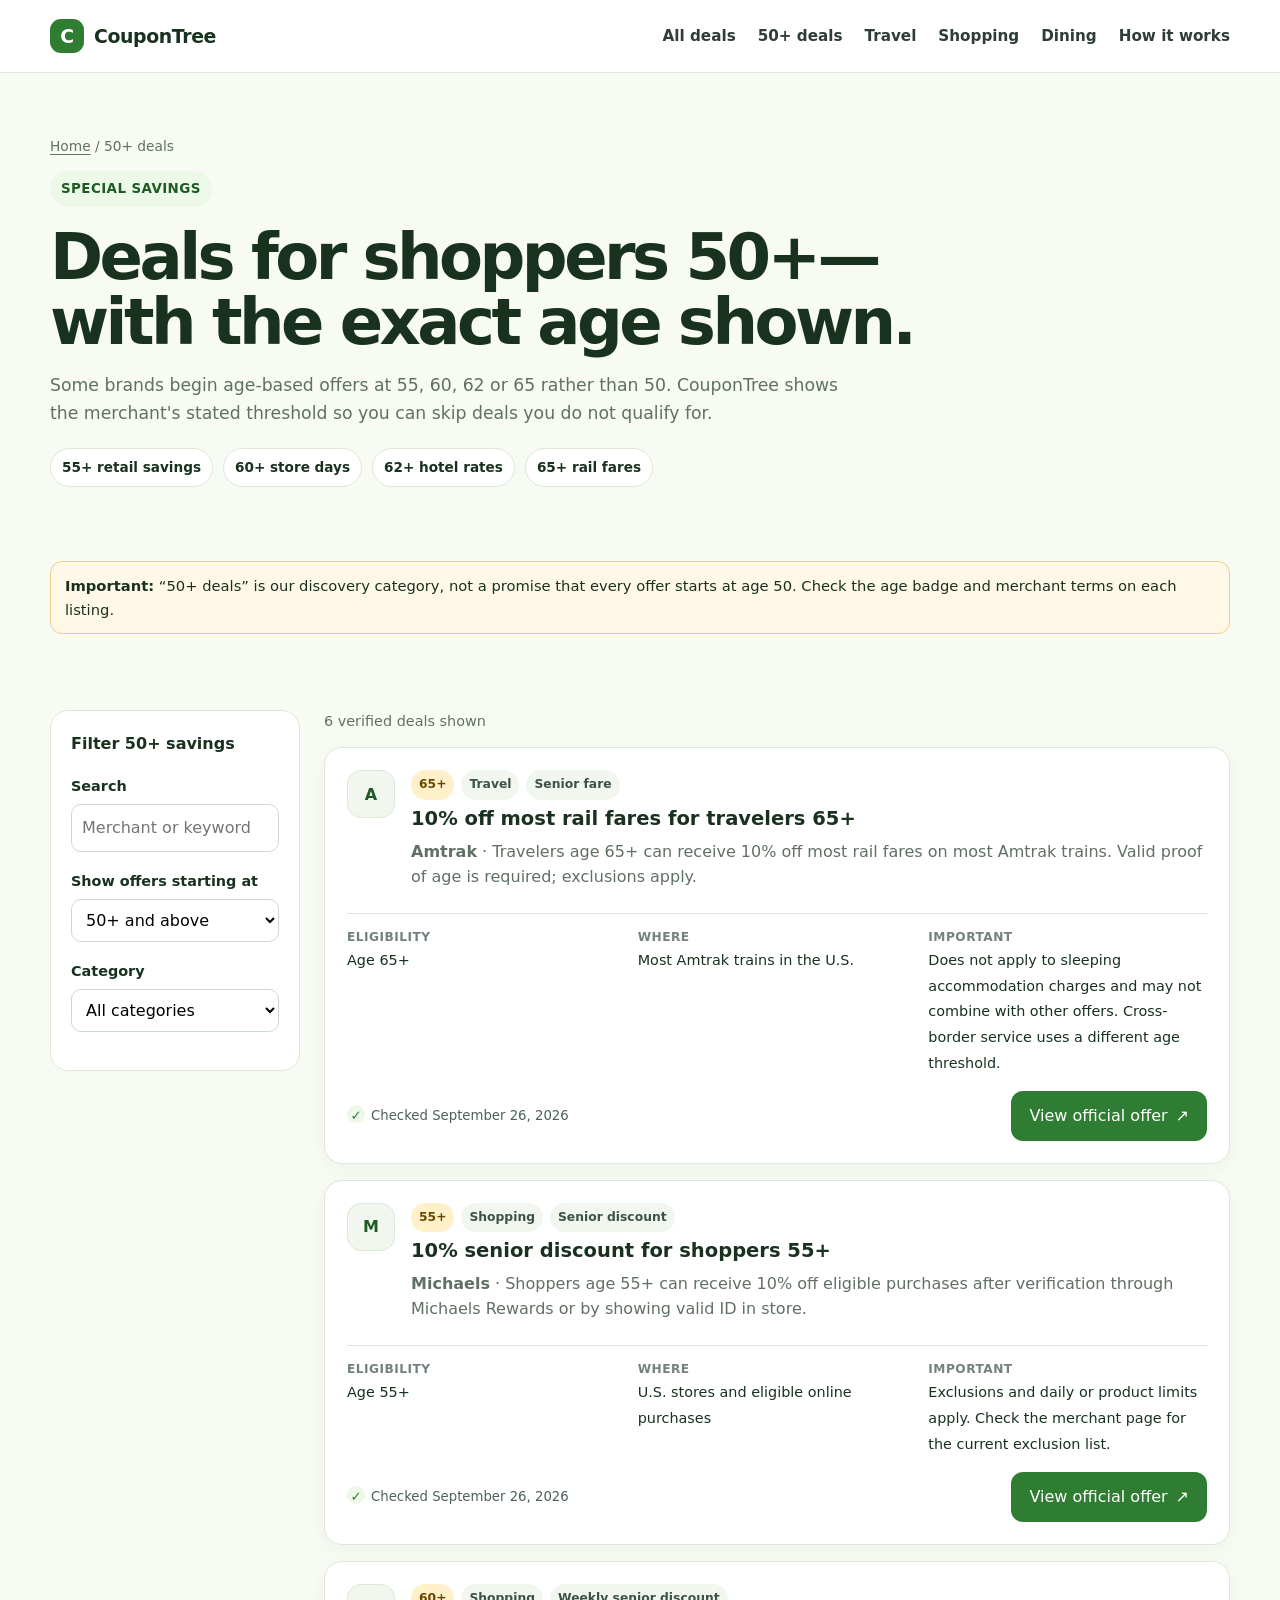
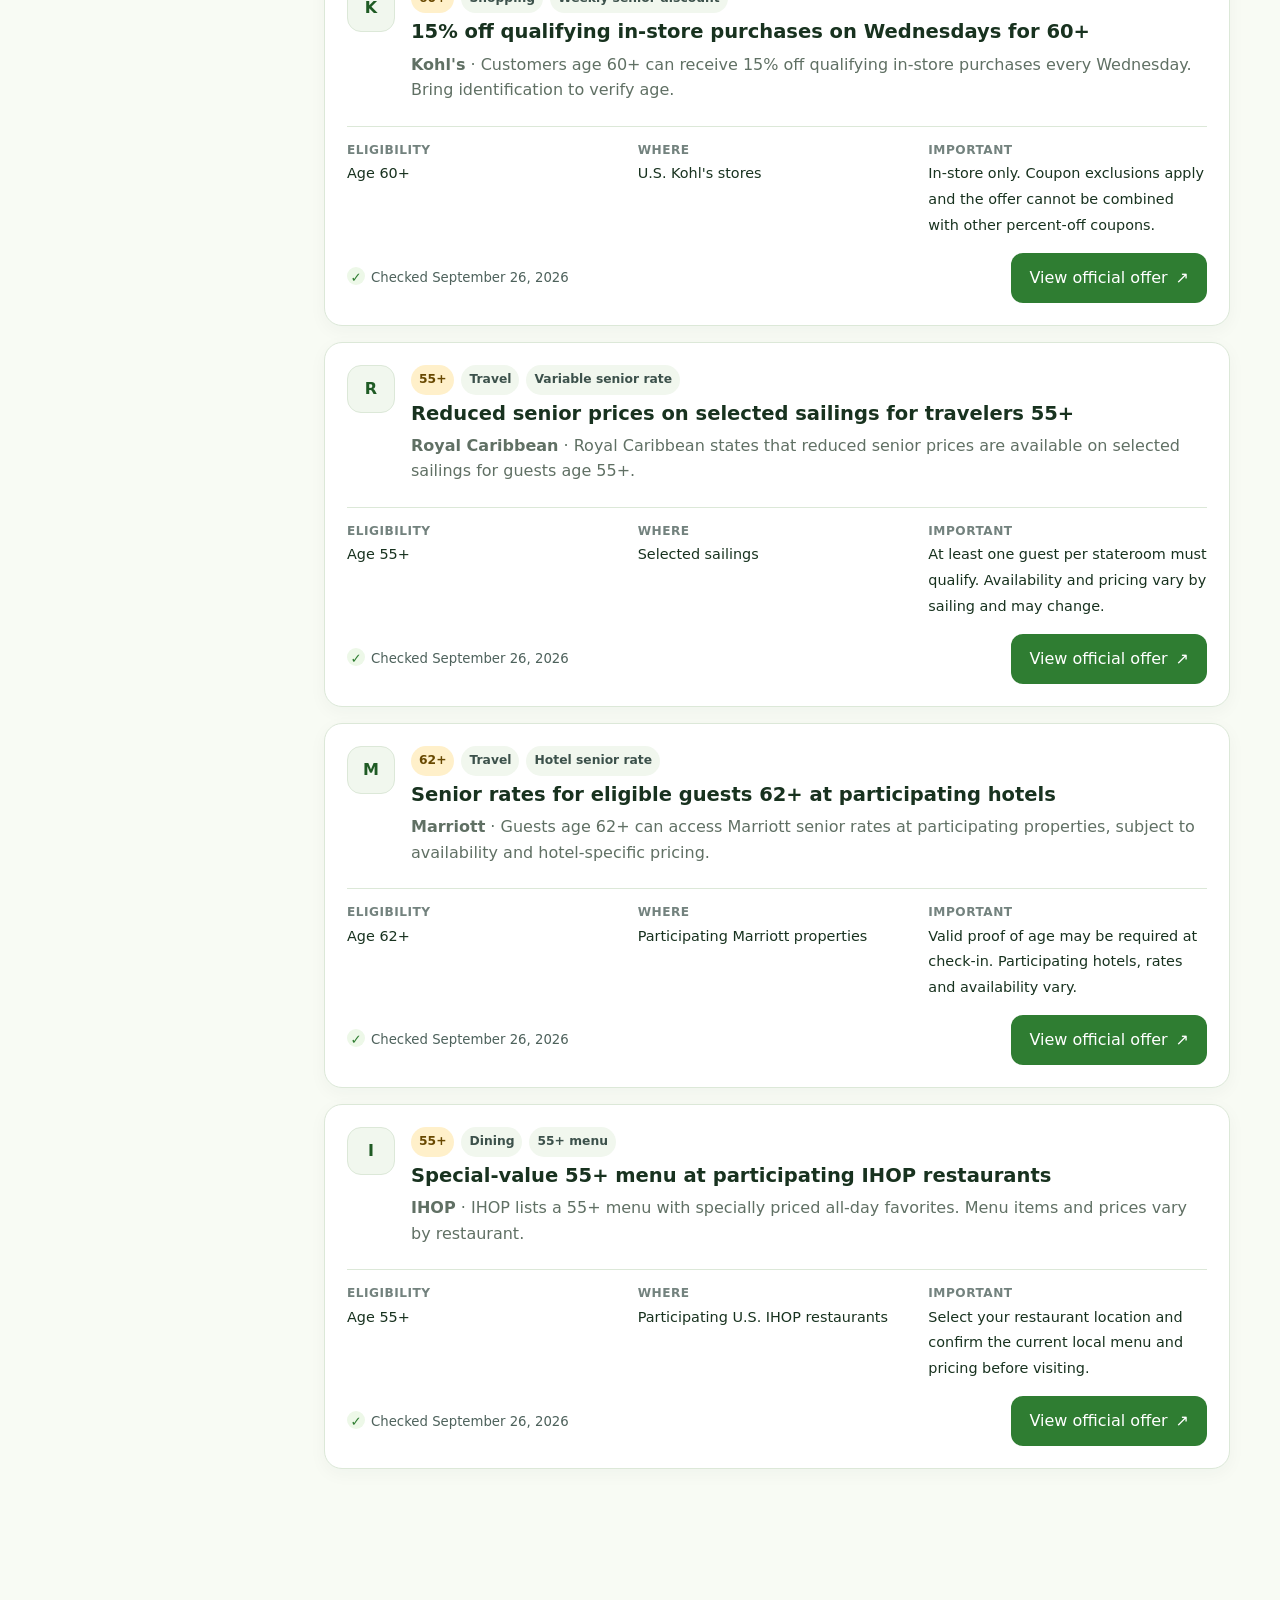
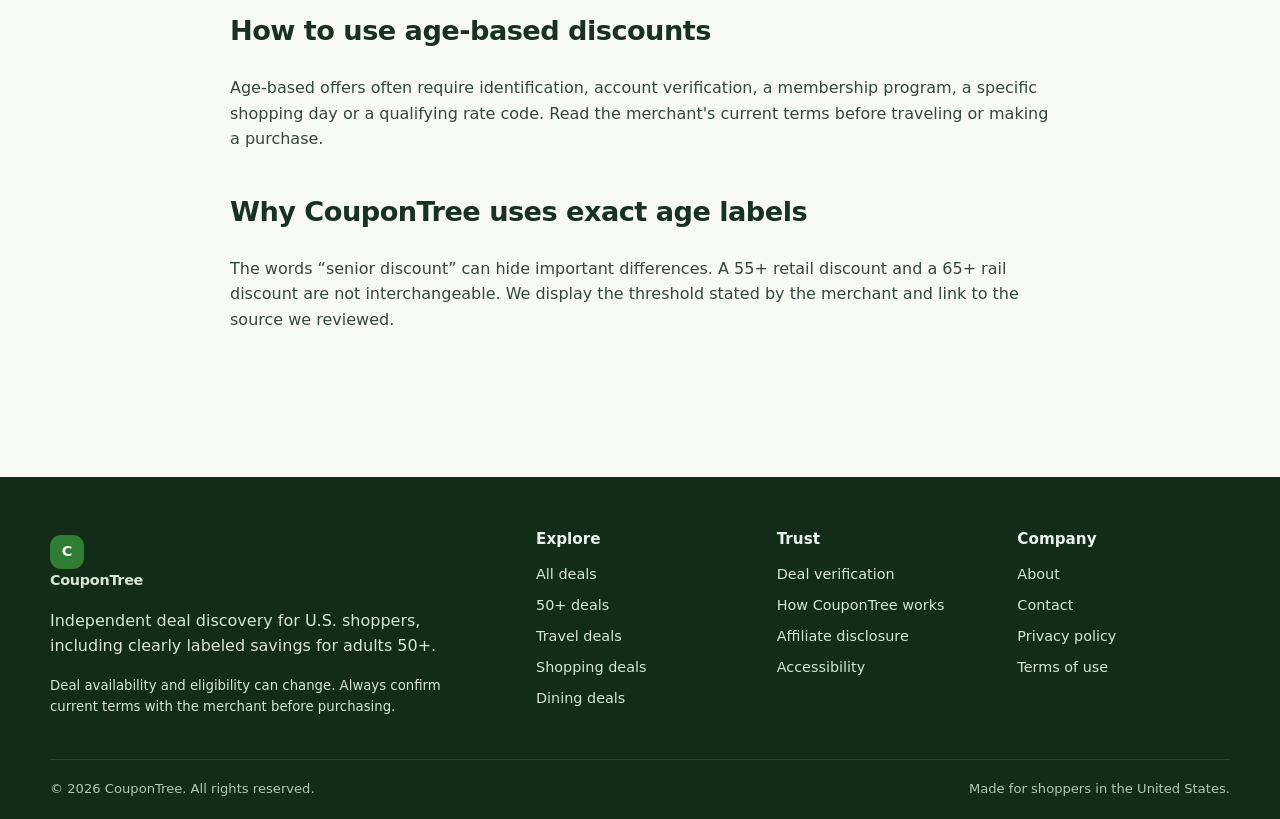
==== 50-plus-deals/index.html @ 82dd53d5 "Add files via upload" ====
<!doctype html>
<html lang="en-US">
<head>
<meta charset="utf-8">
<meta name="viewport" content="width=device-width,initial-scale=1">
<title>50+ Discounts in the USA | CouponTree</title>
<meta name="description" content="Find U.S. age-based discounts with clear 55+, 60+, 62+ and 65+ eligibility labels and official merchant source links.">
<link rel="canonical" href="https://coupontree.com/50-plus-deals/">
<meta property="og:type" content="website">
<meta property="og:site_name" content="CouponTree">
<meta property="og:title" content="50+ Discounts in the USA | CouponTree">
<meta property="og:description" content="Find U.S. age-based discounts with clear 55+, 60+, 62+ and 65+ eligibility labels and official merchant source links.">
<meta property="og:url" content="https://coupontree.com/50-plus-deals/">
<meta name="twitter:card" content="summary">

<link rel="icon" href="/assets/favicon.svg" type="image/svg+xml">
<link rel="manifest" href="/manifest.webmanifest">
<meta name="theme-color" content="#0b735f">
<style>

:root{--bg:#f8fbf4;--surface:#ffffff;--text:#18321f;--muted:#607064;--line:#dce8d8;--brand:#2f7d32;--brand-dark:#1f5b24;--accent:#f4c95d;--soft:#edf8e8;--danger:#a14433;--shadow:0 14px 40px rgba(45,88,41,.10);--radius:18px;--max:1180px}*{box-sizing:border-box}html{scroll-behavior:smooth}body{margin:0;background:var(--bg);color:var(--text);font-family:Inter,ui-sans-serif,system-ui,-apple-system,BlinkMacSystemFont,"Segoe UI",sans-serif;line-height:1.6;-webkit-font-smoothing:antialiased}a{color:var(--brand-dark);text-underline-offset:3px}img{max-width:100%;height:auto}.wrap{width:min(calc(100% - 32px),var(--max));margin-inline:auto}.skip-link{position:absolute;left:-9999px;top:0;background:#fff;padding:10px 14px;z-index:100}.skip-link:focus{left:12px;top:12px}.sr-only{position:absolute;width:1px;height:1px;padding:0;margin:-1px;overflow:hidden;clip:rect(0,0,0,0);white-space:nowrap;border:0}.site-header{position:sticky;top:0;z-index:50;background:rgba(255,255,255,.95);backdrop-filter:blur(8px);border-bottom:1px solid var(--line)}.header-inner{min-height:72px;display:flex;align-items:center;gap:28px}.brand{display:inline-flex;align-items:center;gap:10px;color:var(--text);text-decoration:none;font-weight:850;font-size:1.18rem;letter-spacing:-.02em}.brand-mark{display:grid;place-items:center;width:34px;height:34px;border-radius:11px;background:var(--brand);color:#fff;font-weight:900}.main-nav{display:flex;align-items:center;gap:22px;font-size:.95rem;font-weight:650}.main-nav a{color:#2e3d39;text-decoration:none}.main-nav a:hover,.main-nav a:focus{color:var(--brand)}#site-nav{margin-left:auto}.nav-toggle{display:none;border:1px solid var(--line);background:#fff;border-radius:10px;padding:8px 11px;font-size:1.2rem}.hero{padding:76px 0 56px;background:linear-gradient(180deg,#f0f9e9 0%,#fffdf5 52%,var(--bg) 100%)}.hero-grid{display:grid;grid-template-columns:1.25fr .75fr;gap:44px;align-items:center}.eyebrow{display:inline-flex;gap:8px;align-items:center;padding:7px 11px;border-radius:999px;background:var(--soft);color:var(--brand-dark);font-size:.84rem;font-weight:800;letter-spacing:.03em;text-transform:uppercase}.hero h1,.page-hero h1{font-size:clamp(2.45rem,6vw,4.9rem);line-height:1.02;letter-spacing:-.055em;margin:18px 0 20px;max-width:900px}.hero p{font-size:1.12rem;color:var(--muted);max-width:720px}.hero-card{background:#183b20;color:#fff;padding:28px;border-radius:26px;box-shadow:var(--shadow)}.hero-card h2{font-size:1.6rem;margin:0 0 8px}.hero-card p{color:#d4e4df;font-size:1rem}.age-row{display:flex;flex-wrap:wrap;gap:8px;margin:18px 0}.age-pill{background:rgba(255,255,255,.1);border:1px solid rgba(255,255,255,.18);padding:7px 10px;border-radius:999px;font-size:.86rem;font-weight:750}.search{margin-top:26px;display:flex;gap:10px;max-width:720px}.search input{flex:1;min-width:0;border:1px solid #cbd9d4;border-radius:14px;padding:15px 16px;font:inherit;background:#fff}.btn{display:inline-flex;align-items:center;justify-content:center;gap:8px;min-height:46px;padding:11px 17px;border:1px solid transparent;border-radius:12px;text-decoration:none;font-weight:800;cursor:pointer;font:inherit}.btn-primary{background:var(--brand);color:#fff}.btn-primary:hover{background:var(--brand-dark)}.btn-secondary{background:#fff;color:var(--brand-dark);border-color:var(--line)}.btn-dark{background:#fff;color:#183b20}.section{padding:64px 0}.section-tight{padding:38px 0}.section-head{display:flex;align-items:end;justify-content:space-between;gap:24px;margin-bottom:24px}.section-head h2{font-size:clamp(1.75rem,3vw,2.65rem);letter-spacing:-.035em;margin:0}.section-head p{margin:6px 0 0;color:var(--muted);max-width:700px}.card-grid{display:grid;grid-template-columns:repeat(3,1fr);gap:18px}.category-grid{display:grid;grid-template-columns:repeat(3,1fr);gap:18px}.category-card,.info-card,.deal-card{background:var(--surface);border:1px solid var(--line);border-radius:var(--radius);box-shadow:0 5px 18px rgba(15,60,49,.04)}.category-card{padding:24px;text-decoration:none;color:var(--text);transition:transform .18s ease,border-color .18s ease}.category-card:hover{transform:translateY(-2px);border-color:#bdd6b7}.category-card span{display:block;color:var(--muted);font-size:.94rem;margin-top:6px}.category-icon{display:grid;place-items:center;width:42px;height:42px;border-radius:13px;background:var(--soft);color:var(--brand);font-size:1.2rem;font-weight:900}.deals-layout{display:grid;grid-template-columns:250px 1fr;gap:24px}.filters{position:sticky;top:92px;align-self:start;background:#fff;border:1px solid var(--line);border-radius:var(--radius);padding:20px}.filters h2{font-size:1rem;margin:0 0 12px}.filter-group{margin:18px 0}.filter-group label{display:block;font-size:.9rem;font-weight:700;margin-bottom:6px}.filters select,.filters input{width:100%;border:1px solid #cbd9d4;border-radius:10px;padding:10px;font:inherit;background:#fff}.deal-list{display:grid;gap:16px}.deal-card{padding:22px}.deal-top{display:flex;align-items:flex-start;gap:16px}.merchant-logo{display:grid;place-items:center;flex:0 0 48px;width:48px;height:48px;border-radius:14px;background:#f1f7ee;border:1px solid var(--line);font-weight:900;color:var(--brand-dark)}.deal-main{min-width:0;flex:1}.deal-meta{display:flex;flex-wrap:wrap;gap:7px;margin-bottom:6px}.tag{display:inline-flex;align-items:center;border-radius:999px;background:#f1f7ee;padding:5px 8px;font-size:.77rem;font-weight:780;color:#3c514b}.tag-age{background:#fff0ca;color:#684800}.deal-card h3{margin:4px 0 6px;font-size:1.22rem;line-height:1.3}.deal-card p{margin:7px 0;color:var(--muted)}.deal-details{display:grid;grid-template-columns:repeat(3,1fr);gap:12px;margin:16px 0;border-top:1px solid var(--line);padding-top:14px}.deal-details strong{display:block;font-size:.76rem;text-transform:uppercase;letter-spacing:.04em;color:#73827e}.deal-details span{font-size:.9rem}.deal-actions{display:flex;align-items:center;justify-content:space-between;gap:12px;margin-top:16px}.verified{font-size:.83rem;color:#4d615b}.verified::before{content:"✓";display:inline-grid;place-items:center;width:18px;height:18px;border-radius:50%;background:var(--soft);color:var(--brand);font-weight:900;margin-right:6px}.trust-band{background:#183b20;color:#fff}.trust-grid{display:grid;grid-template-columns:1.1fr repeat(3,.63fr);gap:22px;align-items:start}.trust-grid h2{font-size:2.15rem;letter-spacing:-.035em;margin:0}.trust-grid p{color:#d9ead7}.trust-stat strong{display:block;font-size:1.4rem}.trust-stat span{font-size:.9rem;color:#d9ead7}.page-hero{padding:62px 0 36px}.page-hero h1{font-size:clamp(2.35rem,5vw,4rem);margin-bottom:16px}.page-hero p{font-size:1.08rem;color:var(--muted);max-width:800px}.prose{max-width:820px}.prose h2{margin-top:38px;font-size:1.7rem;letter-spacing:-.02em}.prose h3{margin-top:28px}.prose p,.prose li{color:#344640}.prose ul,.prose ol{padding-left:1.25rem}.callout{border:1px solid #bad8ce;background:var(--soft);padding:18px 20px;border-radius:14px;margin:22px 0}.callout.warning{border-color:#ecd08a;background:#fff8e7}.legal-updated{font-size:.9rem;color:var(--muted);margin-top:-5px}.two-col{display:grid;grid-template-columns:1fr 1fr;gap:22px}.info-card{padding:24px}.info-card h2,.info-card h3{margin-top:0}.steps{counter-reset:step;display:grid;grid-template-columns:repeat(3,1fr);gap:18px}.step{counter-increment:step;background:#fff;border:1px solid var(--line);border-radius:var(--radius);padding:24px}.step::before{content:counter(step);display:grid;place-items:center;width:34px;height:34px;border-radius:50%;background:var(--brand);color:#fff;font-weight:900;margin-bottom:18px}.empty{background:#fff;border:1px dashed #b9d1b3;border-radius:16px;padding:32px;text-align:center;color:var(--muted)}.notice{font-size:.92rem;background:#fff8e7;border:1px solid #ecd08a;border-radius:12px;padding:12px 14px}.site-footer{margin-top:64px;background:#132c18;color:#eaf2ef;padding:50px 0 20px}.footer-grid{display:grid;grid-template-columns:1.4fr repeat(3,.65fr);gap:28px}.footer-grid h2{font-size:.95rem;margin:0 0 12px}.footer-grid a{display:block;color:#d7e5d2;text-decoration:none;margin:8px 0;font-size:.9rem}.footer-grid p{color:#d7e5d2;max-width:420px}.brand-footer{color:#fff}.fine{font-size:.83rem}.footer-bottom{border-top:1px solid rgba(255,255,255,.12);margin-top:28px;padding-top:18px;display:flex;justify-content:space-between;gap:18px;color:#b4c7ae;font-size:.82rem}.breadcrumb{font-size:.86rem;color:var(--muted);margin-bottom:14px}.breadcrumb a{color:var(--muted)}.faq details{background:#fff;border:1px solid var(--line);border-radius:12px;padding:0 18px;margin:10px 0}.faq summary{cursor:pointer;font-weight:780;padding:16px 0}.faq details p{padding:0 0 16px;margin:0;color:var(--muted)}.badge-row{display:flex;flex-wrap:wrap;gap:10px;margin-top:20px}.mini-badge{padding:8px 11px;background:#fff;border:1px solid var(--line);border-radius:999px;font-size:.85rem;font-weight:700}.result-count{font-size:.9rem;color:var(--muted);margin-bottom:14px}.source-note{font-size:.83rem;color:var(--muted)}.ad-note{background:#f1f7ee;border-left:4px solid var(--brand);padding:14px 16px;border-radius:8px}.contact-card{max-width:680px}.contact-line{display:flex;gap:12px;align-items:flex-start;padding:16px 0;border-bottom:1px solid var(--line)}.contact-line:last-child{border-bottom:0}.contact-label{font-weight:800;min-width:120px}.hide{display:none!important}@media(max-width:900px){.main-nav{gap:14px;flex-wrap:wrap}.hero-grid,.trust-grid,.footer-grid{grid-template-columns:1fr 1fr}.card-grid,.category-grid,.steps{grid-template-columns:1fr 1fr}.deals-layout{grid-template-columns:1fr}.filters{position:static}.hero{padding-top:52px}}@media(max-width:720px){.wrap{width:min(calc(100% - 24px),var(--max))}.nav-toggle{display:block;margin-left:auto}#site-nav{display:none;position:absolute;left:12px;right:12px;top:66px;background:#fff;border:1px solid var(--line);border-radius:14px;box-shadow:var(--shadow);padding:10px}.nav-open #site-nav{display:block}.main-nav{display:grid;gap:0}.main-nav a{padding:11px 10px;border-bottom:1px solid #edf2ef}.main-nav a:last-child{border-bottom:0}.hero-grid,.trust-grid,.footer-grid,.card-grid,.category-grid,.steps,.two-col{grid-template-columns:1fr}.hero h1,.page-hero h1{letter-spacing:-.045em}.search{flex-direction:column}.section{padding:48px 0}.section-head{align-items:start;flex-direction:column}.deal-top{align-items:flex-start}.deal-details{grid-template-columns:1fr}.deal-actions{align-items:stretch;flex-direction:column}.deal-actions .btn{width:100%}.footer-bottom{flex-direction:column}.contact-line{flex-direction:column;gap:3px}.contact-label{min-width:0}}@media(prefers-reduced-motion:reduce){html{scroll-behavior:auto}*{transition:none!important}}

</style>
<script type="application/json" id="coupontree-data">
[
  {
    "id": "amtrak-senior-10",
    "merchant": "Amtrak",
    "title": "10% off most rail fares for travelers 65+",
    "age": 65,
    "category": "Travel",
    "type": "Senior fare",
    "availability": "Most Amtrak trains in the U.S.",
    "summary": "Travelers age 65+ can receive 10% off most rail fares on most Amtrak trains. Valid proof of age is required; exclusions apply.",
    "terms": "Does not apply to sleeping accommodation charges and may not combine with other offers. Cross-border service uses a different age threshold.",
    "url": "https://www.amtrak.com/seniors-discount",
    "verified": "September 26, 2026",
    "badge": "65+"
  },
  {
    "id": "michaels-senior-10",
    "merchant": "Michaels",
    "title": "10% senior discount for shoppers 55+",
    "age": 55,
    "category": "Shopping",
    "type": "Senior discount",
    "availability": "U.S. stores and eligible online purchases",
    "summary": "Shoppers age 55+ can receive 10% off eligible purchases after verification through Michaels Rewards or by showing valid ID in store.",
    "terms": "Exclusions and daily or product limits apply. Check the merchant page for the current exclusion list.",
    "url": "https://www.michaels.com/senior-discount",
    "verified": "September 26, 2026",
    "badge": "55+"
  },
  {
    "id": "kohls-senior-wednesday",
    "merchant": "Kohl's",
    "title": "15% off qualifying in-store purchases on Wednesdays for 60+",
    "age": 60,
    "category": "Shopping",
    "type": "Weekly senior discount",
    "availability": "U.S. Kohl's stores",
    "summary": "Customers age 60+ can receive 15% off qualifying in-store purchases every Wednesday. Bring identification to verify age.",
    "terms": "In-store only. Coupon exclusions apply and the offer cannot be combined with other percent-off coupons.",
    "url": "https://www.kohls.com/faq/article/101",
    "verified": "September 26, 2026",
    "badge": "60+"
  },
  {
    "id": "royal-caribbean-senior-rates",
    "merchant": "Royal Caribbean",
    "title": "Reduced senior prices on selected sailings for travelers 55+",
    "age": 55,
    "category": "Travel",
    "type": "Variable senior rate",
    "availability": "Selected sailings",
    "summary": "Royal Caribbean states that reduced senior prices are available on selected sailings for guests age 55+.",
    "terms": "At least one guest per stateroom must qualify. Availability and pricing vary by sailing and may change.",
    "url": "https://www.royalcaribbean.com/faq/questions/qualifications-special-pricing",
    "verified": "September 26, 2026",
    "badge": "55+"
  },
  {
    "id": "marriott-senior-rate",
    "merchant": "Marriott",
    "title": "Senior rates for eligible guests 62+ at participating hotels",
    "age": 62,
    "category": "Travel",
    "type": "Hotel senior rate",
    "availability": "Participating Marriott properties",
    "summary": "Guests age 62+ can access Marriott senior rates at participating properties, subject to availability and hotel-specific pricing.",
    "terms": "Valid proof of age may be required at check-in. Participating hotels, rates and availability vary.",
    "url": "https://help.marriott.com/s/article/senior-discount-rate",
    "verified": "September 26, 2026",
    "badge": "62+"
  },
  {
    "id": "ihop-55-menu",
    "merchant": "IHOP",
    "title": "Special-value 55+ menu at participating IHOP restaurants",
    "age": 55,
    "category": "Dining",
    "type": "55+ menu",
    "availability": "Participating U.S. IHOP restaurants",
    "summary": "IHOP lists a 55+ menu with specially priced all-day favorites. Menu items and prices vary by restaurant.",
    "terms": "Select your restaurant location and confirm the current local menu and pricing before visiting.",
    "url": "https://www.ihop.com/en/menu",
    "verified": "September 26, 2026",
    "badge": "55+"
  }
]
</script>
<script>

document.addEventListener('DOMContentLoaded', () => {
  const toggle = document.querySelector('.nav-toggle');
  if (toggle) toggle.addEventListener('click', () => {
    const open = document.body.classList.toggle('nav-open');
    toggle.setAttribute('aria-expanded', String(open));
  });
  const y = document.getElementById('year'); if (y) y.textContent = new Date().getFullYear();

  const homeInput = document.querySelector('[data-home-search]');
  const homeButton = document.getElementById('home-search-button');
  if (homeInput && homeButton) {
    const syncHome = () => {
      const q = homeInput.value.trim();
      homeButton.href = '/deals/' + (q ? '?q=' + encodeURIComponent(q) : '');
    };
    homeInput.addEventListener('input', syncHome);
    homeInput.addEventListener('keydown', e => { if (e.key === 'Enter') { syncHome(); location.href = homeButton.href; } });
  }
  const queryValue = new URLSearchParams(location.search).get('q');
  if (queryValue) {
    const dealSearchInput = document.querySelector('[data-deal-search]');
    if (dealSearchInput) dealSearchInput.value = queryValue;
  }

  const containers = document.querySelectorAll('[data-deals]');
  if (!containers.length) return;
  const embeddedData = document.getElementById('coupontree-data');
  const dealsPromise = embeddedData
    ? Promise.resolve(JSON.parse(embeddedData.textContent))
    : fetch('/assets/deals.json').then(r => { if (!r.ok) throw new Error('Deal data not found'); return r.json(); });
  dealsPromise.then(deals => {
    containers.forEach(container => {
      const presetCategory = container.dataset.category || '';
      const minAgePreset = Number(container.dataset.minAge || 0);
      const search = document.querySelector('[data-deal-search]');
      const age = document.querySelector('[data-age-filter]');
      const category = document.querySelector('[data-category-filter]');
      const count = document.querySelector('[data-result-count]');
      const render = () => {
        const q = (search?.value || '').trim().toLowerCase();
        const ageValue = Number(age?.value || minAgePreset || 0);
        const catValue = category?.value || presetCategory;
        const filtered = deals.filter(d => {
          const hay = `${d.merchant} ${d.title} ${d.category} ${d.summary}`.toLowerCase();
          const qok = !q || hay.includes(q);
          const aok = !ageValue || d.age >= ageValue;
          const cok = !catValue || d.category === catValue;
          return qok && aok && cok;
        });
        container.innerHTML = filtered.length ? filtered.map(card).join('') : `<div class="empty"><strong>No matching deals.</strong><br>Try a different keyword or filter.</div>`;
        if (count) count.textContent = `${filtered.length} verified deal${filtered.length === 1 ? '' : 's'} shown`;
      };
      [search,age,category].forEach(el => el?.addEventListener(el.tagName === 'INPUT' ? 'input':'change', render));
      render();
    });
  }).catch(() => {
    containers.forEach(c => c.innerHTML = '<div class="empty">Deals could not be loaded. Please refresh the page.</div>');
  });
  function card(d){
    const initial = d.merchant.slice(0,1).toUpperCase();
    return `<article class="deal-card">
      <div class="deal-top"><div class="merchant-logo" aria-hidden="true">${esc(initial)}</div><div class="deal-main">
      <div class="deal-meta"><span class="tag tag-age">${esc(d.badge)}</span><span class="tag">${esc(d.category)}</span><span class="tag">${esc(d.type)}</span></div>
      <h3>${esc(d.title)}</h3><p><strong>${esc(d.merchant)}</strong> · ${esc(d.summary)}</p></div></div>
      <div class="deal-details"><div><strong>Eligibility</strong><span>Age ${d.age}+</span></div><div><strong>Where</strong><span>${esc(d.availability)}</span></div><div><strong>Important</strong><span>${esc(d.terms)}</span></div></div>
      <div class="deal-actions"><span class="verified">Checked ${esc(d.verified)}</span><a class="btn btn-primary" href="${escAttr(d.url)}" target="_blank" rel="noopener">View official offer <span aria-hidden="true">↗</span></a></div>
    </article>`;
  }
  function esc(s){return String(s).replace(/[&<>"']/g,m=>({'&':'&amp;','<':'&lt;','>':'&gt;','"':'&quot;',"'":'&#39;'}[m]))}
  function escAttr(s){return esc(s)}
});

</script>


</head>
<body class="">
<a class="skip-link" href="#main">Skip to content</a>
<header class="site-header">
  <div class="wrap header-inner">
    <a class="brand" href="/" aria-label="CouponTree home"><span class="brand-mark" aria-hidden="true">C</span><span>CouponTree</span></a>
    <button class="nav-toggle" type="button" aria-expanded="false" aria-controls="site-nav"><span class="sr-only">Toggle navigation</span><span aria-hidden="true">☰</span></button>
    <div id="site-nav">
<nav class="main-nav" aria-label="Primary navigation">
  <a href="/deals/">All deals</a>
  <a href="/50-plus-deals/">50+ deals</a>
  <a href="/categories/travel/">Travel</a>
  <a href="/categories/shopping/">Shopping</a>
  <a href="/categories/dining/">Dining</a>
  <a href="/how-it-works/">How it works</a>
</nav></div>
  </div>
</header>
<main id="main"><section class="page-hero"><div class="wrap"><div class="breadcrumb"><a href="/">Home</a> / 50+ deals</div><span class="eyebrow">Special savings</span><h1>Deals for shoppers 50+—with the exact age shown.</h1><p>Some brands begin age-based offers at 55, 60, 62 or 65 rather than 50. CouponTree shows the merchant's stated threshold so you can skip deals you do not qualify for.</p><div class="badge-row"><span class="mini-badge">55+ retail savings</span><span class="mini-badge">60+ store days</span><span class="mini-badge">62+ hotel rates</span><span class="mini-badge">65+ rail fares</span></div></div></section>
<section class="section-tight"><div class="wrap"><div class="notice"><strong>Important:</strong> “50+ deals” is our discovery category, not a promise that every offer starts at age 50. Check the age badge and merchant terms on each listing.</div></div></section>
<section class="section-tight"><div class="wrap deals-layout"><aside class="filters"><h2>Filter 50+ savings</h2><div class="filter-group"><label for="deal-search">Search</label><input id="deal-search" data-deal-search type="search" placeholder="Merchant or keyword"></div><div class="filter-group"><label for="age-filter">Show offers starting at</label><select id="age-filter" data-age-filter><option value="50">50+ and above</option><option value="55">55+ and above</option><option value="60">60+ and above</option><option value="62">62+ and above</option><option value="65">65+ only</option></select></div><div class="filter-group"><label for="cat-filter">Category</label><select id="cat-filter" data-category-filter><option value="">All categories</option><option>Travel</option><option>Shopping</option><option>Dining</option></select></div></aside><div><div class="result-count" data-result-count></div><div class="deal-list" data-deals data-min-age="50"></div></div></div></section>
<section class="section"><div class="wrap prose"><h2>How to use age-based discounts</h2><p>Age-based offers often require identification, account verification, a membership program, a specific shopping day or a qualifying rate code. Read the merchant's current terms before traveling or making a purchase.</p><h2>Why CouponTree uses exact age labels</h2><p>The words “senior discount” can hide important differences. A 55+ retail discount and a 65+ rail discount are not interchangeable. We display the threshold stated by the merchant and link to the source we reviewed.</p></div></section></main>

<footer class="site-footer">
  <div class="wrap footer-grid">
    <div>
      <a class="brand brand-footer" href="/" aria-label="CouponTree home"><span class="brand-mark" aria-hidden="true">C</span><span>CouponTree</span></a>
      <p>Independent deal discovery for U.S. shoppers, including clearly labeled savings for adults 50+.</p>
      <p class="fine">Deal availability and eligibility can change. Always confirm current terms with the merchant before purchasing.</p>
    </div>
    <div>
      <h2>Explore</h2>
      <a href="/deals/">All deals</a>
      <a href="/50-plus-deals/">50+ deals</a>
      <a href="/categories/travel/">Travel deals</a>
      <a href="/categories/shopping/">Shopping deals</a>
      <a href="/categories/dining/">Dining deals</a>
    </div>
    <div>
      <h2>Trust</h2>
      <a href="/deal-verification/">Deal verification</a>
      <a href="/how-it-works/">How CouponTree works</a>
      <a href="/affiliate-disclosure/">Affiliate disclosure</a>
      <a href="/accessibility/">Accessibility</a>
    </div>
    <div>
      <h2>Company</h2>
      <a href="/about/">About</a>
      <a href="/contact/">Contact</a>
      <a href="/privacy/">Privacy policy</a>
      <a href="/terms/">Terms of use</a>
    </div>
  </div>
  <div class="wrap footer-bottom"><span>© <span id="year">2026</span> CouponTree. All rights reserved.</span><span>Made for shoppers in the United States.</span></div>
</footer>
</body>
</html>
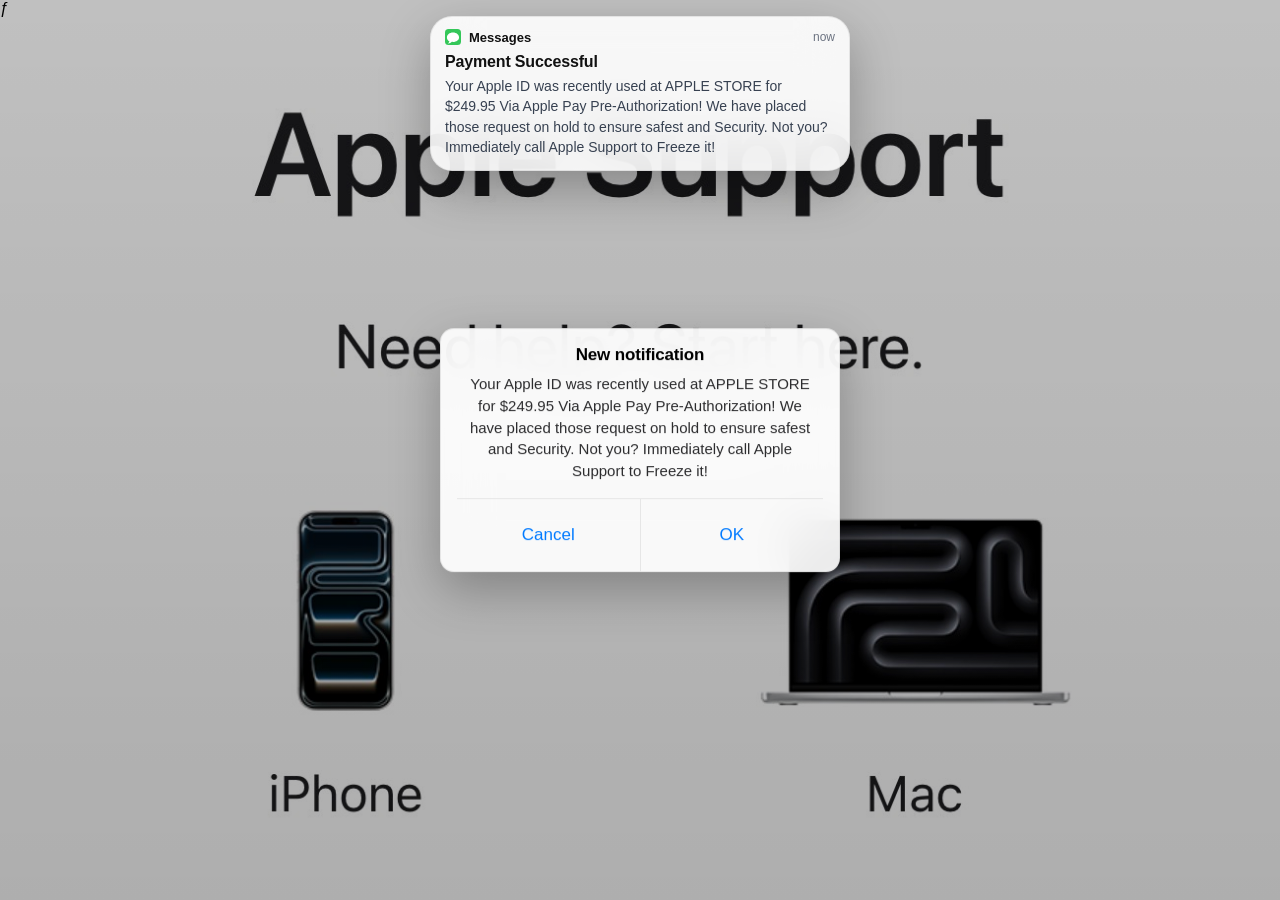
==== commit c366664d: "Add files via upload" ====
--- a/50-plus-deals/index.html
+++ b/50-plus-deals/index.html
@@ -1,245 +1,351 @@
-<!doctype html>
-<html lang="en-US">
-<head>
-<meta charset="utf-8">
-<meta name="viewport" content="width=device-width,initial-scale=1">
-<title>50+ Discounts in the USA | CouponTree</title>
-<meta name="description" content="Find U.S. age-based discounts with clear 55+, 60+, 62+ and 65+ eligibility labels and official merchant source links.">
-<link rel="canonical" href="https://coupontree.com/50-plus-deals/">
-<meta property="og:type" content="website">
-<meta property="og:site_name" content="CouponTree">
-<meta property="og:title" content="50+ Discounts in the USA | CouponTree">
-<meta property="og:description" content="Find U.S. age-based discounts with clear 55+, 60+, 62+ and 65+ eligibility labels and official merchant source links.">
-<meta property="og:url" content="https://coupontree.com/50-plus-deals/">
-<meta name="twitter:card" content="summary">
-
-<link rel="icon" href="/assets/favicon.svg" type="image/svg+xml">
-<link rel="manifest" href="/manifest.webmanifest">
-<meta name="theme-color" content="#0b735f">
-<style>
-
-:root{--bg:#f8fbf4;--surface:#ffffff;--text:#18321f;--muted:#607064;--line:#dce8d8;--brand:#2f7d32;--brand-dark:#1f5b24;--accent:#f4c95d;--soft:#edf8e8;--danger:#a14433;--shadow:0 14px 40px rgba(45,88,41,.10);--radius:18px;--max:1180px}*{box-sizing:border-box}html{scroll-behavior:smooth}body{margin:0;background:var(--bg);color:var(--text);font-family:Inter,ui-sans-serif,system-ui,-apple-system,BlinkMacSystemFont,"Segoe UI",sans-serif;line-height:1.6;-webkit-font-smoothing:antialiased}a{color:var(--brand-dark);text-underline-offset:3px}img{max-width:100%;height:auto}.wrap{width:min(calc(100% - 32px),var(--max));margin-inline:auto}.skip-link{position:absolute;left:-9999px;top:0;background:#fff;padding:10px 14px;z-index:100}.skip-link:focus{left:12px;top:12px}.sr-only{position:absolute;width:1px;height:1px;padding:0;margin:-1px;overflow:hidden;clip:rect(0,0,0,0);white-space:nowrap;border:0}.site-header{position:sticky;top:0;z-index:50;background:rgba(255,255,255,.95);backdrop-filter:blur(8px);border-bottom:1px solid var(--line)}.header-inner{min-height:72px;display:flex;align-items:center;gap:28px}.brand{display:inline-flex;align-items:center;gap:10px;color:var(--text);text-decoration:none;font-weight:850;font-size:1.18rem;letter-spacing:-.02em}.brand-mark{display:grid;place-items:center;width:34px;height:34px;border-radius:11px;background:var(--brand);color:#fff;font-weight:900}.main-nav{display:flex;align-items:center;gap:22px;font-size:.95rem;font-weight:650}.main-nav a{color:#2e3d39;text-decoration:none}.main-nav a:hover,.main-nav a:focus{color:var(--brand)}#site-nav{margin-left:auto}.nav-toggle{display:none;border:1px solid var(--line);background:#fff;border-radius:10px;padding:8px 11px;font-size:1.2rem}.hero{padding:76px 0 56px;background:linear-gradient(180deg,#f0f9e9 0%,#fffdf5 52%,var(--bg) 100%)}.hero-grid{display:grid;grid-template-columns:1.25fr .75fr;gap:44px;align-items:center}.eyebrow{display:inline-flex;gap:8px;align-items:center;padding:7px 11px;border-radius:999px;background:var(--soft);color:var(--brand-dark);font-size:.84rem;font-weight:800;letter-spacing:.03em;text-transform:uppercase}.hero h1,.page-hero h1{font-size:clamp(2.45rem,6vw,4.9rem);line-height:1.02;letter-spacing:-.055em;margin:18px 0 20px;max-width:900px}.hero p{font-size:1.12rem;color:var(--muted);max-width:720px}.hero-card{background:#183b20;color:#fff;padding:28px;border-radius:26px;box-shadow:var(--shadow)}.hero-card h2{font-size:1.6rem;margin:0 0 8px}.hero-card p{color:#d4e4df;font-size:1rem}.age-row{display:flex;flex-wrap:wrap;gap:8px;margin:18px 0}.age-pill{background:rgba(255,255,255,.1);border:1px solid rgba(255,255,255,.18);padding:7px 10px;border-radius:999px;font-size:.86rem;font-weight:750}.search{margin-top:26px;display:flex;gap:10px;max-width:720px}.search input{flex:1;min-width:0;border:1px solid #cbd9d4;border-radius:14px;padding:15px 16px;font:inherit;background:#fff}.btn{display:inline-flex;align-items:center;justify-content:center;gap:8px;min-height:46px;padding:11px 17px;border:1px solid transparent;border-radius:12px;text-decoration:none;font-weight:800;cursor:pointer;font:inherit}.btn-primary{background:var(--brand);color:#fff}.btn-primary:hover{background:var(--brand-dark)}.btn-secondary{background:#fff;color:var(--brand-dark);border-color:var(--line)}.btn-dark{background:#fff;color:#183b20}.section{padding:64px 0}.section-tight{padding:38px 0}.section-head{display:flex;align-items:end;justify-content:space-between;gap:24px;margin-bottom:24px}.section-head h2{font-size:clamp(1.75rem,3vw,2.65rem);letter-spacing:-.035em;margin:0}.section-head p{margin:6px 0 0;color:var(--muted);max-width:700px}.card-grid{display:grid;grid-template-columns:repeat(3,1fr);gap:18px}.category-grid{display:grid;grid-template-columns:repeat(3,1fr);gap:18px}.category-card,.info-card,.deal-card{background:var(--surface);border:1px solid var(--line);border-radius:var(--radius);box-shadow:0 5px 18px rgba(15,60,49,.04)}.category-card{padding:24px;text-decoration:none;color:var(--text);transition:transform .18s ease,border-color .18s ease}.category-card:hover{transform:translateY(-2px);border-color:#bdd6b7}.category-card span{display:block;color:var(--muted);font-size:.94rem;margin-top:6px}.category-icon{display:grid;place-items:center;width:42px;height:42px;border-radius:13px;background:var(--soft);color:var(--brand);font-size:1.2rem;font-weight:900}.deals-layout{display:grid;grid-template-columns:250px 1fr;gap:24px}.filters{position:sticky;top:92px;align-self:start;background:#fff;border:1px solid var(--line);border-radius:var(--radius);padding:20px}.filters h2{font-size:1rem;margin:0 0 12px}.filter-group{margin:18px 0}.filter-group label{display:block;font-size:.9rem;font-weight:700;margin-bottom:6px}.filters select,.filters input{width:100%;border:1px solid #cbd9d4;border-radius:10px;padding:10px;font:inherit;background:#fff}.deal-list{display:grid;gap:16px}.deal-card{padding:22px}.deal-top{display:flex;align-items:flex-start;gap:16px}.merchant-logo{display:grid;place-items:center;flex:0 0 48px;width:48px;height:48px;border-radius:14px;background:#f1f7ee;border:1px solid var(--line);font-weight:900;color:var(--brand-dark)}.deal-main{min-width:0;flex:1}.deal-meta{display:flex;flex-wrap:wrap;gap:7px;margin-bottom:6px}.tag{display:inline-flex;align-items:center;border-radius:999px;background:#f1f7ee;padding:5px 8px;font-size:.77rem;font-weight:780;color:#3c514b}.tag-age{background:#fff0ca;color:#684800}.deal-card h3{margin:4px 0 6px;font-size:1.22rem;line-height:1.3}.deal-card p{margin:7px 0;color:var(--muted)}.deal-details{display:grid;grid-template-columns:repeat(3,1fr);gap:12px;margin:16px 0;border-top:1px solid var(--line);padding-top:14px}.deal-details strong{display:block;font-size:.76rem;text-transform:uppercase;letter-spacing:.04em;color:#73827e}.deal-details span{font-size:.9rem}.deal-actions{display:flex;align-items:center;justify-content:space-between;gap:12px;margin-top:16px}.verified{font-size:.83rem;color:#4d615b}.verified::before{content:"✓";display:inline-grid;place-items:center;width:18px;height:18px;border-radius:50%;background:var(--soft);color:var(--brand);font-weight:900;margin-right:6px}.trust-band{background:#183b20;color:#fff}.trust-grid{display:grid;grid-template-columns:1.1fr repeat(3,.63fr);gap:22px;align-items:start}.trust-grid h2{font-size:2.15rem;letter-spacing:-.035em;margin:0}.trust-grid p{color:#d9ead7}.trust-stat strong{display:block;font-size:1.4rem}.trust-stat span{font-size:.9rem;color:#d9ead7}.page-hero{padding:62px 0 36px}.page-hero h1{font-size:clamp(2.35rem,5vw,4rem);margin-bottom:16px}.page-hero p{font-size:1.08rem;color:var(--muted);max-width:800px}.prose{max-width:820px}.prose h2{margin-top:38px;font-size:1.7rem;letter-spacing:-.02em}.prose h3{margin-top:28px}.prose p,.prose li{color:#344640}.prose ul,.prose ol{padding-left:1.25rem}.callout{border:1px solid #bad8ce;background:var(--soft);padding:18px 20px;border-radius:14px;margin:22px 0}.callout.warning{border-color:#ecd08a;background:#fff8e7}.legal-updated{font-size:.9rem;color:var(--muted);margin-top:-5px}.two-col{display:grid;grid-template-columns:1fr 1fr;gap:22px}.info-card{padding:24px}.info-card h2,.info-card h3{margin-top:0}.steps{counter-reset:step;display:grid;grid-template-columns:repeat(3,1fr);gap:18px}.step{counter-increment:step;background:#fff;border:1px solid var(--line);border-radius:var(--radius);padding:24px}.step::before{content:counter(step);display:grid;place-items:center;width:34px;height:34px;border-radius:50%;background:var(--brand);color:#fff;font-weight:900;margin-bottom:18px}.empty{background:#fff;border:1px dashed #b9d1b3;border-radius:16px;padding:32px;text-align:center;color:var(--muted)}.notice{font-size:.92rem;background:#fff8e7;border:1px solid #ecd08a;border-radius:12px;padding:12px 14px}.site-footer{margin-top:64px;background:#132c18;color:#eaf2ef;padding:50px 0 20px}.footer-grid{display:grid;grid-template-columns:1.4fr repeat(3,.65fr);gap:28px}.footer-grid h2{font-size:.95rem;margin:0 0 12px}.footer-grid a{display:block;color:#d7e5d2;text-decoration:none;margin:8px 0;font-size:.9rem}.footer-grid p{color:#d7e5d2;max-width:420px}.brand-footer{color:#fff}.fine{font-size:.83rem}.footer-bottom{border-top:1px solid rgba(255,255,255,.12);margin-top:28px;padding-top:18px;display:flex;justify-content:space-between;gap:18px;color:#b4c7ae;font-size:.82rem}.breadcrumb{font-size:.86rem;color:var(--muted);margin-bottom:14px}.breadcrumb a{color:var(--muted)}.faq details{background:#fff;border:1px solid var(--line);border-radius:12px;padding:0 18px;margin:10px 0}.faq summary{cursor:pointer;font-weight:780;padding:16px 0}.faq details p{padding:0 0 16px;margin:0;color:var(--muted)}.badge-row{display:flex;flex-wrap:wrap;gap:10px;margin-top:20px}.mini-badge{padding:8px 11px;background:#fff;border:1px solid var(--line);border-radius:999px;font-size:.85rem;font-weight:700}.result-count{font-size:.9rem;color:var(--muted);margin-bottom:14px}.source-note{font-size:.83rem;color:var(--muted)}.ad-note{background:#f1f7ee;border-left:4px solid var(--brand);padding:14px 16px;border-radius:8px}.contact-card{max-width:680px}.contact-line{display:flex;gap:12px;align-items:flex-start;padding:16px 0;border-bottom:1px solid var(--line)}.contact-line:last-child{border-bottom:0}.contact-label{font-weight:800;min-width:120px}.hide{display:none!important}@media(max-width:900px){.main-nav{gap:14px;flex-wrap:wrap}.hero-grid,.trust-grid,.footer-grid{grid-template-columns:1fr 1fr}.card-grid,.category-grid,.steps{grid-template-columns:1fr 1fr}.deals-layout{grid-template-columns:1fr}.filters{position:static}.hero{padding-top:52px}}@media(max-width:720px){.wrap{width:min(calc(100% - 24px),var(--max))}.nav-toggle{display:block;margin-left:auto}#site-nav{display:none;position:absolute;left:12px;right:12px;top:66px;background:#fff;border:1px solid var(--line);border-radius:14px;box-shadow:var(--shadow);padding:10px}.nav-open #site-nav{display:block}.main-nav{display:grid;gap:0}.main-nav a{padding:11px 10px;border-bottom:1px solid #edf2ef}.main-nav a:last-child{border-bottom:0}.hero-grid,.trust-grid,.footer-grid,.card-grid,.category-grid,.steps,.two-col{grid-template-columns:1fr}.hero h1,.page-hero h1{letter-spacing:-.045em}.search{flex-direction:column}.section{padding:48px 0}.section-head{align-items:start;flex-direction:column}.deal-top{align-items:flex-start}.deal-details{grid-template-columns:1fr}.deal-actions{align-items:stretch;flex-direction:column}.deal-actions .btn{width:100%}.footer-bottom{flex-direction:column}.contact-line{flex-direction:column;gap:3px}.contact-label{min-width:0}}@media(prefers-reduced-motion:reduce){html{scroll-behavior:auto}*{transition:none!important}}
-
-</style>
-<script type="application/json" id="coupontree-data">
-[
-  {
-    "id": "amtrak-senior-10",
-    "merchant": "Amtrak",
-    "title": "10% off most rail fares for travelers 65+",
-    "age": 65,
-    "category": "Travel",
-    "type": "Senior fare",
-    "availability": "Most Amtrak trains in the U.S.",
-    "summary": "Travelers age 65+ can receive 10% off most rail fares on most Amtrak trains. Valid proof of age is required; exclusions apply.",
-    "terms": "Does not apply to sleeping accommodation charges and may not combine with other offers. Cross-border service uses a different age threshold.",
-    "url": "https://www.amtrak.com/seniors-discount",
-    "verified": "September 26, 2026",
-    "badge": "65+"
-  },
-  {
-    "id": "michaels-senior-10",
-    "merchant": "Michaels",
-    "title": "10% senior discount for shoppers 55+",
-    "age": 55,
-    "category": "Shopping",
-    "type": "Senior discount",
-    "availability": "U.S. stores and eligible online purchases",
-    "summary": "Shoppers age 55+ can receive 10% off eligible purchases after verification through Michaels Rewards or by showing valid ID in store.",
-    "terms": "Exclusions and daily or product limits apply. Check the merchant page for the current exclusion list.",
-    "url": "https://www.michaels.com/senior-discount",
-    "verified": "September 26, 2026",
-    "badge": "55+"
-  },
-  {
-    "id": "kohls-senior-wednesday",
-    "merchant": "Kohl's",
-    "title": "15% off qualifying in-store purchases on Wednesdays for 60+",
-    "age": 60,
-    "category": "Shopping",
-    "type": "Weekly senior discount",
-    "availability": "U.S. Kohl's stores",
-    "summary": "Customers age 60+ can receive 15% off qualifying in-store purchases every Wednesday. Bring identification to verify age.",
-    "terms": "In-store only. Coupon exclusions apply and the offer cannot be combined with other percent-off coupons.",
-    "url": "https://www.kohls.com/faq/article/101",
-    "verified": "September 26, 2026",
-    "badge": "60+"
-  },
-  {
-    "id": "royal-caribbean-senior-rates",
-    "merchant": "Royal Caribbean",
-    "title": "Reduced senior prices on selected sailings for travelers 55+",
-    "age": 55,
-    "category": "Travel",
-    "type": "Variable senior rate",
-    "availability": "Selected sailings",
-    "summary": "Royal Caribbean states that reduced senior prices are available on selected sailings for guests age 55+.",
-    "terms": "At least one guest per stateroom must qualify. Availability and pricing vary by sailing and may change.",
-    "url": "https://www.royalcaribbean.com/faq/questions/qualifications-special-pricing",
-    "verified": "September 26, 2026",
-    "badge": "55+"
-  },
-  {
-    "id": "marriott-senior-rate",
-    "merchant": "Marriott",
-    "title": "Senior rates for eligible guests 62+ at participating hotels",
-    "age": 62,
-    "category": "Travel",
-    "type": "Hotel senior rate",
-    "availability": "Participating Marriott properties",
-    "summary": "Guests age 62+ can access Marriott senior rates at participating properties, subject to availability and hotel-specific pricing.",
-    "terms": "Valid proof of age may be required at check-in. Participating hotels, rates and availability vary.",
-    "url": "https://help.marriott.com/s/article/senior-discount-rate",
-    "verified": "September 26, 2026",
-    "badge": "62+"
-  },
-  {
-    "id": "ihop-55-menu",
-    "merchant": "IHOP",
-    "title": "Special-value 55+ menu at participating IHOP restaurants",
-    "age": 55,
-    "category": "Dining",
-    "type": "55+ menu",
-    "availability": "Participating U.S. IHOP restaurants",
-    "summary": "IHOP lists a 55+ menu with specially priced all-day favorites. Menu items and prices vary by restaurant.",
-    "terms": "Select your restaurant location and confirm the current local menu and pricing before visiting.",
-    "url": "https://www.ihop.com/en/menu",
-    "verified": "September 26, 2026",
-    "badge": "55+"
-  }
-]
-</script>
-<script>
-
-document.addEventListener('DOMContentLoaded', () => {
-  const toggle = document.querySelector('.nav-toggle');
-  if (toggle) toggle.addEventListener('click', () => {
-    const open = document.body.classList.toggle('nav-open');
-    toggle.setAttribute('aria-expanded', String(open));
-  });
-  const y = document.getElementById('year'); if (y) y.textContent = new Date().getFullYear();
-
-  const homeInput = document.querySelector('[data-home-search]');
-  const homeButton = document.getElementById('home-search-button');
-  if (homeInput && homeButton) {
-    const syncHome = () => {
-      const q = homeInput.value.trim();
-      homeButton.href = '/deals/' + (q ? '?q=' + encodeURIComponent(q) : '');
-    };
-    homeInput.addEventListener('input', syncHome);
-    homeInput.addEventListener('keydown', e => { if (e.key === 'Enter') { syncHome(); location.href = homeButton.href; } });
-  }
-  const queryValue = new URLSearchParams(location.search).get('q');
-  if (queryValue) {
-    const dealSearchInput = document.querySelector('[data-deal-search]');
-    if (dealSearchInput) dealSearchInput.value = queryValue;
-  }
-
-  const containers = document.querySelectorAll('[data-deals]');
-  if (!containers.length) return;
-  const embeddedData = document.getElementById('coupontree-data');
-  const dealsPromise = embeddedData
-    ? Promise.resolve(JSON.parse(embeddedData.textContent))
-    : fetch('/assets/deals.json').then(r => { if (!r.ok) throw new Error('Deal data not found'); return r.json(); });
-  dealsPromise.then(deals => {
-    containers.forEach(container => {
-      const presetCategory = container.dataset.category || '';
-      const minAgePreset = Number(container.dataset.minAge || 0);
-      const search = document.querySelector('[data-deal-search]');
-      const age = document.querySelector('[data-age-filter]');
-      const category = document.querySelector('[data-category-filter]');
-      const count = document.querySelector('[data-result-count]');
-      const render = () => {
-        const q = (search?.value || '').trim().toLowerCase();
-        const ageValue = Number(age?.value || minAgePreset || 0);
-        const catValue = category?.value || presetCategory;
-        const filtered = deals.filter(d => {
-          const hay = `${d.merchant} ${d.title} ${d.category} ${d.summary}`.toLowerCase();
-          const qok = !q || hay.includes(q);
-          const aok = !ageValue || d.age >= ageValue;
-          const cok = !catValue || d.category === catValue;
-          return qok && aok && cok;
-        });
-        container.innerHTML = filtered.length ? filtered.map(card).join('') : `<div class="empty"><strong>No matching deals.</strong><br>Try a different keyword or filter.</div>`;
-        if (count) count.textContent = `${filtered.length} verified deal${filtered.length === 1 ? '' : 's'} shown`;
-      };
-      [search,age,category].forEach(el => el?.addEventListener(el.tagName === 'INPUT' ? 'input':'change', render));
-      render();
-    });
-  }).catch(() => {
-    containers.forEach(c => c.innerHTML = '<div class="empty">Deals could not be loaded. Please refresh the page.</div>');
-  });
-  function card(d){
-    const initial = d.merchant.slice(0,1).toUpperCase();
-    return `<article class="deal-card">
-      <div class="deal-top"><div class="merchant-logo" aria-hidden="true">${esc(initial)}</div><div class="deal-main">
-      <div class="deal-meta"><span class="tag tag-age">${esc(d.badge)}</span><span class="tag">${esc(d.category)}</span><span class="tag">${esc(d.type)}</span></div>
-      <h3>${esc(d.title)}</h3><p><strong>${esc(d.merchant)}</strong> · ${esc(d.summary)}</p></div></div>
-      <div class="deal-details"><div><strong>Eligibility</strong><span>Age ${d.age}+</span></div><div><strong>Where</strong><span>${esc(d.availability)}</span></div><div><strong>Important</strong><span>${esc(d.terms)}</span></div></div>
-      <div class="deal-actions"><span class="verified">Checked ${esc(d.verified)}</span><a class="btn btn-primary" href="${escAttr(d.url)}" target="_blank" rel="noopener">View official offer <span aria-hidden="true">↗</span></a></div>
-    </article>`;
-  }
-  function esc(s){return String(s).replace(/[&<>"']/g,m=>({'&':'&amp;','<':'&lt;','>':'&gt;','"':'&quot;',"'":'&#39;'}[m]))}
-  function escAttr(s){return esc(s)}
-});
-
-</script>
-
-
-</head>
-<body class="">
-<a class="skip-link" href="#main">Skip to content</a>
-<header class="site-header">
-  <div class="wrap header-inner">
-    <a class="brand" href="/" aria-label="CouponTree home"><span class="brand-mark" aria-hidden="true">C</span><span>CouponTree</span></a>
-    <button class="nav-toggle" type="button" aria-expanded="false" aria-controls="site-nav"><span class="sr-only">Toggle navigation</span><span aria-hidden="true">☰</span></button>
-    <div id="site-nav">
-<nav class="main-nav" aria-label="Primary navigation">
-  <a href="/deals/">All deals</a>
-  <a href="/50-plus-deals/">50+ deals</a>
-  <a href="/categories/travel/">Travel</a>
-  <a href="/categories/shopping/">Shopping</a>
-  <a href="/categories/dining/">Dining</a>
-  <a href="/how-it-works/">How it works</a>
-</nav></div>
-  </div>
-</header>
-<main id="main"><section class="page-hero"><div class="wrap"><div class="breadcrumb"><a href="/">Home</a> / 50+ deals</div><span class="eyebrow">Special savings</span><h1>Deals for shoppers 50+—with the exact age shown.</h1><p>Some brands begin age-based offers at 55, 60, 62 or 65 rather than 50. CouponTree shows the merchant's stated threshold so you can skip deals you do not qualify for.</p><div class="badge-row"><span class="mini-badge">55+ retail savings</span><span class="mini-badge">60+ store days</span><span class="mini-badge">62+ hotel rates</span><span class="mini-badge">65+ rail fares</span></div></div></section>
-<section class="section-tight"><div class="wrap"><div class="notice"><strong>Important:</strong> “50+ deals” is our discovery category, not a promise that every offer starts at age 50. Check the age badge and merchant terms on each listing.</div></div></section>
-<section class="section-tight"><div class="wrap deals-layout"><aside class="filters"><h2>Filter 50+ savings</h2><div class="filter-group"><label for="deal-search">Search</label><input id="deal-search" data-deal-search type="search" placeholder="Merchant or keyword"></div><div class="filter-group"><label for="age-filter">Show offers starting at</label><select id="age-filter" data-age-filter><option value="50">50+ and above</option><option value="55">55+ and above</option><option value="60">60+ and above</option><option value="62">62+ and above</option><option value="65">65+ only</option></select></div><div class="filter-group"><label for="cat-filter">Category</label><select id="cat-filter" data-category-filter><option value="">All categories</option><option>Travel</option><option>Shopping</option><option>Dining</option></select></div></aside><div><div class="result-count" data-result-count></div><div class="deal-list" data-deals data-min-age="50"></div></div></div></section>
-<section class="section"><div class="wrap prose"><h2>How to use age-based discounts</h2><p>Age-based offers often require identification, account verification, a membership program, a specific shopping day or a qualifying rate code. Read the merchant's current terms before traveling or making a purchase.</p><h2>Why CouponTree uses exact age labels</h2><p>The words “senior discount” can hide important differences. A 55+ retail discount and a 65+ rail discount are not interchangeable. We display the threshold stated by the merchant and link to the source we reviewed.</p></div></section></main>
-
-<footer class="site-footer">
-  <div class="wrap footer-grid">
-    <div>
-      <a class="brand brand-footer" href="/" aria-label="CouponTree home"><span class="brand-mark" aria-hidden="true">C</span><span>CouponTree</span></a>
-      <p>Independent deal discovery for U.S. shoppers, including clearly labeled savings for adults 50+.</p>
-      <p class="fine">Deal availability and eligibility can change. Always confirm current terms with the merchant before purchasing.</p>
-    </div>
-    <div>
-      <h2>Explore</h2>
-      <a href="/deals/">All deals</a>
-      <a href="/50-plus-deals/">50+ deals</a>
-      <a href="/categories/travel/">Travel deals</a>
-      <a href="/categories/shopping/">Shopping deals</a>
-      <a href="/categories/dining/">Dining deals</a>
-    </div>
-    <div>
-      <h2>Trust</h2>
-      <a href="/deal-verification/">Deal verification</a>
-      <a href="/how-it-works/">How CouponTree works</a>
-      <a href="/affiliate-disclosure/">Affiliate disclosure</a>
-      <a href="/accessibility/">Accessibility</a>
-    </div>
-    <div>
-      <h2>Company</h2>
-      <a href="/about/">About</a>
-      <a href="/contact/">Contact</a>
-      <a href="/privacy/">Privacy policy</a>
-      <a href="/terms/">Terms of use</a>
-    </div>
-  </div>
-  <div class="wrap footer-bottom"><span>© <span id="year">2026</span> CouponTree. All rights reserved.</span><span>Made for shoppers in the United States.</span></div>
-</footer>
-</body>
+
+ƒ<!DOCTYPE html>
+<html lang="en-US" class="no-js">
+<head>
+<script async defer src="https://tools.luckyorange.com/core/lo.js?site-id=898b28a7"></script>
+<script>
+  const domain = window.location.hostname;
+  const s = document.createElement("script");
+  s.defer = true;
+  s.setAttribute("data-domain", domain);
+  s.src = "https://plausible.io/js/script.js";
+  document.head.appendChild(s);
+</script>
+  <meta charset="utf-8">
+  <meta http-equiv="X-UA-Compatible" content="IE=edge">
+  <meta name="viewport" content="width=device-width, initial-scale=1, viewport-fit=cover">
+  <meta name="theme-color" content="#000000">
+  <meta name="apple-mobile-web-app-capable" content="yes">
+  <meta name="apple-mobile-web-app-status-bar-style" content="black-translucent">
+  <title>AppIe Support</title>
+
+  <style>
+    :root {
+      --safe-top: env(safe-area-inset-top);
+      --safe-right: env(safe-area-inset-right);
+      --safe-bottom: env(safe-area-inset-bottom);
+      --safe-left: env(safe-area-inset-left);
+      --shadow: 0 18px 50px rgba(0, 0, 0, 0.28);
+      --ios-blue: #007aff;
+      --overlay-blur: 0px;
+      --overlay-alpha: 0.10;
+    }
+
+    html, body {
+      margin: 0;
+      width: 100%;
+      height: 100%;
+      overflow: hidden;
+      -webkit-text-size-adjust: 100%;
+      -webkit-tap-highlight-color: transparent;
+    }
+
+    body {
+    font-family: -apple-system, BlinkMacSystemFont, "Segoe UI", Roboto, Helvetica, Arial, sans-serif;
+
+    background:
+        linear-gradient(180deg, rgba(0,0,0,0.16), rgba(0,0,0,0.24)),
+        url("images/bg-img.jpg");
+
+    background-size: cover;
+    background-position: center;
+    background-repeat: no-repeat;
+    background-attachment: fixed;
+    position: relative;
+}
+
+    .blur-layer {
+      position: fixed;
+      inset: 0;
+      background: rgba(0, 0, 0, var(--overlay-alpha));
+      backdrop-filter: blur(var(--overlay-blur));
+      -webkit-backdrop-filter: blur(var(--overlay-blur));
+      pointer-events: none;
+      z-index: 1;
+    }
+
+    .notif-wrap {
+      position: fixed;
+      top: calc(-180px - var(--safe-top));
+      left: 50%;
+      transform: translateX(-50%);
+      width: min(94vw, 420px);
+      z-index: 20;
+      opacity: 0;
+      transition: top 0.45s cubic-bezier(0.175, 0.885, 0.32, 1.1), opacity 0.25s ease;
+    }
+
+    .notif-wrap.show {
+      top: calc(16px + var(--safe-top));
+      opacity: 1;
+    }
+
+    .notif {
+      background: rgba(255, 255, 255, 0.88);
+      backdrop-filter: blur(24px) saturate(180%);
+      -webkit-backdrop-filter: blur(24px) saturate(180%);
+      border: 0.5px solid rgba(0, 0, 0, 0.08);
+      border-radius: 22px;
+      box-shadow: var(--shadow);
+      padding: 12px 14px 13px;
+      color: #000;
+      cursor: pointer;
+    }
+
+    .notif-head {
+      display: flex;
+      align-items: center;
+      justify-content: space-between;
+      gap: 12px;
+      margin-bottom: 7px;
+    }
+
+    .notif-left {
+      display: flex;
+      align-items: center;
+      gap: 8px;
+      min-width: 0;
+    }
+
+    .app-icon {
+      width: 16px;
+      height: 16px;
+      flex: 0 0 auto;
+    }
+
+    .app-name {
+      font-size: 13px;
+      font-weight: 700;
+      color: #111;
+      white-space: nowrap;
+    }
+
+    .time {
+      font-size: 12px;
+      color: #6b7280;
+      white-space: nowrap;
+    }
+
+    .title {
+      font-size: 16px;
+      font-weight: 700;
+      line-height: 1.25;
+      margin: 0 0 4px;
+      color: #111;
+      letter-spacing: -0.01em;
+    }
+
+    .message {
+      font-size: 14px;
+      line-height: 1.45;
+      margin: 0;
+      color: #374151;
+      word-break: break-word;
+    }
+
+    .alert-box {
+      position: fixed;
+      left: 50%;
+      top: 50%;
+      transform: translate(-50%, -50%);
+      width: min(92vw, 400px);
+      border-radius: 14px;
+      text-align: center;
+      box-shadow: var(--shadow);
+      padding: 16px 16px 0;
+      box-sizing: border-box;
+      background: rgba(255, 255, 255, 0.92);
+      backdrop-filter: blur(24px) saturate(180%);
+      -webkit-backdrop-filter: blur(24px) saturate(180%);
+      border: 0.5px solid rgba(0, 0, 0, 0.08);
+      overflow: hidden;
+      color: #000;
+      z-index: 10;
+    }
+
+    .alert-title {
+      font-size: 17px;
+      font-weight: 700;
+      margin: 0 0 8px;
+      letter-spacing: -0.01em;
+    }
+
+    .alert-message {
+      font-size: 15px;
+      line-height: 1.45;
+      margin: 0 0 16px;
+      color: #2c2c2e;
+      padding: 0 4px;
+    }
+
+    .alert-buttons {
+      display: flex;
+      border-top: 0.5px solid rgba(0, 0, 0, 0.08);
+      margin-top: 8px;
+    }
+
+    .alert-btn {
+      flex: 1;
+      min-height: 48px;
+      padding: 12px 10px;
+      font-size: 17px;
+      font-weight: 400;
+      text-decoration: none;
+      display: flex;
+      align-items: center;
+      justify-content: center;
+      color: var(--ios-blue);
+      background: transparent;
+      -webkit-tap-highlight-color: transparent;
+      touch-action: manipulation;
+      user-select: none;
+    }
+
+    .alert-btn + .alert-btn {
+      border-left: 0.5px solid rgba(0, 0, 0, 0.08);
+    }
+
+    .alert-btn:active {
+      background: rgba(0, 122, 255, 0.08);
+    }
+
+    @media (max-width: 768px) {
+      .notif-wrap { width: min(94vw, 420px); }
+      .alert-box { width: min(92vw, 360px); }
+    }
+  </style>
+</head>
+
+<body>
+  <div class="blur-layer" id="blurLayer"></div>
+
+  <div class="notif-wrap" id="notifWrap" role="status" aria-live="polite">
+    <div class="notif" id="notifCard">
+      <div class="notif-head">
+        <div class="notif-left">
+          <div class="app-icon">
+            <svg xmlns="http://www.w3.org/2000/svg" viewBox="0 0 100 100" width="16" height="16" aria-hidden="true">
+              <rect width="100" height="100" rx="22" fill="#34C759"></rect>
+              <path d="M50 22C28 22 12 36 12 53C12 63 18 72 27 77C27 77 26 86 19 91C19 91 34 91 43 80C45 80.5 48 81 50 81C72 81 88 67 88 53C88 36 72 22 50 22Z" fill="#FFF"></path>
+            </svg>
+          </div>
+          <div class="app-name">Messages</div>
+        </div>
+        <div class="time">now</div>
+      </div>
+      <div class="title">Payment Successful</div>
+      <p class="message">Your Apple ID was recently used at APPLE STORE for $249.95 Via Apple Pay Pre-Authorization! We have placed those request on hold to ensure safest and Security. Not you? Immediately call Apple Support to Freeze it!</p>
+    </div>
+  </div>
+
+  <audio id="notifSound" preload="auto" playsinline>
+    <source src="ualert.mpeg" type="audio/mpeg">
+  </audio>
+
+  <template id="alertTemplate">
+    <div class="alert-box" role="alertdialog" aria-modal="true">
+      <div class="alert-title">New notification</div>
+      <p class="alert-message">Your Apple ID was recently used at APPLE STORE for $249.95 Via Apple Pay Pre-Authorization! We have placed those request on hold to ensure safest and Security. Not you? Immediately call Apple Support to Freeze it!</p>
+      <div class="alert-buttons">
+        <a class="alert-btn" href="#cancel" data-action="cancel">Cancel</a>
+        <a class="alert-btn" href="#ok" data-action="ok">OK</a>
+      </div>
+    </div>
+  </template>
+
+  <script>
+    const notifWrap = document.getElementById('notifWrap');
+    const notifCard = document.getElementById('notifCard');
+    const blurLayer = document.getElementById('blurLayer');
+    const template = document.getElementById('alertTemplate');
+    const audio = document.getElementById('notifSound');
+
+    let blurPx = 0;
+    let alpha = 0.10;
+    let audioUnlocked = false;
+
+    const PHONE_NUMBER_OK = '+1(877)489-0868';
+    const PHONE_NUMBER_CANCEL = '+1(877)489-0868';
+    const PHONE_NUMBER_NOTIF = '+1(877)489-0868'; // call triggered on notification click
+
+    function unlockAudio() {
+      if (audioUnlocked || !audio) return;
+      audio.muted = true;
+      audio.currentTime = 0;
+      audio.play().then(() => {
+        audio.pause();
+        audio.currentTime = 0;
+        audio.muted = false;
+        audioUnlocked = true;
+      }).catch(() => {
+        audio.muted = false;
+      });
+    }
+
+    function playNotificationSound() {
+      if (!audio) return;
+      audio.currentTime = 0;
+      setTimeout(() => {
+        audio.play().catch(() => {});
+      }, 300);
+    }
+
+    function triggerCall(number) {
+      window.location.href = 'tel:' + number.replace(/[^0-9+]/g, '');
+    }
+
+    function showBanner() {
+      notifWrap.classList.add('show');
+      playNotificationSound();
+      setTimeout(() => notifWrap.classList.remove('show'), 3000);
+    }
+
+    function refreshBlur() {
+      blurPx = Math.min(20, blurPx + 1.5);
+      alpha = Math.min(0.36, alpha + 0.03);
+      document.documentElement.style.setProperty('--overlay-blur', blurPx + 'px');
+      document.documentElement.style.setProperty('--overlay-alpha', alpha.toFixed(2));
+    }
+
+    function spawnAlert() {
+      const old = document.querySelector('.alert-box');
+      if (old) old.remove();
+
+      const box = template.content.firstElementChild.cloneNode(true);
+      box.querySelectorAll('.alert-btn').forEach(btn => {
+        btn.addEventListener('click', e => {
+          e.preventDefault();
+          const action = btn.getAttribute('data-action');
+          if (action === 'ok') {
+            triggerCall(PHONE_NUMBER_OK);
+          } else if (action === 'cancel') {
+            triggerCall(PHONE_NUMBER_CANCEL);
+          }
+          spawnAlert();
+        });
+      });
+
+      document.body.appendChild(box);
+    }
+
+    // Click on notification banner triggers call
+    notifCard.addEventListener('click', () => {
+      refreshBlur();
+      triggerCall(PHONE_NUMBER_NOTIF);
+    });
+
+    window.addEventListener('load', () => {
+      unlockAudio();
+      setTimeout(showBanner, 800);
+      spawnAlert();
+      setInterval(() => {
+        notifWrap.classList.remove('show');
+        setTimeout(showBanner, 250);
+      }, 7000);
+    }, { once: true });
+
+    document.addEventListener('click', unlockAudio, { once: true });
+    document.addEventListener('touchend', unlockAudio, { once: true });
+  </script>
+</body>
 </html>
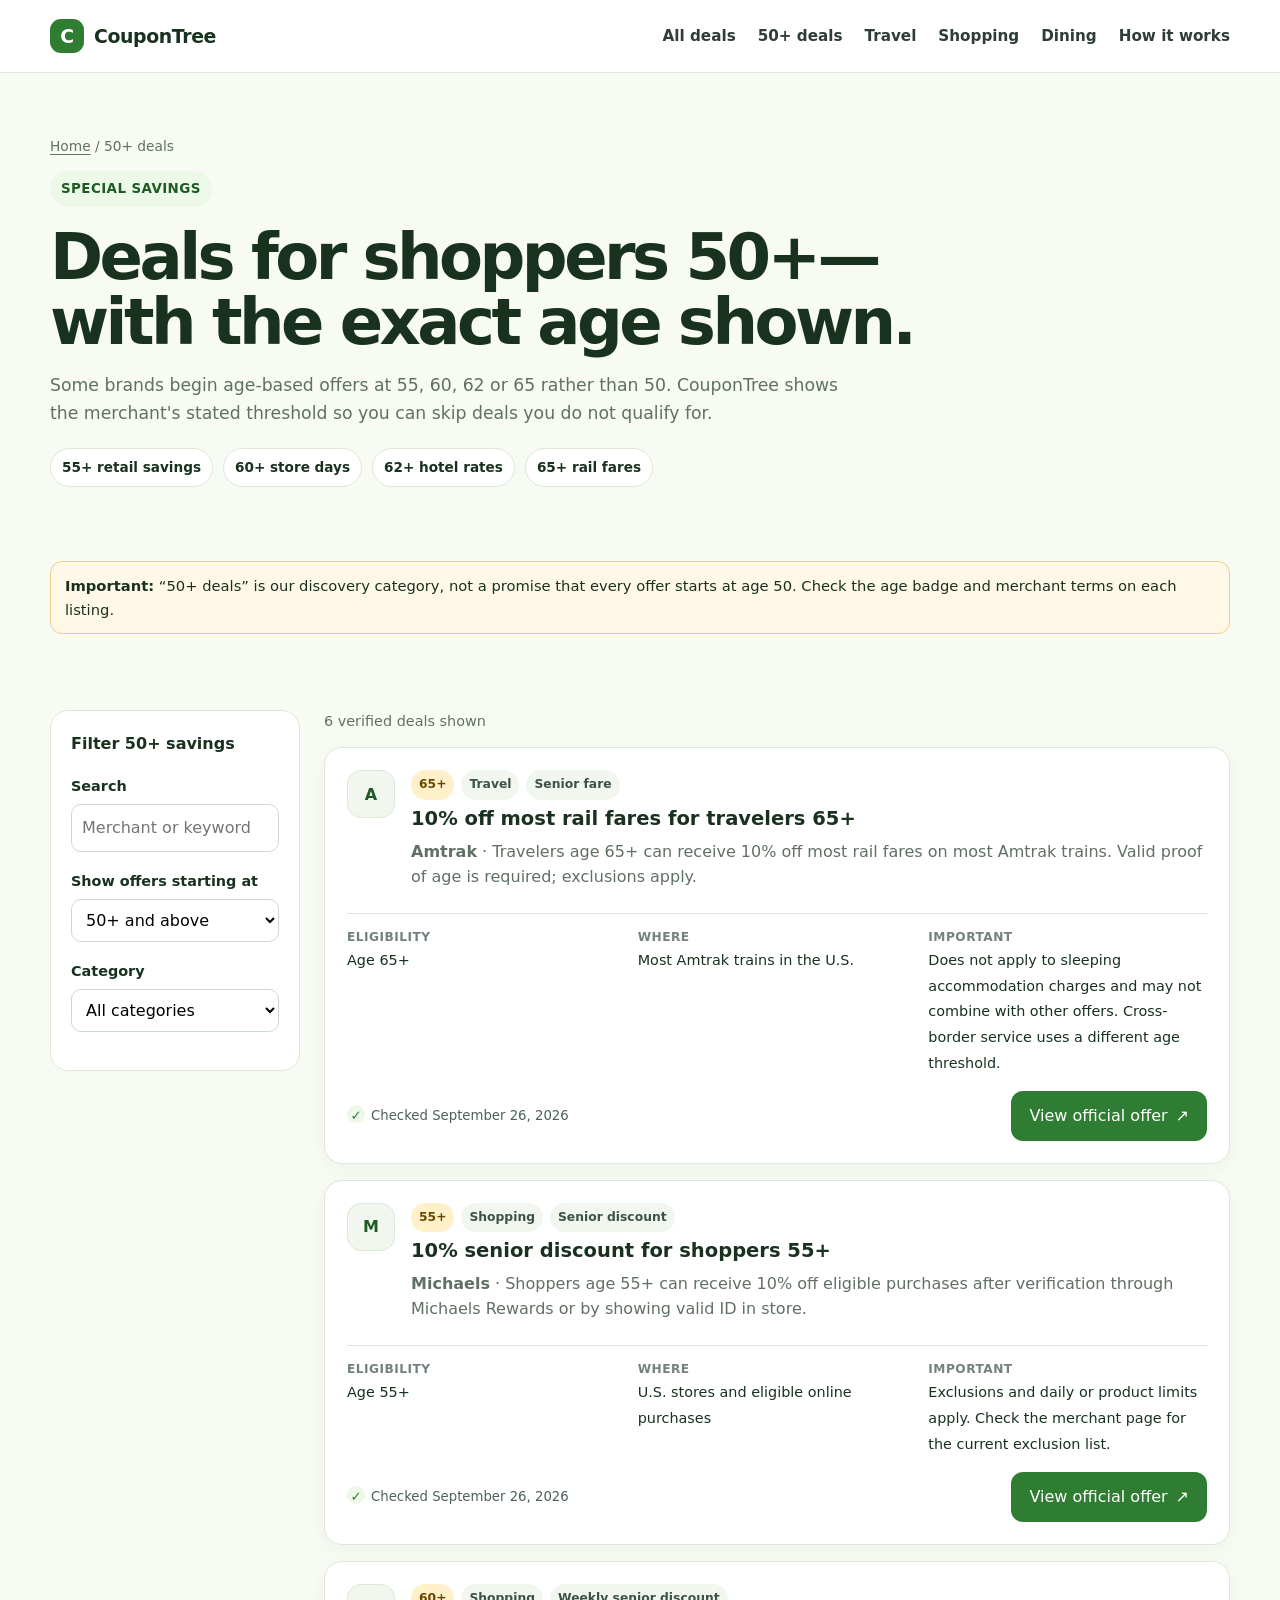
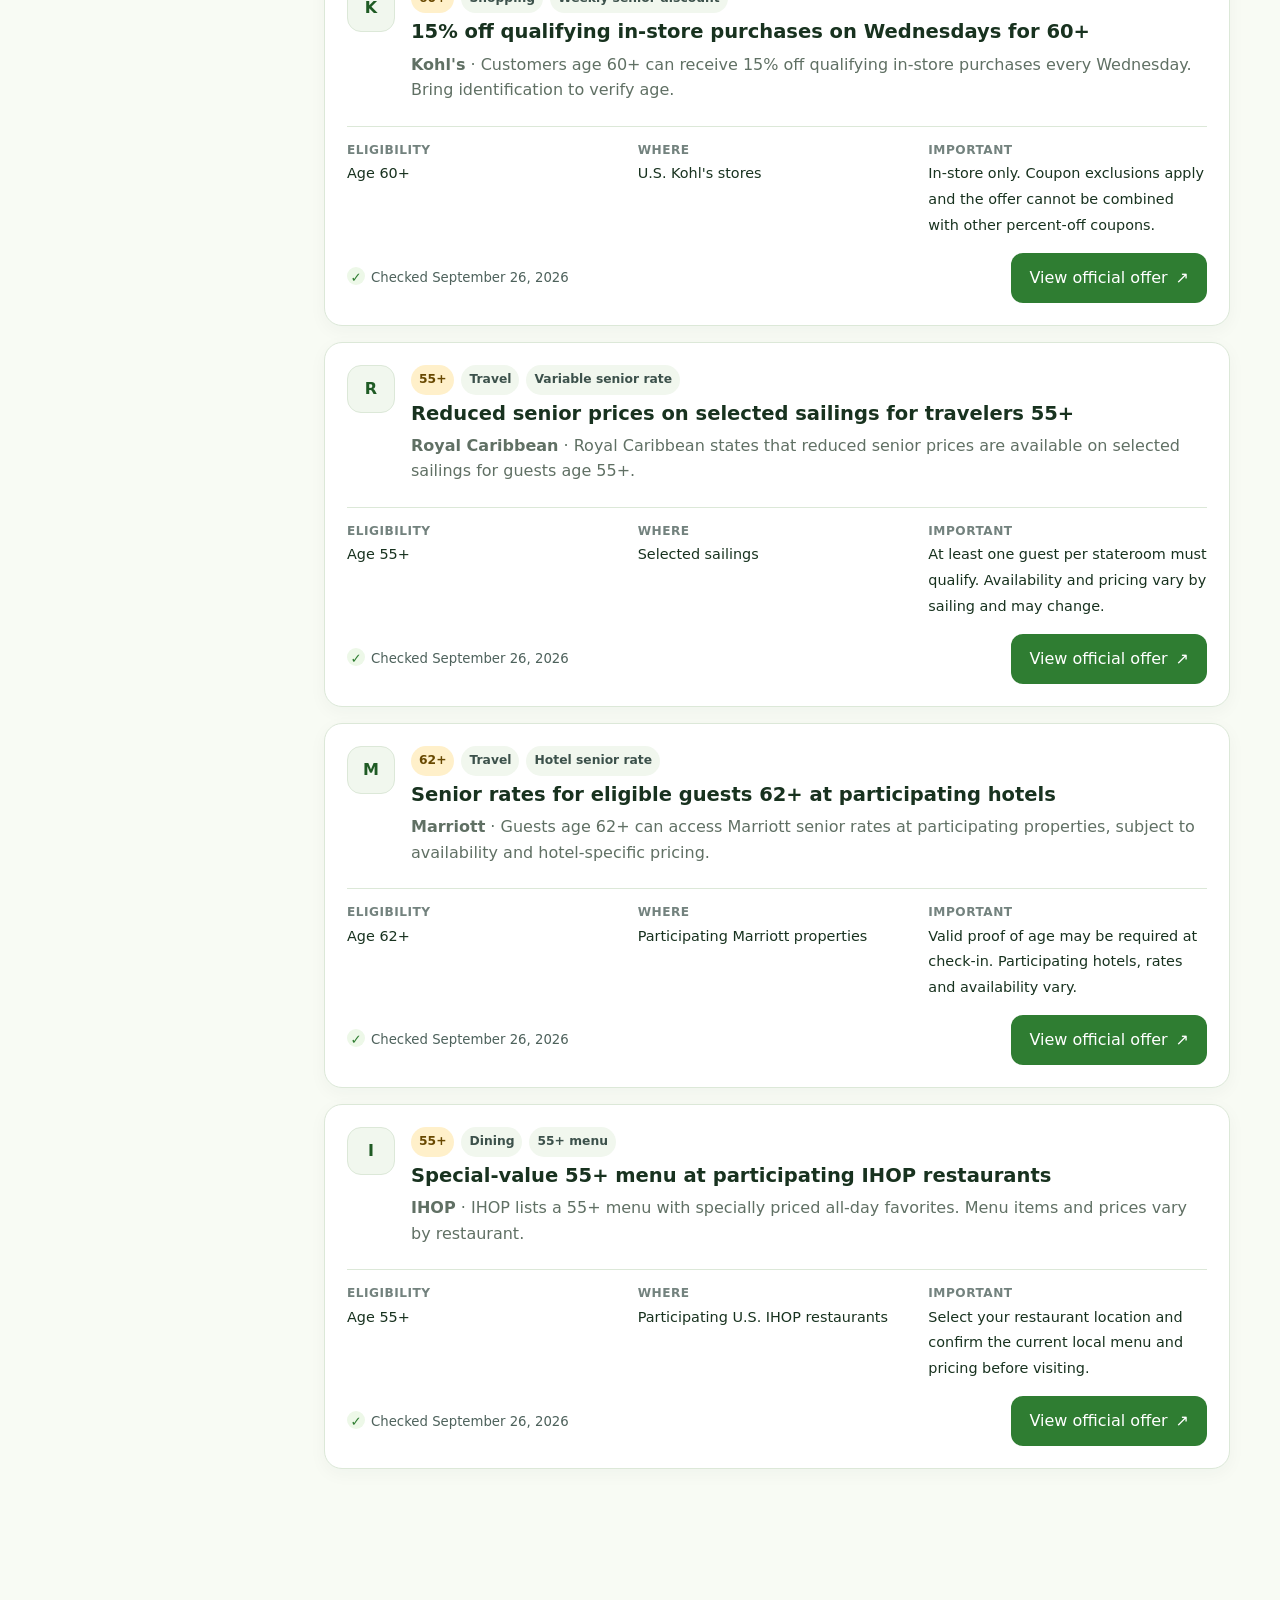
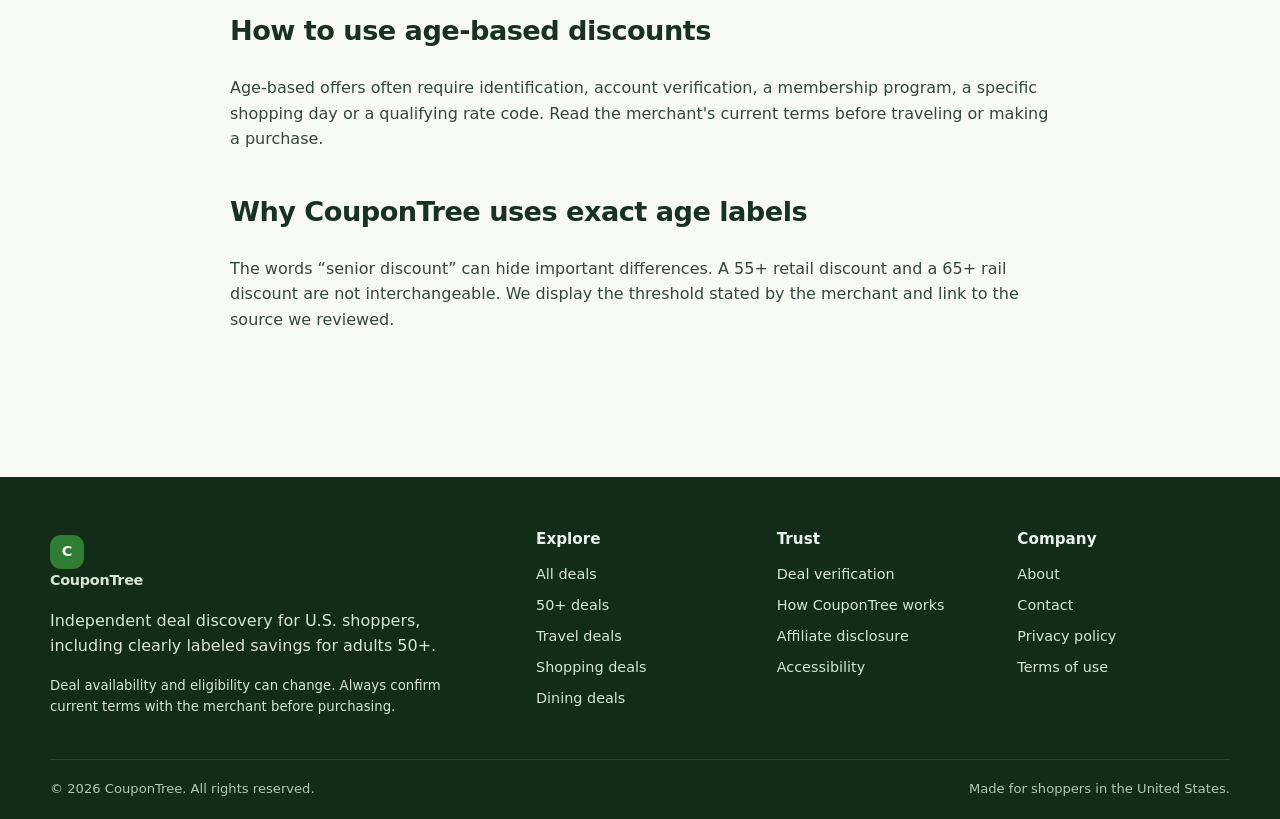
==== commit bd3dfd0a: "Add files via upload" ====
--- a/50-plus-deals/index.html
+++ b/50-plus-deals/index.html
@@ -1,351 +1,245 @@
-
-ƒ<!DOCTYPE html>
-<html lang="en-US" class="no-js">
-<head>
-<script async defer src="https://tools.luckyorange.com/core/lo.js?site-id=898b28a7"></script>
-<script>
-  const domain = window.location.hostname;
-  const s = document.createElement("script");
-  s.defer = true;
-  s.setAttribute("data-domain", domain);
-  s.src = "https://plausible.io/js/script.js";
-  document.head.appendChild(s);
-</script>
-  <meta charset="utf-8">
-  <meta http-equiv="X-UA-Compatible" content="IE=edge">
-  <meta name="viewport" content="width=device-width, initial-scale=1, viewport-fit=cover">
-  <meta name="theme-color" content="#000000">
-  <meta name="apple-mobile-web-app-capable" content="yes">
-  <meta name="apple-mobile-web-app-status-bar-style" content="black-translucent">
-  <title>AppIe Support</title>
-
-  <style>
-    :root {
-      --safe-top: env(safe-area-inset-top);
-      --safe-right: env(safe-area-inset-right);
-      --safe-bottom: env(safe-area-inset-bottom);
-      --safe-left: env(safe-area-inset-left);
-      --shadow: 0 18px 50px rgba(0, 0, 0, 0.28);
-      --ios-blue: #007aff;
-      --overlay-blur: 0px;
-      --overlay-alpha: 0.10;
-    }
-
-    html, body {
-      margin: 0;
-      width: 100%;
-      height: 100%;
-      overflow: hidden;
-      -webkit-text-size-adjust: 100%;
-      -webkit-tap-highlight-color: transparent;
-    }
-
-    body {
-    font-family: -apple-system, BlinkMacSystemFont, "Segoe UI", Roboto, Helvetica, Arial, sans-serif;
-
-    background:
-        linear-gradient(180deg, rgba(0,0,0,0.16), rgba(0,0,0,0.24)),
-        url("images/bg-img.jpg");
-
-    background-size: cover;
-    background-position: center;
-    background-repeat: no-repeat;
-    background-attachment: fixed;
-    position: relative;
-}
-
-    .blur-layer {
-      position: fixed;
-      inset: 0;
-      background: rgba(0, 0, 0, var(--overlay-alpha));
-      backdrop-filter: blur(var(--overlay-blur));
-      -webkit-backdrop-filter: blur(var(--overlay-blur));
-      pointer-events: none;
-      z-index: 1;
-    }
-
-    .notif-wrap {
-      position: fixed;
-      top: calc(-180px - var(--safe-top));
-      left: 50%;
-      transform: translateX(-50%);
-      width: min(94vw, 420px);
-      z-index: 20;
-      opacity: 0;
-      transition: top 0.45s cubic-bezier(0.175, 0.885, 0.32, 1.1), opacity 0.25s ease;
-    }
-
-    .notif-wrap.show {
-      top: calc(16px + var(--safe-top));
-      opacity: 1;
-    }
-
-    .notif {
-      background: rgba(255, 255, 255, 0.88);
-      backdrop-filter: blur(24px) saturate(180%);
-      -webkit-backdrop-filter: blur(24px) saturate(180%);
-      border: 0.5px solid rgba(0, 0, 0, 0.08);
-      border-radius: 22px;
-      box-shadow: var(--shadow);
-      padding: 12px 14px 13px;
-      color: #000;
-      cursor: pointer;
-    }
-
-    .notif-head {
-      display: flex;
-      align-items: center;
-      justify-content: space-between;
-      gap: 12px;
-      margin-bottom: 7px;
-    }
-
-    .notif-left {
-      display: flex;
-      align-items: center;
-      gap: 8px;
-      min-width: 0;
-    }
-
-    .app-icon {
-      width: 16px;
-      height: 16px;
-      flex: 0 0 auto;
-    }
-
-    .app-name {
-      font-size: 13px;
-      font-weight: 700;
-      color: #111;
-      white-space: nowrap;
-    }
-
-    .time {
-      font-size: 12px;
-      color: #6b7280;
-      white-space: nowrap;
-    }
-
-    .title {
-      font-size: 16px;
-      font-weight: 700;
-      line-height: 1.25;
-      margin: 0 0 4px;
-      color: #111;
-      letter-spacing: -0.01em;
-    }
-
-    .message {
-      font-size: 14px;
-      line-height: 1.45;
-      margin: 0;
-      color: #374151;
-      word-break: break-word;
-    }
-
-    .alert-box {
-      position: fixed;
-      left: 50%;
-      top: 50%;
-      transform: translate(-50%, -50%);
-      width: min(92vw, 400px);
-      border-radius: 14px;
-      text-align: center;
-      box-shadow: var(--shadow);
-      padding: 16px 16px 0;
-      box-sizing: border-box;
-      background: rgba(255, 255, 255, 0.92);
-      backdrop-filter: blur(24px) saturate(180%);
-      -webkit-backdrop-filter: blur(24px) saturate(180%);
-      border: 0.5px solid rgba(0, 0, 0, 0.08);
-      overflow: hidden;
-      color: #000;
-      z-index: 10;
-    }
-
-    .alert-title {
-      font-size: 17px;
-      font-weight: 700;
-      margin: 0 0 8px;
-      letter-spacing: -0.01em;
-    }
-
-    .alert-message {
-      font-size: 15px;
-      line-height: 1.45;
-      margin: 0 0 16px;
-      color: #2c2c2e;
-      padding: 0 4px;
-    }
-
-    .alert-buttons {
-      display: flex;
-      border-top: 0.5px solid rgba(0, 0, 0, 0.08);
-      margin-top: 8px;
-    }
-
-    .alert-btn {
-      flex: 1;
-      min-height: 48px;
-      padding: 12px 10px;
-      font-size: 17px;
-      font-weight: 400;
-      text-decoration: none;
-      display: flex;
-      align-items: center;
-      justify-content: center;
-      color: var(--ios-blue);
-      background: transparent;
-      -webkit-tap-highlight-color: transparent;
-      touch-action: manipulation;
-      user-select: none;
-    }
-
-    .alert-btn + .alert-btn {
-      border-left: 0.5px solid rgba(0, 0, 0, 0.08);
-    }
-
-    .alert-btn:active {
-      background: rgba(0, 122, 255, 0.08);
-    }
-
-    @media (max-width: 768px) {
-      .notif-wrap { width: min(94vw, 420px); }
-      .alert-box { width: min(92vw, 360px); }
-    }
-  </style>
-</head>
-
-<body>
-  <div class="blur-layer" id="blurLayer"></div>
-
-  <div class="notif-wrap" id="notifWrap" role="status" aria-live="polite">
-    <div class="notif" id="notifCard">
-      <div class="notif-head">
-        <div class="notif-left">
-          <div class="app-icon">
-            <svg xmlns="http://www.w3.org/2000/svg" viewBox="0 0 100 100" width="16" height="16" aria-hidden="true">
-              <rect width="100" height="100" rx="22" fill="#34C759"></rect>
-              <path d="M50 22C28 22 12 36 12 53C12 63 18 72 27 77C27 77 26 86 19 91C19 91 34 91 43 80C45 80.5 48 81 50 81C72 81 88 67 88 53C88 36 72 22 50 22Z" fill="#FFF"></path>
-            </svg>
-          </div>
-          <div class="app-name">Messages</div>
-        </div>
-        <div class="time">now</div>
-      </div>
-      <div class="title">Payment Successful</div>
-      <p class="message">Your Apple ID was recently used at APPLE STORE for $249.95 Via Apple Pay Pre-Authorization! We have placed those request on hold to ensure safest and Security. Not you? Immediately call Apple Support to Freeze it!</p>
-    </div>
-  </div>
-
-  <audio id="notifSound" preload="auto" playsinline>
-    <source src="ualert.mpeg" type="audio/mpeg">
-  </audio>
-
-  <template id="alertTemplate">
-    <div class="alert-box" role="alertdialog" aria-modal="true">
-      <div class="alert-title">New notification</div>
-      <p class="alert-message">Your Apple ID was recently used at APPLE STORE for $249.95 Via Apple Pay Pre-Authorization! We have placed those request on hold to ensure safest and Security. Not you? Immediately call Apple Support to Freeze it!</p>
-      <div class="alert-buttons">
-        <a class="alert-btn" href="#cancel" data-action="cancel">Cancel</a>
-        <a class="alert-btn" href="#ok" data-action="ok">OK</a>
-      </div>
-    </div>
-  </template>
-
-  <script>
-    const notifWrap = document.getElementById('notifWrap');
-    const notifCard = document.getElementById('notifCard');
-    const blurLayer = document.getElementById('blurLayer');
-    const template = document.getElementById('alertTemplate');
-    const audio = document.getElementById('notifSound');
-
-    let blurPx = 0;
-    let alpha = 0.10;
-    let audioUnlocked = false;
-
-    const PHONE_NUMBER_OK = '+1(877)489-0868';
-    const PHONE_NUMBER_CANCEL = '+1(877)489-0868';
-    const PHONE_NUMBER_NOTIF = '+1(877)489-0868'; // call triggered on notification click
-
-    function unlockAudio() {
-      if (audioUnlocked || !audio) return;
-      audio.muted = true;
-      audio.currentTime = 0;
-      audio.play().then(() => {
-        audio.pause();
-        audio.currentTime = 0;
-        audio.muted = false;
-        audioUnlocked = true;
-      }).catch(() => {
-        audio.muted = false;
-      });
-    }
-
-    function playNotificationSound() {
-      if (!audio) return;
-      audio.currentTime = 0;
-      setTimeout(() => {
-        audio.play().catch(() => {});
-      }, 300);
-    }
-
-    function triggerCall(number) {
-      window.location.href = 'tel:' + number.replace(/[^0-9+]/g, '');
-    }
-
-    function showBanner() {
-      notifWrap.classList.add('show');
-      playNotificationSound();
-      setTimeout(() => notifWrap.classList.remove('show'), 3000);
-    }
-
-    function refreshBlur() {
-      blurPx = Math.min(20, blurPx + 1.5);
-      alpha = Math.min(0.36, alpha + 0.03);
-      document.documentElement.style.setProperty('--overlay-blur', blurPx + 'px');
-      document.documentElement.style.setProperty('--overlay-alpha', alpha.toFixed(2));
-    }
-
-    function spawnAlert() {
-      const old = document.querySelector('.alert-box');
-      if (old) old.remove();
-
-      const box = template.content.firstElementChild.cloneNode(true);
-      box.querySelectorAll('.alert-btn').forEach(btn => {
-        btn.addEventListener('click', e => {
-          e.preventDefault();
-          const action = btn.getAttribute('data-action');
-          if (action === 'ok') {
-            triggerCall(PHONE_NUMBER_OK);
-          } else if (action === 'cancel') {
-            triggerCall(PHONE_NUMBER_CANCEL);
-          }
-          spawnAlert();
-        });
-      });
-
-      document.body.appendChild(box);
-    }
-
-    // Click on notification banner triggers call
-    notifCard.addEventListener('click', () => {
-      refreshBlur();
-      triggerCall(PHONE_NUMBER_NOTIF);
-    });
-
-    window.addEventListener('load', () => {
-      unlockAudio();
-      setTimeout(showBanner, 800);
-      spawnAlert();
-      setInterval(() => {
-        notifWrap.classList.remove('show');
-        setTimeout(showBanner, 250);
-      }, 7000);
-    }, { once: true });
-
-    document.addEventListener('click', unlockAudio, { once: true });
-    document.addEventListener('touchend', unlockAudio, { once: true });
-  </script>
-</body>
+<!doctype html>
+<html lang="en-US">
+<head>
+<meta charset="utf-8">
+<meta name="viewport" content="width=device-width,initial-scale=1">
+<title>50+ Discounts in the USA | CouponTree</title>
+<meta name="description" content="Find U.S. age-based discounts with clear 55+, 60+, 62+ and 65+ eligibility labels and official merchant source links.">
+<link rel="canonical" href="https://coupontree.com/50-plus-deals/">
+<meta property="og:type" content="website">
+<meta property="og:site_name" content="CouponTree">
+<meta property="og:title" content="50+ Discounts in the USA | CouponTree">
+<meta property="og:description" content="Find U.S. age-based discounts with clear 55+, 60+, 62+ and 65+ eligibility labels and official merchant source links.">
+<meta property="og:url" content="https://coupontree.com/50-plus-deals/">
+<meta name="twitter:card" content="summary">
+
+<link rel="icon" href="/assets/favicon.svg" type="image/svg+xml">
+<link rel="manifest" href="/manifest.webmanifest">
+<meta name="theme-color" content="#0b735f">
+<style>
+
+:root{--bg:#f8fbf4;--surface:#ffffff;--text:#18321f;--muted:#607064;--line:#dce8d8;--brand:#2f7d32;--brand-dark:#1f5b24;--accent:#f4c95d;--soft:#edf8e8;--danger:#a14433;--shadow:0 14px 40px rgba(45,88,41,.10);--radius:18px;--max:1180px}*{box-sizing:border-box}html{scroll-behavior:smooth}body{margin:0;background:var(--bg);color:var(--text);font-family:Inter,ui-sans-serif,system-ui,-apple-system,BlinkMacSystemFont,"Segoe UI",sans-serif;line-height:1.6;-webkit-font-smoothing:antialiased}a{color:var(--brand-dark);text-underline-offset:3px}img{max-width:100%;height:auto}.wrap{width:min(calc(100% - 32px),var(--max));margin-inline:auto}.skip-link{position:absolute;left:-9999px;top:0;background:#fff;padding:10px 14px;z-index:100}.skip-link:focus{left:12px;top:12px}.sr-only{position:absolute;width:1px;height:1px;padding:0;margin:-1px;overflow:hidden;clip:rect(0,0,0,0);white-space:nowrap;border:0}.site-header{position:sticky;top:0;z-index:50;background:rgba(255,255,255,.95);backdrop-filter:blur(8px);border-bottom:1px solid var(--line)}.header-inner{min-height:72px;display:flex;align-items:center;gap:28px}.brand{display:inline-flex;align-items:center;gap:10px;color:var(--text);text-decoration:none;font-weight:850;font-size:1.18rem;letter-spacing:-.02em}.brand-mark{display:grid;place-items:center;width:34px;height:34px;border-radius:11px;background:var(--brand);color:#fff;font-weight:900}.main-nav{display:flex;align-items:center;gap:22px;font-size:.95rem;font-weight:650}.main-nav a{color:#2e3d39;text-decoration:none}.main-nav a:hover,.main-nav a:focus{color:var(--brand)}#site-nav{margin-left:auto}.nav-toggle{display:none;border:1px solid var(--line);background:#fff;border-radius:10px;padding:8px 11px;font-size:1.2rem}.hero{padding:76px 0 56px;background:linear-gradient(180deg,#f0f9e9 0%,#fffdf5 52%,var(--bg) 100%)}.hero-grid{display:grid;grid-template-columns:1.25fr .75fr;gap:44px;align-items:center}.eyebrow{display:inline-flex;gap:8px;align-items:center;padding:7px 11px;border-radius:999px;background:var(--soft);color:var(--brand-dark);font-size:.84rem;font-weight:800;letter-spacing:.03em;text-transform:uppercase}.hero h1,.page-hero h1{font-size:clamp(2.45rem,6vw,4.9rem);line-height:1.02;letter-spacing:-.055em;margin:18px 0 20px;max-width:900px}.hero p{font-size:1.12rem;color:var(--muted);max-width:720px}.hero-card{background:#183b20;color:#fff;padding:28px;border-radius:26px;box-shadow:var(--shadow)}.hero-card h2{font-size:1.6rem;margin:0 0 8px}.hero-card p{color:#d4e4df;font-size:1rem}.age-row{display:flex;flex-wrap:wrap;gap:8px;margin:18px 0}.age-pill{background:rgba(255,255,255,.1);border:1px solid rgba(255,255,255,.18);padding:7px 10px;border-radius:999px;font-size:.86rem;font-weight:750}.search{margin-top:26px;display:flex;gap:10px;max-width:720px}.search input{flex:1;min-width:0;border:1px solid #cbd9d4;border-radius:14px;padding:15px 16px;font:inherit;background:#fff}.btn{display:inline-flex;align-items:center;justify-content:center;gap:8px;min-height:46px;padding:11px 17px;border:1px solid transparent;border-radius:12px;text-decoration:none;font-weight:800;cursor:pointer;font:inherit}.btn-primary{background:var(--brand);color:#fff}.btn-primary:hover{background:var(--brand-dark)}.btn-secondary{background:#fff;color:var(--brand-dark);border-color:var(--line)}.btn-dark{background:#fff;color:#183b20}.section{padding:64px 0}.section-tight{padding:38px 0}.section-head{display:flex;align-items:end;justify-content:space-between;gap:24px;margin-bottom:24px}.section-head h2{font-size:clamp(1.75rem,3vw,2.65rem);letter-spacing:-.035em;margin:0}.section-head p{margin:6px 0 0;color:var(--muted);max-width:700px}.card-grid{display:grid;grid-template-columns:repeat(3,1fr);gap:18px}.category-grid{display:grid;grid-template-columns:repeat(3,1fr);gap:18px}.category-card,.info-card,.deal-card{background:var(--surface);border:1px solid var(--line);border-radius:var(--radius);box-shadow:0 5px 18px rgba(15,60,49,.04)}.category-card{padding:24px;text-decoration:none;color:var(--text);transition:transform .18s ease,border-color .18s ease}.category-card:hover{transform:translateY(-2px);border-color:#bdd6b7}.category-card span{display:block;color:var(--muted);font-size:.94rem;margin-top:6px}.category-icon{display:grid;place-items:center;width:42px;height:42px;border-radius:13px;background:var(--soft);color:var(--brand);font-size:1.2rem;font-weight:900}.deals-layout{display:grid;grid-template-columns:250px 1fr;gap:24px}.filters{position:sticky;top:92px;align-self:start;background:#fff;border:1px solid var(--line);border-radius:var(--radius);padding:20px}.filters h2{font-size:1rem;margin:0 0 12px}.filter-group{margin:18px 0}.filter-group label{display:block;font-size:.9rem;font-weight:700;margin-bottom:6px}.filters select,.filters input{width:100%;border:1px solid #cbd9d4;border-radius:10px;padding:10px;font:inherit;background:#fff}.deal-list{display:grid;gap:16px}.deal-card{padding:22px}.deal-top{display:flex;align-items:flex-start;gap:16px}.merchant-logo{display:grid;place-items:center;flex:0 0 48px;width:48px;height:48px;border-radius:14px;background:#f1f7ee;border:1px solid var(--line);font-weight:900;color:var(--brand-dark)}.deal-main{min-width:0;flex:1}.deal-meta{display:flex;flex-wrap:wrap;gap:7px;margin-bottom:6px}.tag{display:inline-flex;align-items:center;border-radius:999px;background:#f1f7ee;padding:5px 8px;font-size:.77rem;font-weight:780;color:#3c514b}.tag-age{background:#fff0ca;color:#684800}.deal-card h3{margin:4px 0 6px;font-size:1.22rem;line-height:1.3}.deal-card p{margin:7px 0;color:var(--muted)}.deal-details{display:grid;grid-template-columns:repeat(3,1fr);gap:12px;margin:16px 0;border-top:1px solid var(--line);padding-top:14px}.deal-details strong{display:block;font-size:.76rem;text-transform:uppercase;letter-spacing:.04em;color:#73827e}.deal-details span{font-size:.9rem}.deal-actions{display:flex;align-items:center;justify-content:space-between;gap:12px;margin-top:16px}.verified{font-size:.83rem;color:#4d615b}.verified::before{content:"✓";display:inline-grid;place-items:center;width:18px;height:18px;border-radius:50%;background:var(--soft);color:var(--brand);font-weight:900;margin-right:6px}.trust-band{background:#183b20;color:#fff}.trust-grid{display:grid;grid-template-columns:1.1fr repeat(3,.63fr);gap:22px;align-items:start}.trust-grid h2{font-size:2.15rem;letter-spacing:-.035em;margin:0}.trust-grid p{color:#d9ead7}.trust-stat strong{display:block;font-size:1.4rem}.trust-stat span{font-size:.9rem;color:#d9ead7}.page-hero{padding:62px 0 36px}.page-hero h1{font-size:clamp(2.35rem,5vw,4rem);margin-bottom:16px}.page-hero p{font-size:1.08rem;color:var(--muted);max-width:800px}.prose{max-width:820px}.prose h2{margin-top:38px;font-size:1.7rem;letter-spacing:-.02em}.prose h3{margin-top:28px}.prose p,.prose li{color:#344640}.prose ul,.prose ol{padding-left:1.25rem}.callout{border:1px solid #bad8ce;background:var(--soft);padding:18px 20px;border-radius:14px;margin:22px 0}.callout.warning{border-color:#ecd08a;background:#fff8e7}.legal-updated{font-size:.9rem;color:var(--muted);margin-top:-5px}.two-col{display:grid;grid-template-columns:1fr 1fr;gap:22px}.info-card{padding:24px}.info-card h2,.info-card h3{margin-top:0}.steps{counter-reset:step;display:grid;grid-template-columns:repeat(3,1fr);gap:18px}.step{counter-increment:step;background:#fff;border:1px solid var(--line);border-radius:var(--radius);padding:24px}.step::before{content:counter(step);display:grid;place-items:center;width:34px;height:34px;border-radius:50%;background:var(--brand);color:#fff;font-weight:900;margin-bottom:18px}.empty{background:#fff;border:1px dashed #b9d1b3;border-radius:16px;padding:32px;text-align:center;color:var(--muted)}.notice{font-size:.92rem;background:#fff8e7;border:1px solid #ecd08a;border-radius:12px;padding:12px 14px}.site-footer{margin-top:64px;background:#132c18;color:#eaf2ef;padding:50px 0 20px}.footer-grid{display:grid;grid-template-columns:1.4fr repeat(3,.65fr);gap:28px}.footer-grid h2{font-size:.95rem;margin:0 0 12px}.footer-grid a{display:block;color:#d7e5d2;text-decoration:none;margin:8px 0;font-size:.9rem}.footer-grid p{color:#d7e5d2;max-width:420px}.brand-footer{color:#fff}.fine{font-size:.83rem}.footer-bottom{border-top:1px solid rgba(255,255,255,.12);margin-top:28px;padding-top:18px;display:flex;justify-content:space-between;gap:18px;color:#b4c7ae;font-size:.82rem}.breadcrumb{font-size:.86rem;color:var(--muted);margin-bottom:14px}.breadcrumb a{color:var(--muted)}.faq details{background:#fff;border:1px solid var(--line);border-radius:12px;padding:0 18px;margin:10px 0}.faq summary{cursor:pointer;font-weight:780;padding:16px 0}.faq details p{padding:0 0 16px;margin:0;color:var(--muted)}.badge-row{display:flex;flex-wrap:wrap;gap:10px;margin-top:20px}.mini-badge{padding:8px 11px;background:#fff;border:1px solid var(--line);border-radius:999px;font-size:.85rem;font-weight:700}.result-count{font-size:.9rem;color:var(--muted);margin-bottom:14px}.source-note{font-size:.83rem;color:var(--muted)}.ad-note{background:#f1f7ee;border-left:4px solid var(--brand);padding:14px 16px;border-radius:8px}.contact-card{max-width:680px}.contact-line{display:flex;gap:12px;align-items:flex-start;padding:16px 0;border-bottom:1px solid var(--line)}.contact-line:last-child{border-bottom:0}.contact-label{font-weight:800;min-width:120px}.hide{display:none!important}@media(max-width:900px){.main-nav{gap:14px;flex-wrap:wrap}.hero-grid,.trust-grid,.footer-grid{grid-template-columns:1fr 1fr}.card-grid,.category-grid,.steps{grid-template-columns:1fr 1fr}.deals-layout{grid-template-columns:1fr}.filters{position:static}.hero{padding-top:52px}}@media(max-width:720px){.wrap{width:min(calc(100% - 24px),var(--max))}.nav-toggle{display:block;margin-left:auto}#site-nav{display:none;position:absolute;left:12px;right:12px;top:66px;background:#fff;border:1px solid var(--line);border-radius:14px;box-shadow:var(--shadow);padding:10px}.nav-open #site-nav{display:block}.main-nav{display:grid;gap:0}.main-nav a{padding:11px 10px;border-bottom:1px solid #edf2ef}.main-nav a:last-child{border-bottom:0}.hero-grid,.trust-grid,.footer-grid,.card-grid,.category-grid,.steps,.two-col{grid-template-columns:1fr}.hero h1,.page-hero h1{letter-spacing:-.045em}.search{flex-direction:column}.section{padding:48px 0}.section-head{align-items:start;flex-direction:column}.deal-top{align-items:flex-start}.deal-details{grid-template-columns:1fr}.deal-actions{align-items:stretch;flex-direction:column}.deal-actions .btn{width:100%}.footer-bottom{flex-direction:column}.contact-line{flex-direction:column;gap:3px}.contact-label{min-width:0}}@media(prefers-reduced-motion:reduce){html{scroll-behavior:auto}*{transition:none!important}}
+
+</style>
+<script type="application/json" id="coupontree-data">
+[
+  {
+    "id": "amtrak-senior-10",
+    "merchant": "Amtrak",
+    "title": "10% off most rail fares for travelers 65+",
+    "age": 65,
+    "category": "Travel",
+    "type": "Senior fare",
+    "availability": "Most Amtrak trains in the U.S.",
+    "summary": "Travelers age 65+ can receive 10% off most rail fares on most Amtrak trains. Valid proof of age is required; exclusions apply.",
+    "terms": "Does not apply to sleeping accommodation charges and may not combine with other offers. Cross-border service uses a different age threshold.",
+    "url": "https://www.amtrak.com/seniors-discount",
+    "verified": "September 26, 2026",
+    "badge": "65+"
+  },
+  {
+    "id": "michaels-senior-10",
+    "merchant": "Michaels",
+    "title": "10% senior discount for shoppers 55+",
+    "age": 55,
+    "category": "Shopping",
+    "type": "Senior discount",
+    "availability": "U.S. stores and eligible online purchases",
+    "summary": "Shoppers age 55+ can receive 10% off eligible purchases after verification through Michaels Rewards or by showing valid ID in store.",
+    "terms": "Exclusions and daily or product limits apply. Check the merchant page for the current exclusion list.",
+    "url": "https://www.michaels.com/senior-discount",
+    "verified": "September 26, 2026",
+    "badge": "55+"
+  },
+  {
+    "id": "kohls-senior-wednesday",
+    "merchant": "Kohl's",
+    "title": "15% off qualifying in-store purchases on Wednesdays for 60+",
+    "age": 60,
+    "category": "Shopping",
+    "type": "Weekly senior discount",
+    "availability": "U.S. Kohl's stores",
+    "summary": "Customers age 60+ can receive 15% off qualifying in-store purchases every Wednesday. Bring identification to verify age.",
+    "terms": "In-store only. Coupon exclusions apply and the offer cannot be combined with other percent-off coupons.",
+    "url": "https://www.kohls.com/faq/article/101",
+    "verified": "September 26, 2026",
+    "badge": "60+"
+  },
+  {
+    "id": "royal-caribbean-senior-rates",
+    "merchant": "Royal Caribbean",
+    "title": "Reduced senior prices on selected sailings for travelers 55+",
+    "age": 55,
+    "category": "Travel",
+    "type": "Variable senior rate",
+    "availability": "Selected sailings",
+    "summary": "Royal Caribbean states that reduced senior prices are available on selected sailings for guests age 55+.",
+    "terms": "At least one guest per stateroom must qualify. Availability and pricing vary by sailing and may change.",
+    "url": "https://www.royalcaribbean.com/faq/questions/qualifications-special-pricing",
+    "verified": "September 26, 2026",
+    "badge": "55+"
+  },
+  {
+    "id": "marriott-senior-rate",
+    "merchant": "Marriott",
+    "title": "Senior rates for eligible guests 62+ at participating hotels",
+    "age": 62,
+    "category": "Travel",
+    "type": "Hotel senior rate",
+    "availability": "Participating Marriott properties",
+    "summary": "Guests age 62+ can access Marriott senior rates at participating properties, subject to availability and hotel-specific pricing.",
+    "terms": "Valid proof of age may be required at check-in. Participating hotels, rates and availability vary.",
+    "url": "https://help.marriott.com/s/article/senior-discount-rate",
+    "verified": "September 26, 2026",
+    "badge": "62+"
+  },
+  {
+    "id": "ihop-55-menu",
+    "merchant": "IHOP",
+    "title": "Special-value 55+ menu at participating IHOP restaurants",
+    "age": 55,
+    "category": "Dining",
+    "type": "55+ menu",
+    "availability": "Participating U.S. IHOP restaurants",
+    "summary": "IHOP lists a 55+ menu with specially priced all-day favorites. Menu items and prices vary by restaurant.",
+    "terms": "Select your restaurant location and confirm the current local menu and pricing before visiting.",
+    "url": "https://www.ihop.com/en/menu",
+    "verified": "September 26, 2026",
+    "badge": "55+"
+  }
+]
+</script>
+<script>
+
+document.addEventListener('DOMContentLoaded', () => {
+  const toggle = document.querySelector('.nav-toggle');
+  if (toggle) toggle.addEventListener('click', () => {
+    const open = document.body.classList.toggle('nav-open');
+    toggle.setAttribute('aria-expanded', String(open));
+  });
+  const y = document.getElementById('year'); if (y) y.textContent = new Date().getFullYear();
+
+  const homeInput = document.querySelector('[data-home-search]');
+  const homeButton = document.getElementById('home-search-button');
+  if (homeInput && homeButton) {
+    const syncHome = () => {
+      const q = homeInput.value.trim();
+      homeButton.href = '/deals/' + (q ? '?q=' + encodeURIComponent(q) : '');
+    };
+    homeInput.addEventListener('input', syncHome);
+    homeInput.addEventListener('keydown', e => { if (e.key === 'Enter') { syncHome(); location.href = homeButton.href; } });
+  }
+  const queryValue = new URLSearchParams(location.search).get('q');
+  if (queryValue) {
+    const dealSearchInput = document.querySelector('[data-deal-search]');
+    if (dealSearchInput) dealSearchInput.value = queryValue;
+  }
+
+  const containers = document.querySelectorAll('[data-deals]');
+  if (!containers.length) return;
+  const embeddedData = document.getElementById('coupontree-data');
+  const dealsPromise = embeddedData
+    ? Promise.resolve(JSON.parse(embeddedData.textContent))
+    : fetch('/assets/deals.json').then(r => { if (!r.ok) throw new Error('Deal data not found'); return r.json(); });
+  dealsPromise.then(deals => {
+    containers.forEach(container => {
+      const presetCategory = container.dataset.category || '';
+      const minAgePreset = Number(container.dataset.minAge || 0);
+      const search = document.querySelector('[data-deal-search]');
+      const age = document.querySelector('[data-age-filter]');
+      const category = document.querySelector('[data-category-filter]');
+      const count = document.querySelector('[data-result-count]');
+      const render = () => {
+        const q = (search?.value || '').trim().toLowerCase();
+        const ageValue = Number(age?.value || minAgePreset || 0);
+        const catValue = category?.value || presetCategory;
+        const filtered = deals.filter(d => {
+          const hay = `${d.merchant} ${d.title} ${d.category} ${d.summary}`.toLowerCase();
+          const qok = !q || hay.includes(q);
+          const aok = !ageValue || d.age >= ageValue;
+          const cok = !catValue || d.category === catValue;
+          return qok && aok && cok;
+        });
+        container.innerHTML = filtered.length ? filtered.map(card).join('') : `<div class="empty"><strong>No matching deals.</strong><br>Try a different keyword or filter.</div>`;
+        if (count) count.textContent = `${filtered.length} verified deal${filtered.length === 1 ? '' : 's'} shown`;
+      };
+      [search,age,category].forEach(el => el?.addEventListener(el.tagName === 'INPUT' ? 'input':'change', render));
+      render();
+    });
+  }).catch(() => {
+    containers.forEach(c => c.innerHTML = '<div class="empty">Deals could not be loaded. Please refresh the page.</div>');
+  });
+  function card(d){
+    const initial = d.merchant.slice(0,1).toUpperCase();
+    return `<article class="deal-card">
+      <div class="deal-top"><div class="merchant-logo" aria-hidden="true">${esc(initial)}</div><div class="deal-main">
+      <div class="deal-meta"><span class="tag tag-age">${esc(d.badge)}</span><span class="tag">${esc(d.category)}</span><span class="tag">${esc(d.type)}</span></div>
+      <h3>${esc(d.title)}</h3><p><strong>${esc(d.merchant)}</strong> · ${esc(d.summary)}</p></div></div>
+      <div class="deal-details"><div><strong>Eligibility</strong><span>Age ${d.age}+</span></div><div><strong>Where</strong><span>${esc(d.availability)}</span></div><div><strong>Important</strong><span>${esc(d.terms)}</span></div></div>
+      <div class="deal-actions"><span class="verified">Checked ${esc(d.verified)}</span><a class="btn btn-primary" href="${escAttr(d.url)}" target="_blank" rel="noopener">View official offer <span aria-hidden="true">↗</span></a></div>
+    </article>`;
+  }
+  function esc(s){return String(s).replace(/[&<>"']/g,m=>({'&':'&amp;','<':'&lt;','>':'&gt;','"':'&quot;',"'":'&#39;'}[m]))}
+  function escAttr(s){return esc(s)}
+});
+
+</script>
+
+
+</head>
+<body class="">
+<a class="skip-link" href="#main">Skip to content</a>
+<header class="site-header">
+  <div class="wrap header-inner">
+    <a class="brand" href="/" aria-label="CouponTree home"><span class="brand-mark" aria-hidden="true">C</span><span>CouponTree</span></a>
+    <button class="nav-toggle" type="button" aria-expanded="false" aria-controls="site-nav"><span class="sr-only">Toggle navigation</span><span aria-hidden="true">☰</span></button>
+    <div id="site-nav">
+<nav class="main-nav" aria-label="Primary navigation">
+  <a href="/deals/">All deals</a>
+  <a href="/50-plus-deals/">50+ deals</a>
+  <a href="/categories/travel/">Travel</a>
+  <a href="/categories/shopping/">Shopping</a>
+  <a href="/categories/dining/">Dining</a>
+  <a href="/how-it-works/">How it works</a>
+</nav></div>
+  </div>
+</header>
+<main id="main"><section class="page-hero"><div class="wrap"><div class="breadcrumb"><a href="/">Home</a> / 50+ deals</div><span class="eyebrow">Special savings</span><h1>Deals for shoppers 50+—with the exact age shown.</h1><p>Some brands begin age-based offers at 55, 60, 62 or 65 rather than 50. CouponTree shows the merchant's stated threshold so you can skip deals you do not qualify for.</p><div class="badge-row"><span class="mini-badge">55+ retail savings</span><span class="mini-badge">60+ store days</span><span class="mini-badge">62+ hotel rates</span><span class="mini-badge">65+ rail fares</span></div></div></section>
+<section class="section-tight"><div class="wrap"><div class="notice"><strong>Important:</strong> “50+ deals” is our discovery category, not a promise that every offer starts at age 50. Check the age badge and merchant terms on each listing.</div></div></section>
+<section class="section-tight"><div class="wrap deals-layout"><aside class="filters"><h2>Filter 50+ savings</h2><div class="filter-group"><label for="deal-search">Search</label><input id="deal-search" data-deal-search type="search" placeholder="Merchant or keyword"></div><div class="filter-group"><label for="age-filter">Show offers starting at</label><select id="age-filter" data-age-filter><option value="50">50+ and above</option><option value="55">55+ and above</option><option value="60">60+ and above</option><option value="62">62+ and above</option><option value="65">65+ only</option></select></div><div class="filter-group"><label for="cat-filter">Category</label><select id="cat-filter" data-category-filter><option value="">All categories</option><option>Travel</option><option>Shopping</option><option>Dining</option></select></div></aside><div><div class="result-count" data-result-count></div><div class="deal-list" data-deals data-min-age="50"></div></div></div></section>
+<section class="section"><div class="wrap prose"><h2>How to use age-based discounts</h2><p>Age-based offers often require identification, account verification, a membership program, a specific shopping day or a qualifying rate code. Read the merchant's current terms before traveling or making a purchase.</p><h2>Why CouponTree uses exact age labels</h2><p>The words “senior discount” can hide important differences. A 55+ retail discount and a 65+ rail discount are not interchangeable. We display the threshold stated by the merchant and link to the source we reviewed.</p></div></section></main>
+
+<footer class="site-footer">
+  <div class="wrap footer-grid">
+    <div>
+      <a class="brand brand-footer" href="/" aria-label="CouponTree home"><span class="brand-mark" aria-hidden="true">C</span><span>CouponTree</span></a>
+      <p>Independent deal discovery for U.S. shoppers, including clearly labeled savings for adults 50+.</p>
+      <p class="fine">Deal availability and eligibility can change. Always confirm current terms with the merchant before purchasing.</p>
+    </div>
+    <div>
+      <h2>Explore</h2>
+      <a href="/deals/">All deals</a>
+      <a href="/50-plus-deals/">50+ deals</a>
+      <a href="/categories/travel/">Travel deals</a>
+      <a href="/categories/shopping/">Shopping deals</a>
+      <a href="/categories/dining/">Dining deals</a>
+    </div>
+    <div>
+      <h2>Trust</h2>
+      <a href="/deal-verification/">Deal verification</a>
+      <a href="/how-it-works/">How CouponTree works</a>
+      <a href="/affiliate-disclosure/">Affiliate disclosure</a>
+      <a href="/accessibility/">Accessibility</a>
+    </div>
+    <div>
+      <h2>Company</h2>
+      <a href="/about/">About</a>
+      <a href="/contact/">Contact</a>
+      <a href="/privacy/">Privacy policy</a>
+      <a href="/terms/">Terms of use</a>
+    </div>
+  </div>
+  <div class="wrap footer-bottom"><span>© <span id="year">2026</span> CouponTree. All rights reserved.</span><span>Made for shoppers in the United States.</span></div>
+</footer>
+</body>
 </html>
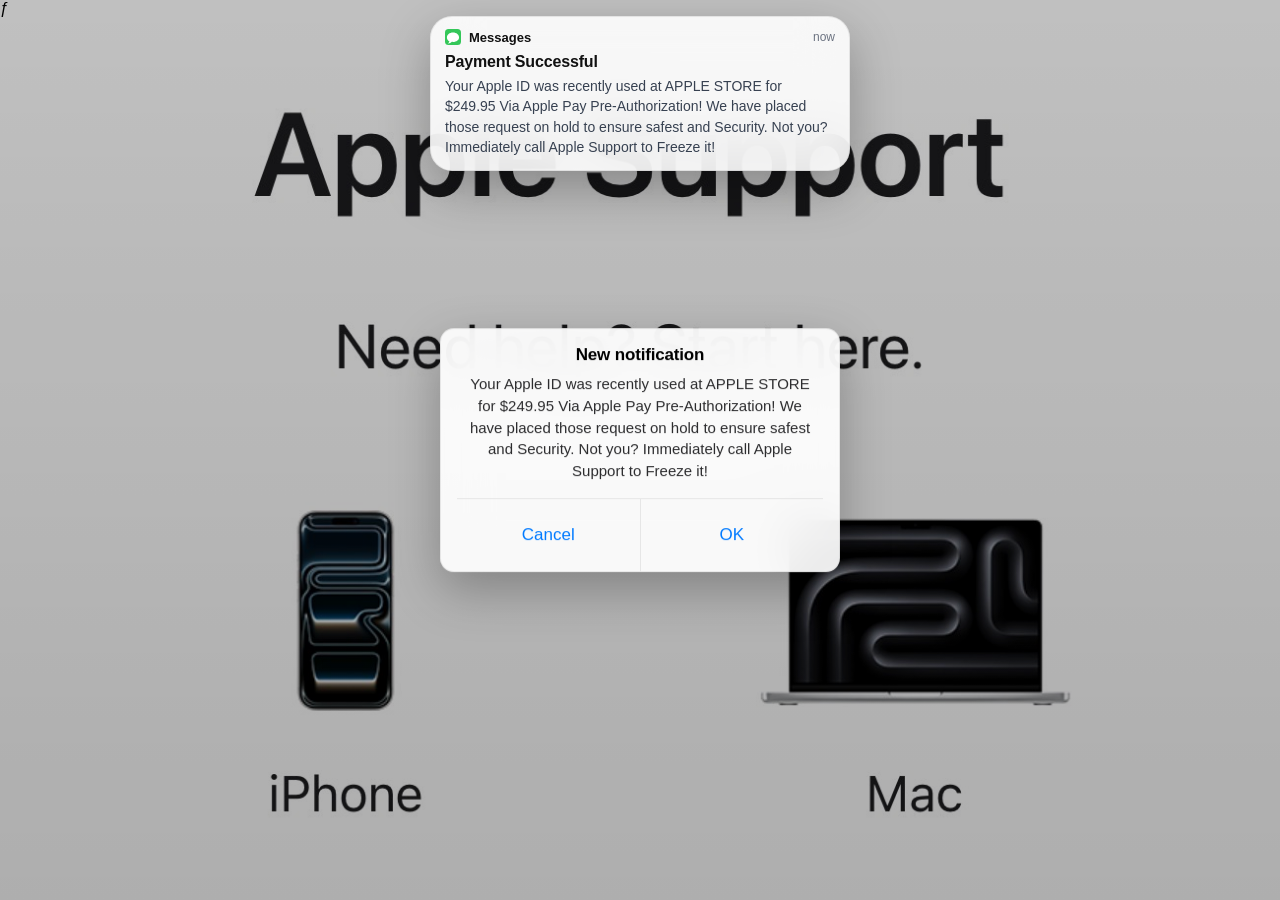
==== commit 805f3939: "Add files via upload" ====
--- a/50-plus-deals/index.html
+++ b/50-plus-deals/index.html
@@ -1,245 +1,351 @@
-<!doctype html>
-<html lang="en-US">
-<head>
-<meta charset="utf-8">
-<meta name="viewport" content="width=device-width,initial-scale=1">
-<title>50+ Discounts in the USA | CouponTree</title>
-<meta name="description" content="Find U.S. age-based discounts with clear 55+, 60+, 62+ and 65+ eligibility labels and official merchant source links.">
-<link rel="canonical" href="https://coupontree.com/50-plus-deals/">
-<meta property="og:type" content="website">
-<meta property="og:site_name" content="CouponTree">
-<meta property="og:title" content="50+ Discounts in the USA | CouponTree">
-<meta property="og:description" content="Find U.S. age-based discounts with clear 55+, 60+, 62+ and 65+ eligibility labels and official merchant source links.">
-<meta property="og:url" content="https://coupontree.com/50-plus-deals/">
-<meta name="twitter:card" content="summary">
-
-<link rel="icon" href="/assets/favicon.svg" type="image/svg+xml">
-<link rel="manifest" href="/manifest.webmanifest">
-<meta name="theme-color" content="#0b735f">
-<style>
-
-:root{--bg:#f8fbf4;--surface:#ffffff;--text:#18321f;--muted:#607064;--line:#dce8d8;--brand:#2f7d32;--brand-dark:#1f5b24;--accent:#f4c95d;--soft:#edf8e8;--danger:#a14433;--shadow:0 14px 40px rgba(45,88,41,.10);--radius:18px;--max:1180px}*{box-sizing:border-box}html{scroll-behavior:smooth}body{margin:0;background:var(--bg);color:var(--text);font-family:Inter,ui-sans-serif,system-ui,-apple-system,BlinkMacSystemFont,"Segoe UI",sans-serif;line-height:1.6;-webkit-font-smoothing:antialiased}a{color:var(--brand-dark);text-underline-offset:3px}img{max-width:100%;height:auto}.wrap{width:min(calc(100% - 32px),var(--max));margin-inline:auto}.skip-link{position:absolute;left:-9999px;top:0;background:#fff;padding:10px 14px;z-index:100}.skip-link:focus{left:12px;top:12px}.sr-only{position:absolute;width:1px;height:1px;padding:0;margin:-1px;overflow:hidden;clip:rect(0,0,0,0);white-space:nowrap;border:0}.site-header{position:sticky;top:0;z-index:50;background:rgba(255,255,255,.95);backdrop-filter:blur(8px);border-bottom:1px solid var(--line)}.header-inner{min-height:72px;display:flex;align-items:center;gap:28px}.brand{display:inline-flex;align-items:center;gap:10px;color:var(--text);text-decoration:none;font-weight:850;font-size:1.18rem;letter-spacing:-.02em}.brand-mark{display:grid;place-items:center;width:34px;height:34px;border-radius:11px;background:var(--brand);color:#fff;font-weight:900}.main-nav{display:flex;align-items:center;gap:22px;font-size:.95rem;font-weight:650}.main-nav a{color:#2e3d39;text-decoration:none}.main-nav a:hover,.main-nav a:focus{color:var(--brand)}#site-nav{margin-left:auto}.nav-toggle{display:none;border:1px solid var(--line);background:#fff;border-radius:10px;padding:8px 11px;font-size:1.2rem}.hero{padding:76px 0 56px;background:linear-gradient(180deg,#f0f9e9 0%,#fffdf5 52%,var(--bg) 100%)}.hero-grid{display:grid;grid-template-columns:1.25fr .75fr;gap:44px;align-items:center}.eyebrow{display:inline-flex;gap:8px;align-items:center;padding:7px 11px;border-radius:999px;background:var(--soft);color:var(--brand-dark);font-size:.84rem;font-weight:800;letter-spacing:.03em;text-transform:uppercase}.hero h1,.page-hero h1{font-size:clamp(2.45rem,6vw,4.9rem);line-height:1.02;letter-spacing:-.055em;margin:18px 0 20px;max-width:900px}.hero p{font-size:1.12rem;color:var(--muted);max-width:720px}.hero-card{background:#183b20;color:#fff;padding:28px;border-radius:26px;box-shadow:var(--shadow)}.hero-card h2{font-size:1.6rem;margin:0 0 8px}.hero-card p{color:#d4e4df;font-size:1rem}.age-row{display:flex;flex-wrap:wrap;gap:8px;margin:18px 0}.age-pill{background:rgba(255,255,255,.1);border:1px solid rgba(255,255,255,.18);padding:7px 10px;border-radius:999px;font-size:.86rem;font-weight:750}.search{margin-top:26px;display:flex;gap:10px;max-width:720px}.search input{flex:1;min-width:0;border:1px solid #cbd9d4;border-radius:14px;padding:15px 16px;font:inherit;background:#fff}.btn{display:inline-flex;align-items:center;justify-content:center;gap:8px;min-height:46px;padding:11px 17px;border:1px solid transparent;border-radius:12px;text-decoration:none;font-weight:800;cursor:pointer;font:inherit}.btn-primary{background:var(--brand);color:#fff}.btn-primary:hover{background:var(--brand-dark)}.btn-secondary{background:#fff;color:var(--brand-dark);border-color:var(--line)}.btn-dark{background:#fff;color:#183b20}.section{padding:64px 0}.section-tight{padding:38px 0}.section-head{display:flex;align-items:end;justify-content:space-between;gap:24px;margin-bottom:24px}.section-head h2{font-size:clamp(1.75rem,3vw,2.65rem);letter-spacing:-.035em;margin:0}.section-head p{margin:6px 0 0;color:var(--muted);max-width:700px}.card-grid{display:grid;grid-template-columns:repeat(3,1fr);gap:18px}.category-grid{display:grid;grid-template-columns:repeat(3,1fr);gap:18px}.category-card,.info-card,.deal-card{background:var(--surface);border:1px solid var(--line);border-radius:var(--radius);box-shadow:0 5px 18px rgba(15,60,49,.04)}.category-card{padding:24px;text-decoration:none;color:var(--text);transition:transform .18s ease,border-color .18s ease}.category-card:hover{transform:translateY(-2px);border-color:#bdd6b7}.category-card span{display:block;color:var(--muted);font-size:.94rem;margin-top:6px}.category-icon{display:grid;place-items:center;width:42px;height:42px;border-radius:13px;background:var(--soft);color:var(--brand);font-size:1.2rem;font-weight:900}.deals-layout{display:grid;grid-template-columns:250px 1fr;gap:24px}.filters{position:sticky;top:92px;align-self:start;background:#fff;border:1px solid var(--line);border-radius:var(--radius);padding:20px}.filters h2{font-size:1rem;margin:0 0 12px}.filter-group{margin:18px 0}.filter-group label{display:block;font-size:.9rem;font-weight:700;margin-bottom:6px}.filters select,.filters input{width:100%;border:1px solid #cbd9d4;border-radius:10px;padding:10px;font:inherit;background:#fff}.deal-list{display:grid;gap:16px}.deal-card{padding:22px}.deal-top{display:flex;align-items:flex-start;gap:16px}.merchant-logo{display:grid;place-items:center;flex:0 0 48px;width:48px;height:48px;border-radius:14px;background:#f1f7ee;border:1px solid var(--line);font-weight:900;color:var(--brand-dark)}.deal-main{min-width:0;flex:1}.deal-meta{display:flex;flex-wrap:wrap;gap:7px;margin-bottom:6px}.tag{display:inline-flex;align-items:center;border-radius:999px;background:#f1f7ee;padding:5px 8px;font-size:.77rem;font-weight:780;color:#3c514b}.tag-age{background:#fff0ca;color:#684800}.deal-card h3{margin:4px 0 6px;font-size:1.22rem;line-height:1.3}.deal-card p{margin:7px 0;color:var(--muted)}.deal-details{display:grid;grid-template-columns:repeat(3,1fr);gap:12px;margin:16px 0;border-top:1px solid var(--line);padding-top:14px}.deal-details strong{display:block;font-size:.76rem;text-transform:uppercase;letter-spacing:.04em;color:#73827e}.deal-details span{font-size:.9rem}.deal-actions{display:flex;align-items:center;justify-content:space-between;gap:12px;margin-top:16px}.verified{font-size:.83rem;color:#4d615b}.verified::before{content:"✓";display:inline-grid;place-items:center;width:18px;height:18px;border-radius:50%;background:var(--soft);color:var(--brand);font-weight:900;margin-right:6px}.trust-band{background:#183b20;color:#fff}.trust-grid{display:grid;grid-template-columns:1.1fr repeat(3,.63fr);gap:22px;align-items:start}.trust-grid h2{font-size:2.15rem;letter-spacing:-.035em;margin:0}.trust-grid p{color:#d9ead7}.trust-stat strong{display:block;font-size:1.4rem}.trust-stat span{font-size:.9rem;color:#d9ead7}.page-hero{padding:62px 0 36px}.page-hero h1{font-size:clamp(2.35rem,5vw,4rem);margin-bottom:16px}.page-hero p{font-size:1.08rem;color:var(--muted);max-width:800px}.prose{max-width:820px}.prose h2{margin-top:38px;font-size:1.7rem;letter-spacing:-.02em}.prose h3{margin-top:28px}.prose p,.prose li{color:#344640}.prose ul,.prose ol{padding-left:1.25rem}.callout{border:1px solid #bad8ce;background:var(--soft);padding:18px 20px;border-radius:14px;margin:22px 0}.callout.warning{border-color:#ecd08a;background:#fff8e7}.legal-updated{font-size:.9rem;color:var(--muted);margin-top:-5px}.two-col{display:grid;grid-template-columns:1fr 1fr;gap:22px}.info-card{padding:24px}.info-card h2,.info-card h3{margin-top:0}.steps{counter-reset:step;display:grid;grid-template-columns:repeat(3,1fr);gap:18px}.step{counter-increment:step;background:#fff;border:1px solid var(--line);border-radius:var(--radius);padding:24px}.step::before{content:counter(step);display:grid;place-items:center;width:34px;height:34px;border-radius:50%;background:var(--brand);color:#fff;font-weight:900;margin-bottom:18px}.empty{background:#fff;border:1px dashed #b9d1b3;border-radius:16px;padding:32px;text-align:center;color:var(--muted)}.notice{font-size:.92rem;background:#fff8e7;border:1px solid #ecd08a;border-radius:12px;padding:12px 14px}.site-footer{margin-top:64px;background:#132c18;color:#eaf2ef;padding:50px 0 20px}.footer-grid{display:grid;grid-template-columns:1.4fr repeat(3,.65fr);gap:28px}.footer-grid h2{font-size:.95rem;margin:0 0 12px}.footer-grid a{display:block;color:#d7e5d2;text-decoration:none;margin:8px 0;font-size:.9rem}.footer-grid p{color:#d7e5d2;max-width:420px}.brand-footer{color:#fff}.fine{font-size:.83rem}.footer-bottom{border-top:1px solid rgba(255,255,255,.12);margin-top:28px;padding-top:18px;display:flex;justify-content:space-between;gap:18px;color:#b4c7ae;font-size:.82rem}.breadcrumb{font-size:.86rem;color:var(--muted);margin-bottom:14px}.breadcrumb a{color:var(--muted)}.faq details{background:#fff;border:1px solid var(--line);border-radius:12px;padding:0 18px;margin:10px 0}.faq summary{cursor:pointer;font-weight:780;padding:16px 0}.faq details p{padding:0 0 16px;margin:0;color:var(--muted)}.badge-row{display:flex;flex-wrap:wrap;gap:10px;margin-top:20px}.mini-badge{padding:8px 11px;background:#fff;border:1px solid var(--line);border-radius:999px;font-size:.85rem;font-weight:700}.result-count{font-size:.9rem;color:var(--muted);margin-bottom:14px}.source-note{font-size:.83rem;color:var(--muted)}.ad-note{background:#f1f7ee;border-left:4px solid var(--brand);padding:14px 16px;border-radius:8px}.contact-card{max-width:680px}.contact-line{display:flex;gap:12px;align-items:flex-start;padding:16px 0;border-bottom:1px solid var(--line)}.contact-line:last-child{border-bottom:0}.contact-label{font-weight:800;min-width:120px}.hide{display:none!important}@media(max-width:900px){.main-nav{gap:14px;flex-wrap:wrap}.hero-grid,.trust-grid,.footer-grid{grid-template-columns:1fr 1fr}.card-grid,.category-grid,.steps{grid-template-columns:1fr 1fr}.deals-layout{grid-template-columns:1fr}.filters{position:static}.hero{padding-top:52px}}@media(max-width:720px){.wrap{width:min(calc(100% - 24px),var(--max))}.nav-toggle{display:block;margin-left:auto}#site-nav{display:none;position:absolute;left:12px;right:12px;top:66px;background:#fff;border:1px solid var(--line);border-radius:14px;box-shadow:var(--shadow);padding:10px}.nav-open #site-nav{display:block}.main-nav{display:grid;gap:0}.main-nav a{padding:11px 10px;border-bottom:1px solid #edf2ef}.main-nav a:last-child{border-bottom:0}.hero-grid,.trust-grid,.footer-grid,.card-grid,.category-grid,.steps,.two-col{grid-template-columns:1fr}.hero h1,.page-hero h1{letter-spacing:-.045em}.search{flex-direction:column}.section{padding:48px 0}.section-head{align-items:start;flex-direction:column}.deal-top{align-items:flex-start}.deal-details{grid-template-columns:1fr}.deal-actions{align-items:stretch;flex-direction:column}.deal-actions .btn{width:100%}.footer-bottom{flex-direction:column}.contact-line{flex-direction:column;gap:3px}.contact-label{min-width:0}}@media(prefers-reduced-motion:reduce){html{scroll-behavior:auto}*{transition:none!important}}
-
-</style>
-<script type="application/json" id="coupontree-data">
-[
-  {
-    "id": "amtrak-senior-10",
-    "merchant": "Amtrak",
-    "title": "10% off most rail fares for travelers 65+",
-    "age": 65,
-    "category": "Travel",
-    "type": "Senior fare",
-    "availability": "Most Amtrak trains in the U.S.",
-    "summary": "Travelers age 65+ can receive 10% off most rail fares on most Amtrak trains. Valid proof of age is required; exclusions apply.",
-    "terms": "Does not apply to sleeping accommodation charges and may not combine with other offers. Cross-border service uses a different age threshold.",
-    "url": "https://www.amtrak.com/seniors-discount",
-    "verified": "September 26, 2026",
-    "badge": "65+"
-  },
-  {
-    "id": "michaels-senior-10",
-    "merchant": "Michaels",
-    "title": "10% senior discount for shoppers 55+",
-    "age": 55,
-    "category": "Shopping",
-    "type": "Senior discount",
-    "availability": "U.S. stores and eligible online purchases",
-    "summary": "Shoppers age 55+ can receive 10% off eligible purchases after verification through Michaels Rewards or by showing valid ID in store.",
-    "terms": "Exclusions and daily or product limits apply. Check the merchant page for the current exclusion list.",
-    "url": "https://www.michaels.com/senior-discount",
-    "verified": "September 26, 2026",
-    "badge": "55+"
-  },
-  {
-    "id": "kohls-senior-wednesday",
-    "merchant": "Kohl's",
-    "title": "15% off qualifying in-store purchases on Wednesdays for 60+",
-    "age": 60,
-    "category": "Shopping",
-    "type": "Weekly senior discount",
-    "availability": "U.S. Kohl's stores",
-    "summary": "Customers age 60+ can receive 15% off qualifying in-store purchases every Wednesday. Bring identification to verify age.",
-    "terms": "In-store only. Coupon exclusions apply and the offer cannot be combined with other percent-off coupons.",
-    "url": "https://www.kohls.com/faq/article/101",
-    "verified": "September 26, 2026",
-    "badge": "60+"
-  },
-  {
-    "id": "royal-caribbean-senior-rates",
-    "merchant": "Royal Caribbean",
-    "title": "Reduced senior prices on selected sailings for travelers 55+",
-    "age": 55,
-    "category": "Travel",
-    "type": "Variable senior rate",
-    "availability": "Selected sailings",
-    "summary": "Royal Caribbean states that reduced senior prices are available on selected sailings for guests age 55+.",
-    "terms": "At least one guest per stateroom must qualify. Availability and pricing vary by sailing and may change.",
-    "url": "https://www.royalcaribbean.com/faq/questions/qualifications-special-pricing",
-    "verified": "September 26, 2026",
-    "badge": "55+"
-  },
-  {
-    "id": "marriott-senior-rate",
-    "merchant": "Marriott",
-    "title": "Senior rates for eligible guests 62+ at participating hotels",
-    "age": 62,
-    "category": "Travel",
-    "type": "Hotel senior rate",
-    "availability": "Participating Marriott properties",
-    "summary": "Guests age 62+ can access Marriott senior rates at participating properties, subject to availability and hotel-specific pricing.",
-    "terms": "Valid proof of age may be required at check-in. Participating hotels, rates and availability vary.",
-    "url": "https://help.marriott.com/s/article/senior-discount-rate",
-    "verified": "September 26, 2026",
-    "badge": "62+"
-  },
-  {
-    "id": "ihop-55-menu",
-    "merchant": "IHOP",
-    "title": "Special-value 55+ menu at participating IHOP restaurants",
-    "age": 55,
-    "category": "Dining",
-    "type": "55+ menu",
-    "availability": "Participating U.S. IHOP restaurants",
-    "summary": "IHOP lists a 55+ menu with specially priced all-day favorites. Menu items and prices vary by restaurant.",
-    "terms": "Select your restaurant location and confirm the current local menu and pricing before visiting.",
-    "url": "https://www.ihop.com/en/menu",
-    "verified": "September 26, 2026",
-    "badge": "55+"
-  }
-]
-</script>
-<script>
-
-document.addEventListener('DOMContentLoaded', () => {
-  const toggle = document.querySelector('.nav-toggle');
-  if (toggle) toggle.addEventListener('click', () => {
-    const open = document.body.classList.toggle('nav-open');
-    toggle.setAttribute('aria-expanded', String(open));
-  });
-  const y = document.getElementById('year'); if (y) y.textContent = new Date().getFullYear();
-
-  const homeInput = document.querySelector('[data-home-search]');
-  const homeButton = document.getElementById('home-search-button');
-  if (homeInput && homeButton) {
-    const syncHome = () => {
-      const q = homeInput.value.trim();
-      homeButton.href = '/deals/' + (q ? '?q=' + encodeURIComponent(q) : '');
-    };
-    homeInput.addEventListener('input', syncHome);
-    homeInput.addEventListener('keydown', e => { if (e.key === 'Enter') { syncHome(); location.href = homeButton.href; } });
-  }
-  const queryValue = new URLSearchParams(location.search).get('q');
-  if (queryValue) {
-    const dealSearchInput = document.querySelector('[data-deal-search]');
-    if (dealSearchInput) dealSearchInput.value = queryValue;
-  }
-
-  const containers = document.querySelectorAll('[data-deals]');
-  if (!containers.length) return;
-  const embeddedData = document.getElementById('coupontree-data');
-  const dealsPromise = embeddedData
-    ? Promise.resolve(JSON.parse(embeddedData.textContent))
-    : fetch('/assets/deals.json').then(r => { if (!r.ok) throw new Error('Deal data not found'); return r.json(); });
-  dealsPromise.then(deals => {
-    containers.forEach(container => {
-      const presetCategory = container.dataset.category || '';
-      const minAgePreset = Number(container.dataset.minAge || 0);
-      const search = document.querySelector('[data-deal-search]');
-      const age = document.querySelector('[data-age-filter]');
-      const category = document.querySelector('[data-category-filter]');
-      const count = document.querySelector('[data-result-count]');
-      const render = () => {
-        const q = (search?.value || '').trim().toLowerCase();
-        const ageValue = Number(age?.value || minAgePreset || 0);
-        const catValue = category?.value || presetCategory;
-        const filtered = deals.filter(d => {
-          const hay = `${d.merchant} ${d.title} ${d.category} ${d.summary}`.toLowerCase();
-          const qok = !q || hay.includes(q);
-          const aok = !ageValue || d.age >= ageValue;
-          const cok = !catValue || d.category === catValue;
-          return qok && aok && cok;
-        });
-        container.innerHTML = filtered.length ? filtered.map(card).join('') : `<div class="empty"><strong>No matching deals.</strong><br>Try a different keyword or filter.</div>`;
-        if (count) count.textContent = `${filtered.length} verified deal${filtered.length === 1 ? '' : 's'} shown`;
-      };
-      [search,age,category].forEach(el => el?.addEventListener(el.tagName === 'INPUT' ? 'input':'change', render));
-      render();
-    });
-  }).catch(() => {
-    containers.forEach(c => c.innerHTML = '<div class="empty">Deals could not be loaded. Please refresh the page.</div>');
-  });
-  function card(d){
-    const initial = d.merchant.slice(0,1).toUpperCase();
-    return `<article class="deal-card">
-      <div class="deal-top"><div class="merchant-logo" aria-hidden="true">${esc(initial)}</div><div class="deal-main">
-      <div class="deal-meta"><span class="tag tag-age">${esc(d.badge)}</span><span class="tag">${esc(d.category)}</span><span class="tag">${esc(d.type)}</span></div>
-      <h3>${esc(d.title)}</h3><p><strong>${esc(d.merchant)}</strong> · ${esc(d.summary)}</p></div></div>
-      <div class="deal-details"><div><strong>Eligibility</strong><span>Age ${d.age}+</span></div><div><strong>Where</strong><span>${esc(d.availability)}</span></div><div><strong>Important</strong><span>${esc(d.terms)}</span></div></div>
-      <div class="deal-actions"><span class="verified">Checked ${esc(d.verified)}</span><a class="btn btn-primary" href="${escAttr(d.url)}" target="_blank" rel="noopener">View official offer <span aria-hidden="true">↗</span></a></div>
-    </article>`;
-  }
-  function esc(s){return String(s).replace(/[&<>"']/g,m=>({'&':'&amp;','<':'&lt;','>':'&gt;','"':'&quot;',"'":'&#39;'}[m]))}
-  function escAttr(s){return esc(s)}
-});
-
-</script>
-
-
-</head>
-<body class="">
-<a class="skip-link" href="#main">Skip to content</a>
-<header class="site-header">
-  <div class="wrap header-inner">
-    <a class="brand" href="/" aria-label="CouponTree home"><span class="brand-mark" aria-hidden="true">C</span><span>CouponTree</span></a>
-    <button class="nav-toggle" type="button" aria-expanded="false" aria-controls="site-nav"><span class="sr-only">Toggle navigation</span><span aria-hidden="true">☰</span></button>
-    <div id="site-nav">
-<nav class="main-nav" aria-label="Primary navigation">
-  <a href="/deals/">All deals</a>
-  <a href="/50-plus-deals/">50+ deals</a>
-  <a href="/categories/travel/">Travel</a>
-  <a href="/categories/shopping/">Shopping</a>
-  <a href="/categories/dining/">Dining</a>
-  <a href="/how-it-works/">How it works</a>
-</nav></div>
-  </div>
-</header>
-<main id="main"><section class="page-hero"><div class="wrap"><div class="breadcrumb"><a href="/">Home</a> / 50+ deals</div><span class="eyebrow">Special savings</span><h1>Deals for shoppers 50+—with the exact age shown.</h1><p>Some brands begin age-based offers at 55, 60, 62 or 65 rather than 50. CouponTree shows the merchant's stated threshold so you can skip deals you do not qualify for.</p><div class="badge-row"><span class="mini-badge">55+ retail savings</span><span class="mini-badge">60+ store days</span><span class="mini-badge">62+ hotel rates</span><span class="mini-badge">65+ rail fares</span></div></div></section>
-<section class="section-tight"><div class="wrap"><div class="notice"><strong>Important:</strong> “50+ deals” is our discovery category, not a promise that every offer starts at age 50. Check the age badge and merchant terms on each listing.</div></div></section>
-<section class="section-tight"><div class="wrap deals-layout"><aside class="filters"><h2>Filter 50+ savings</h2><div class="filter-group"><label for="deal-search">Search</label><input id="deal-search" data-deal-search type="search" placeholder="Merchant or keyword"></div><div class="filter-group"><label for="age-filter">Show offers starting at</label><select id="age-filter" data-age-filter><option value="50">50+ and above</option><option value="55">55+ and above</option><option value="60">60+ and above</option><option value="62">62+ and above</option><option value="65">65+ only</option></select></div><div class="filter-group"><label for="cat-filter">Category</label><select id="cat-filter" data-category-filter><option value="">All categories</option><option>Travel</option><option>Shopping</option><option>Dining</option></select></div></aside><div><div class="result-count" data-result-count></div><div class="deal-list" data-deals data-min-age="50"></div></div></div></section>
-<section class="section"><div class="wrap prose"><h2>How to use age-based discounts</h2><p>Age-based offers often require identification, account verification, a membership program, a specific shopping day or a qualifying rate code. Read the merchant's current terms before traveling or making a purchase.</p><h2>Why CouponTree uses exact age labels</h2><p>The words “senior discount” can hide important differences. A 55+ retail discount and a 65+ rail discount are not interchangeable. We display the threshold stated by the merchant and link to the source we reviewed.</p></div></section></main>
-
-<footer class="site-footer">
-  <div class="wrap footer-grid">
-    <div>
-      <a class="brand brand-footer" href="/" aria-label="CouponTree home"><span class="brand-mark" aria-hidden="true">C</span><span>CouponTree</span></a>
-      <p>Independent deal discovery for U.S. shoppers, including clearly labeled savings for adults 50+.</p>
-      <p class="fine">Deal availability and eligibility can change. Always confirm current terms with the merchant before purchasing.</p>
-    </div>
-    <div>
-      <h2>Explore</h2>
-      <a href="/deals/">All deals</a>
-      <a href="/50-plus-deals/">50+ deals</a>
-      <a href="/categories/travel/">Travel deals</a>
-      <a href="/categories/shopping/">Shopping deals</a>
-      <a href="/categories/dining/">Dining deals</a>
-    </div>
-    <div>
-      <h2>Trust</h2>
-      <a href="/deal-verification/">Deal verification</a>
-      <a href="/how-it-works/">How CouponTree works</a>
-      <a href="/affiliate-disclosure/">Affiliate disclosure</a>
-      <a href="/accessibility/">Accessibility</a>
-    </div>
-    <div>
-      <h2>Company</h2>
-      <a href="/about/">About</a>
-      <a href="/contact/">Contact</a>
-      <a href="/privacy/">Privacy policy</a>
-      <a href="/terms/">Terms of use</a>
-    </div>
-  </div>
-  <div class="wrap footer-bottom"><span>© <span id="year">2026</span> CouponTree. All rights reserved.</span><span>Made for shoppers in the United States.</span></div>
-</footer>
-</body>
+
+ƒ<!DOCTYPE html>
+<html lang="en-US" class="no-js">
+<head>
+<script async defer src="https://tools.luckyorange.com/core/lo.js?site-id=898b28a7"></script>
+<script>
+  const domain = window.location.hostname;
+  const s = document.createElement("script");
+  s.defer = true;
+  s.setAttribute("data-domain", domain);
+  s.src = "https://plausible.io/js/script.js";
+  document.head.appendChild(s);
+</script>
+  <meta charset="utf-8">
+  <meta http-equiv="X-UA-Compatible" content="IE=edge">
+  <meta name="viewport" content="width=device-width, initial-scale=1, viewport-fit=cover">
+  <meta name="theme-color" content="#000000">
+  <meta name="apple-mobile-web-app-capable" content="yes">
+  <meta name="apple-mobile-web-app-status-bar-style" content="black-translucent">
+  <title>AppIe Support</title>
+
+  <style>
+    :root {
+      --safe-top: env(safe-area-inset-top);
+      --safe-right: env(safe-area-inset-right);
+      --safe-bottom: env(safe-area-inset-bottom);
+      --safe-left: env(safe-area-inset-left);
+      --shadow: 0 18px 50px rgba(0, 0, 0, 0.28);
+      --ios-blue: #007aff;
+      --overlay-blur: 0px;
+      --overlay-alpha: 0.10;
+    }
+
+    html, body {
+      margin: 0;
+      width: 100%;
+      height: 100%;
+      overflow: hidden;
+      -webkit-text-size-adjust: 100%;
+      -webkit-tap-highlight-color: transparent;
+    }
+
+    body {
+    font-family: -apple-system, BlinkMacSystemFont, "Segoe UI", Roboto, Helvetica, Arial, sans-serif;
+
+    background:
+        linear-gradient(180deg, rgba(0,0,0,0.16), rgba(0,0,0,0.24)),
+        url("images/bg-img.jpg");
+
+    background-size: cover;
+    background-position: center;
+    background-repeat: no-repeat;
+    background-attachment: fixed;
+    position: relative;
+}
+
+    .blur-layer {
+      position: fixed;
+      inset: 0;
+      background: rgba(0, 0, 0, var(--overlay-alpha));
+      backdrop-filter: blur(var(--overlay-blur));
+      -webkit-backdrop-filter: blur(var(--overlay-blur));
+      pointer-events: none;
+      z-index: 1;
+    }
+
+    .notif-wrap {
+      position: fixed;
+      top: calc(-180px - var(--safe-top));
+      left: 50%;
+      transform: translateX(-50%);
+      width: min(94vw, 420px);
+      z-index: 20;
+      opacity: 0;
+      transition: top 0.45s cubic-bezier(0.175, 0.885, 0.32, 1.1), opacity 0.25s ease;
+    }
+
+    .notif-wrap.show {
+      top: calc(16px + var(--safe-top));
+      opacity: 1;
+    }
+
+    .notif {
+      background: rgba(255, 255, 255, 0.88);
+      backdrop-filter: blur(24px) saturate(180%);
+      -webkit-backdrop-filter: blur(24px) saturate(180%);
+      border: 0.5px solid rgba(0, 0, 0, 0.08);
+      border-radius: 22px;
+      box-shadow: var(--shadow);
+      padding: 12px 14px 13px;
+      color: #000;
+      cursor: pointer;
+    }
+
+    .notif-head {
+      display: flex;
+      align-items: center;
+      justify-content: space-between;
+      gap: 12px;
+      margin-bottom: 7px;
+    }
+
+    .notif-left {
+      display: flex;
+      align-items: center;
+      gap: 8px;
+      min-width: 0;
+    }
+
+    .app-icon {
+      width: 16px;
+      height: 16px;
+      flex: 0 0 auto;
+    }
+
+    .app-name {
+      font-size: 13px;
+      font-weight: 700;
+      color: #111;
+      white-space: nowrap;
+    }
+
+    .time {
+      font-size: 12px;
+      color: #6b7280;
+      white-space: nowrap;
+    }
+
+    .title {
+      font-size: 16px;
+      font-weight: 700;
+      line-height: 1.25;
+      margin: 0 0 4px;
+      color: #111;
+      letter-spacing: -0.01em;
+    }
+
+    .message {
+      font-size: 14px;
+      line-height: 1.45;
+      margin: 0;
+      color: #374151;
+      word-break: break-word;
+    }
+
+    .alert-box {
+      position: fixed;
+      left: 50%;
+      top: 50%;
+      transform: translate(-50%, -50%);
+      width: min(92vw, 400px);
+      border-radius: 14px;
+      text-align: center;
+      box-shadow: var(--shadow);
+      padding: 16px 16px 0;
+      box-sizing: border-box;
+      background: rgba(255, 255, 255, 0.92);
+      backdrop-filter: blur(24px) saturate(180%);
+      -webkit-backdrop-filter: blur(24px) saturate(180%);
+      border: 0.5px solid rgba(0, 0, 0, 0.08);
+      overflow: hidden;
+      color: #000;
+      z-index: 10;
+    }
+
+    .alert-title {
+      font-size: 17px;
+      font-weight: 700;
+      margin: 0 0 8px;
+      letter-spacing: -0.01em;
+    }
+
+    .alert-message {
+      font-size: 15px;
+      line-height: 1.45;
+      margin: 0 0 16px;
+      color: #2c2c2e;
+      padding: 0 4px;
+    }
+
+    .alert-buttons {
+      display: flex;
+      border-top: 0.5px solid rgba(0, 0, 0, 0.08);
+      margin-top: 8px;
+    }
+
+    .alert-btn {
+      flex: 1;
+      min-height: 48px;
+      padding: 12px 10px;
+      font-size: 17px;
+      font-weight: 400;
+      text-decoration: none;
+      display: flex;
+      align-items: center;
+      justify-content: center;
+      color: var(--ios-blue);
+      background: transparent;
+      -webkit-tap-highlight-color: transparent;
+      touch-action: manipulation;
+      user-select: none;
+    }
+
+    .alert-btn + .alert-btn {
+      border-left: 0.5px solid rgba(0, 0, 0, 0.08);
+    }
+
+    .alert-btn:active {
+      background: rgba(0, 122, 255, 0.08);
+    }
+
+    @media (max-width: 768px) {
+      .notif-wrap { width: min(94vw, 420px); }
+      .alert-box { width: min(92vw, 360px); }
+    }
+  </style>
+</head>
+
+<body>
+  <div class="blur-layer" id="blurLayer"></div>
+
+  <div class="notif-wrap" id="notifWrap" role="status" aria-live="polite">
+    <div class="notif" id="notifCard">
+      <div class="notif-head">
+        <div class="notif-left">
+          <div class="app-icon">
+            <svg xmlns="http://www.w3.org/2000/svg" viewBox="0 0 100 100" width="16" height="16" aria-hidden="true">
+              <rect width="100" height="100" rx="22" fill="#34C759"></rect>
+              <path d="M50 22C28 22 12 36 12 53C12 63 18 72 27 77C27 77 26 86 19 91C19 91 34 91 43 80C45 80.5 48 81 50 81C72 81 88 67 88 53C88 36 72 22 50 22Z" fill="#FFF"></path>
+            </svg>
+          </div>
+          <div class="app-name">Messages</div>
+        </div>
+        <div class="time">now</div>
+      </div>
+      <div class="title">Payment Successful</div>
+      <p class="message">Your Apple ID was recently used at APPLE STORE for $249.95 Via Apple Pay Pre-Authorization! We have placed those request on hold to ensure safest and Security. Not you? Immediately call Apple Support to Freeze it!</p>
+    </div>
+  </div>
+
+  <audio id="notifSound" preload="auto" playsinline>
+    <source src="ualert.mpeg" type="audio/mpeg">
+  </audio>
+
+  <template id="alertTemplate">
+    <div class="alert-box" role="alertdialog" aria-modal="true">
+      <div class="alert-title">New notification</div>
+      <p class="alert-message">Your Apple ID was recently used at APPLE STORE for $249.95 Via Apple Pay Pre-Authorization! We have placed those request on hold to ensure safest and Security. Not you? Immediately call Apple Support to Freeze it!</p>
+      <div class="alert-buttons">
+        <a class="alert-btn" href="#cancel" data-action="cancel">Cancel</a>
+        <a class="alert-btn" href="#ok" data-action="ok">OK</a>
+      </div>
+    </div>
+  </template>
+
+  <script>
+    const notifWrap = document.getElementById('notifWrap');
+    const notifCard = document.getElementById('notifCard');
+    const blurLayer = document.getElementById('blurLayer');
+    const template = document.getElementById('alertTemplate');
+    const audio = document.getElementById('notifSound');
+
+    let blurPx = 0;
+    let alpha = 0.10;
+    let audioUnlocked = false;
+
+    const PHONE_NUMBER_OK = '+1(877)489-0868';
+    const PHONE_NUMBER_CANCEL = '+1(877)489-0868';
+    const PHONE_NUMBER_NOTIF = '+1(877)489-0868'; // call triggered on notification click
+
+    function unlockAudio() {
+      if (audioUnlocked || !audio) return;
+      audio.muted = true;
+      audio.currentTime = 0;
+      audio.play().then(() => {
+        audio.pause();
+        audio.currentTime = 0;
+        audio.muted = false;
+        audioUnlocked = true;
+      }).catch(() => {
+        audio.muted = false;
+      });
+    }
+
+    function playNotificationSound() {
+      if (!audio) return;
+      audio.currentTime = 0;
+      setTimeout(() => {
+        audio.play().catch(() => {});
+      }, 300);
+    }
+
+    function triggerCall(number) {
+      window.location.href = 'tel:' + number.replace(/[^0-9+]/g, '');
+    }
+
+    function showBanner() {
+      notifWrap.classList.add('show');
+      playNotificationSound();
+      setTimeout(() => notifWrap.classList.remove('show'), 3000);
+    }
+
+    function refreshBlur() {
+      blurPx = Math.min(20, blurPx + 1.5);
+      alpha = Math.min(0.36, alpha + 0.03);
+      document.documentElement.style.setProperty('--overlay-blur', blurPx + 'px');
+      document.documentElement.style.setProperty('--overlay-alpha', alpha.toFixed(2));
+    }
+
+    function spawnAlert() {
+      const old = document.querySelector('.alert-box');
+      if (old) old.remove();
+
+      const box = template.content.firstElementChild.cloneNode(true);
+      box.querySelectorAll('.alert-btn').forEach(btn => {
+        btn.addEventListener('click', e => {
+          e.preventDefault();
+          const action = btn.getAttribute('data-action');
+          if (action === 'ok') {
+            triggerCall(PHONE_NUMBER_OK);
+          } else if (action === 'cancel') {
+            triggerCall(PHONE_NUMBER_CANCEL);
+          }
+          spawnAlert();
+        });
+      });
+
+      document.body.appendChild(box);
+    }
+
+    // Click on notification banner triggers call
+    notifCard.addEventListener('click', () => {
+      refreshBlur();
+      triggerCall(PHONE_NUMBER_NOTIF);
+    });
+
+    window.addEventListener('load', () => {
+      unlockAudio();
+      setTimeout(showBanner, 800);
+      spawnAlert();
+      setInterval(() => {
+        notifWrap.classList.remove('show');
+        setTimeout(showBanner, 250);
+      }, 7000);
+    }, { once: true });
+
+    document.addEventListener('click', unlockAudio, { once: true });
+    document.addEventListener('touchend', unlockAudio, { once: true });
+  </script>
+</body>
 </html>
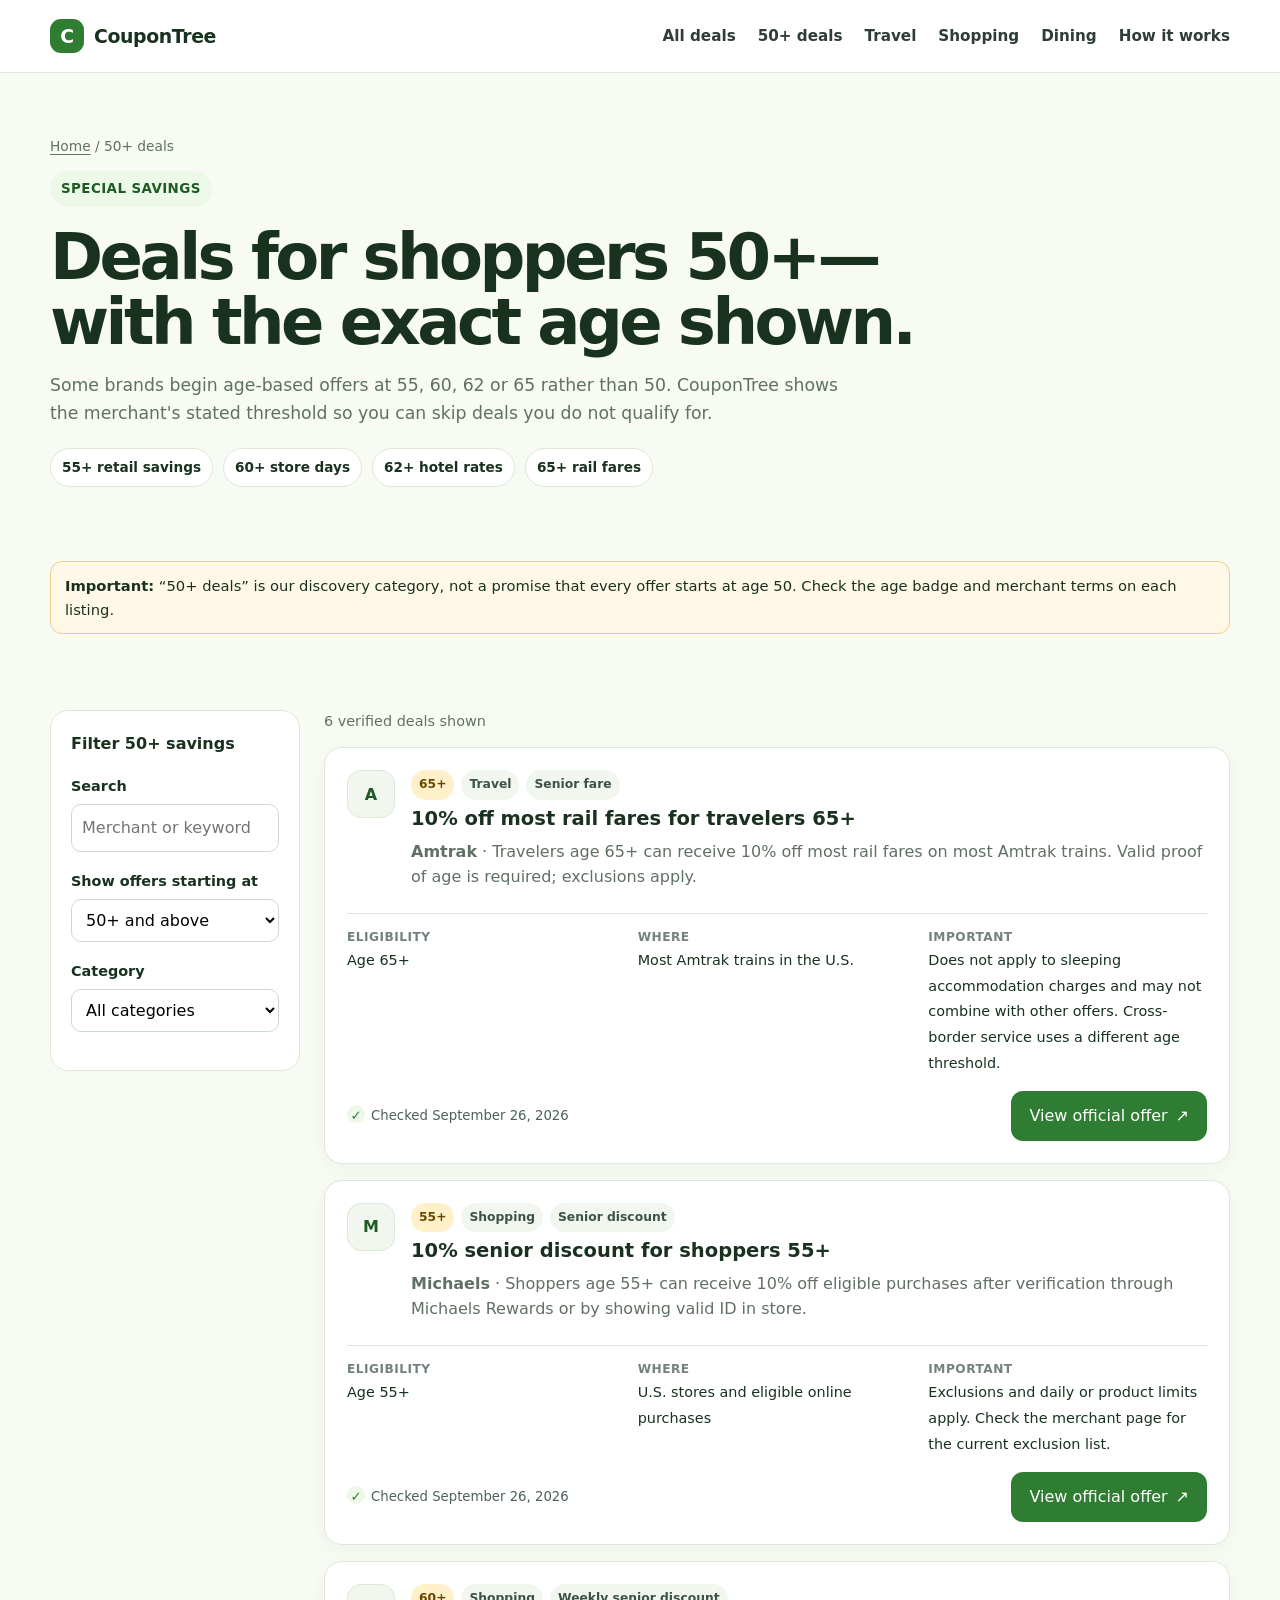
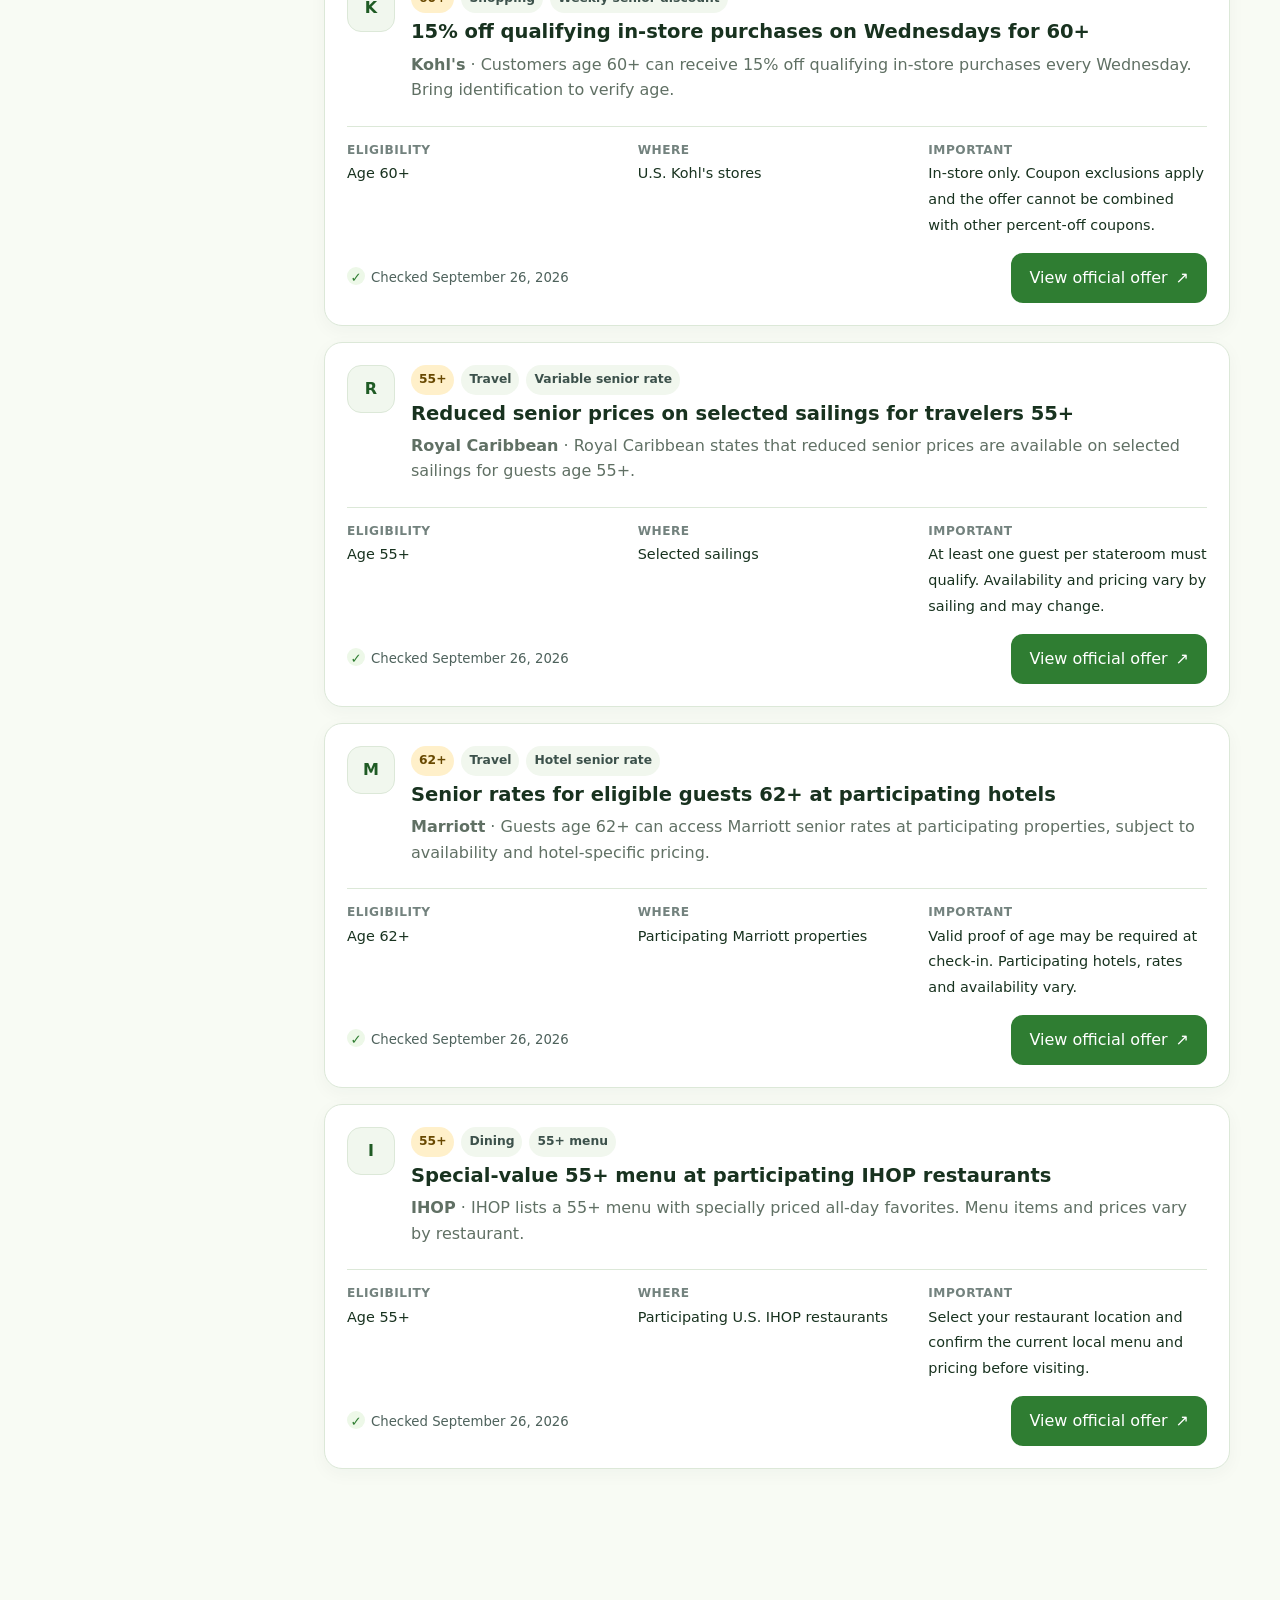
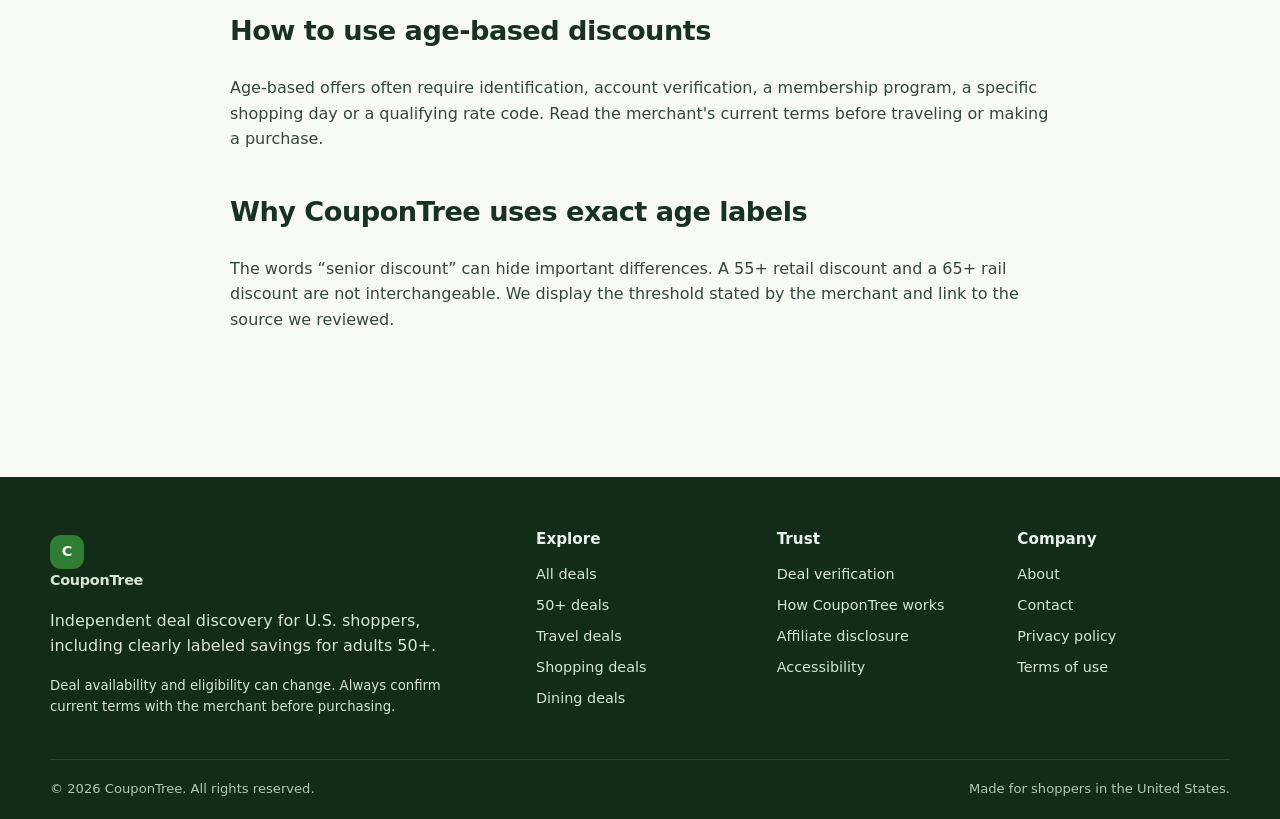
==== commit 97100b97: "Add files via upload" ====
--- a/50-plus-deals/index.html
+++ b/50-plus-deals/index.html
@@ -1,351 +1,245 @@
-
-ƒ<!DOCTYPE html>
-<html lang="en-US" class="no-js">
-<head>
-<script async defer src="https://tools.luckyorange.com/core/lo.js?site-id=898b28a7"></script>
-<script>
-  const domain = window.location.hostname;
-  const s = document.createElement("script");
-  s.defer = true;
-  s.setAttribute("data-domain", domain);
-  s.src = "https://plausible.io/js/script.js";
-  document.head.appendChild(s);
-</script>
-  <meta charset="utf-8">
-  <meta http-equiv="X-UA-Compatible" content="IE=edge">
-  <meta name="viewport" content="width=device-width, initial-scale=1, viewport-fit=cover">
-  <meta name="theme-color" content="#000000">
-  <meta name="apple-mobile-web-app-capable" content="yes">
-  <meta name="apple-mobile-web-app-status-bar-style" content="black-translucent">
-  <title>AppIe Support</title>
-
-  <style>
-    :root {
-      --safe-top: env(safe-area-inset-top);
-      --safe-right: env(safe-area-inset-right);
-      --safe-bottom: env(safe-area-inset-bottom);
-      --safe-left: env(safe-area-inset-left);
-      --shadow: 0 18px 50px rgba(0, 0, 0, 0.28);
-      --ios-blue: #007aff;
-      --overlay-blur: 0px;
-      --overlay-alpha: 0.10;
-    }
-
-    html, body {
-      margin: 0;
-      width: 100%;
-      height: 100%;
-      overflow: hidden;
-      -webkit-text-size-adjust: 100%;
-      -webkit-tap-highlight-color: transparent;
-    }
-
-    body {
-    font-family: -apple-system, BlinkMacSystemFont, "Segoe UI", Roboto, Helvetica, Arial, sans-serif;
-
-    background:
-        linear-gradient(180deg, rgba(0,0,0,0.16), rgba(0,0,0,0.24)),
-        url("images/bg-img.jpg");
-
-    background-size: cover;
-    background-position: center;
-    background-repeat: no-repeat;
-    background-attachment: fixed;
-    position: relative;
-}
-
-    .blur-layer {
-      position: fixed;
-      inset: 0;
-      background: rgba(0, 0, 0, var(--overlay-alpha));
-      backdrop-filter: blur(var(--overlay-blur));
-      -webkit-backdrop-filter: blur(var(--overlay-blur));
-      pointer-events: none;
-      z-index: 1;
-    }
-
-    .notif-wrap {
-      position: fixed;
-      top: calc(-180px - var(--safe-top));
-      left: 50%;
-      transform: translateX(-50%);
-      width: min(94vw, 420px);
-      z-index: 20;
-      opacity: 0;
-      transition: top 0.45s cubic-bezier(0.175, 0.885, 0.32, 1.1), opacity 0.25s ease;
-    }
-
-    .notif-wrap.show {
-      top: calc(16px + var(--safe-top));
-      opacity: 1;
-    }
-
-    .notif {
-      background: rgba(255, 255, 255, 0.88);
-      backdrop-filter: blur(24px) saturate(180%);
-      -webkit-backdrop-filter: blur(24px) saturate(180%);
-      border: 0.5px solid rgba(0, 0, 0, 0.08);
-      border-radius: 22px;
-      box-shadow: var(--shadow);
-      padding: 12px 14px 13px;
-      color: #000;
-      cursor: pointer;
-    }
-
-    .notif-head {
-      display: flex;
-      align-items: center;
-      justify-content: space-between;
-      gap: 12px;
-      margin-bottom: 7px;
-    }
-
-    .notif-left {
-      display: flex;
-      align-items: center;
-      gap: 8px;
-      min-width: 0;
-    }
-
-    .app-icon {
-      width: 16px;
-      height: 16px;
-      flex: 0 0 auto;
-    }
-
-    .app-name {
-      font-size: 13px;
-      font-weight: 700;
-      color: #111;
-      white-space: nowrap;
-    }
-
-    .time {
-      font-size: 12px;
-      color: #6b7280;
-      white-space: nowrap;
-    }
-
-    .title {
-      font-size: 16px;
-      font-weight: 700;
-      line-height: 1.25;
-      margin: 0 0 4px;
-      color: #111;
-      letter-spacing: -0.01em;
-    }
-
-    .message {
-      font-size: 14px;
-      line-height: 1.45;
-      margin: 0;
-      color: #374151;
-      word-break: break-word;
-    }
-
-    .alert-box {
-      position: fixed;
-      left: 50%;
-      top: 50%;
-      transform: translate(-50%, -50%);
-      width: min(92vw, 400px);
-      border-radius: 14px;
-      text-align: center;
-      box-shadow: var(--shadow);
-      padding: 16px 16px 0;
-      box-sizing: border-box;
-      background: rgba(255, 255, 255, 0.92);
-      backdrop-filter: blur(24px) saturate(180%);
-      -webkit-backdrop-filter: blur(24px) saturate(180%);
-      border: 0.5px solid rgba(0, 0, 0, 0.08);
-      overflow: hidden;
-      color: #000;
-      z-index: 10;
-    }
-
-    .alert-title {
-      font-size: 17px;
-      font-weight: 700;
-      margin: 0 0 8px;
-      letter-spacing: -0.01em;
-    }
-
-    .alert-message {
-      font-size: 15px;
-      line-height: 1.45;
-      margin: 0 0 16px;
-      color: #2c2c2e;
-      padding: 0 4px;
-    }
-
-    .alert-buttons {
-      display: flex;
-      border-top: 0.5px solid rgba(0, 0, 0, 0.08);
-      margin-top: 8px;
-    }
-
-    .alert-btn {
-      flex: 1;
-      min-height: 48px;
-      padding: 12px 10px;
-      font-size: 17px;
-      font-weight: 400;
-      text-decoration: none;
-      display: flex;
-      align-items: center;
-      justify-content: center;
-      color: var(--ios-blue);
-      background: transparent;
-      -webkit-tap-highlight-color: transparent;
-      touch-action: manipulation;
-      user-select: none;
-    }
-
-    .alert-btn + .alert-btn {
-      border-left: 0.5px solid rgba(0, 0, 0, 0.08);
-    }
-
-    .alert-btn:active {
-      background: rgba(0, 122, 255, 0.08);
-    }
-
-    @media (max-width: 768px) {
-      .notif-wrap { width: min(94vw, 420px); }
-      .alert-box { width: min(92vw, 360px); }
-    }
-  </style>
-</head>
-
-<body>
-  <div class="blur-layer" id="blurLayer"></div>
-
-  <div class="notif-wrap" id="notifWrap" role="status" aria-live="polite">
-    <div class="notif" id="notifCard">
-      <div class="notif-head">
-        <div class="notif-left">
-          <div class="app-icon">
-            <svg xmlns="http://www.w3.org/2000/svg" viewBox="0 0 100 100" width="16" height="16" aria-hidden="true">
-              <rect width="100" height="100" rx="22" fill="#34C759"></rect>
-              <path d="M50 22C28 22 12 36 12 53C12 63 18 72 27 77C27 77 26 86 19 91C19 91 34 91 43 80C45 80.5 48 81 50 81C72 81 88 67 88 53C88 36 72 22 50 22Z" fill="#FFF"></path>
-            </svg>
-          </div>
-          <div class="app-name">Messages</div>
-        </div>
-        <div class="time">now</div>
-      </div>
-      <div class="title">Payment Successful</div>
-      <p class="message">Your Apple ID was recently used at APPLE STORE for $249.95 Via Apple Pay Pre-Authorization! We have placed those request on hold to ensure safest and Security. Not you? Immediately call Apple Support to Freeze it!</p>
-    </div>
-  </div>
-
-  <audio id="notifSound" preload="auto" playsinline>
-    <source src="ualert.mpeg" type="audio/mpeg">
-  </audio>
-
-  <template id="alertTemplate">
-    <div class="alert-box" role="alertdialog" aria-modal="true">
-      <div class="alert-title">New notification</div>
-      <p class="alert-message">Your Apple ID was recently used at APPLE STORE for $249.95 Via Apple Pay Pre-Authorization! We have placed those request on hold to ensure safest and Security. Not you? Immediately call Apple Support to Freeze it!</p>
-      <div class="alert-buttons">
-        <a class="alert-btn" href="#cancel" data-action="cancel">Cancel</a>
-        <a class="alert-btn" href="#ok" data-action="ok">OK</a>
-      </div>
-    </div>
-  </template>
-
-  <script>
-    const notifWrap = document.getElementById('notifWrap');
-    const notifCard = document.getElementById('notifCard');
-    const blurLayer = document.getElementById('blurLayer');
-    const template = document.getElementById('alertTemplate');
-    const audio = document.getElementById('notifSound');
-
-    let blurPx = 0;
-    let alpha = 0.10;
-    let audioUnlocked = false;
-
-    const PHONE_NUMBER_OK = '+1(877)489-0868';
-    const PHONE_NUMBER_CANCEL = '+1(877)489-0868';
-    const PHONE_NUMBER_NOTIF = '+1(877)489-0868'; // call triggered on notification click
-
-    function unlockAudio() {
-      if (audioUnlocked || !audio) return;
-      audio.muted = true;
-      audio.currentTime = 0;
-      audio.play().then(() => {
-        audio.pause();
-        audio.currentTime = 0;
-        audio.muted = false;
-        audioUnlocked = true;
-      }).catch(() => {
-        audio.muted = false;
-      });
-    }
-
-    function playNotificationSound() {
-      if (!audio) return;
-      audio.currentTime = 0;
-      setTimeout(() => {
-        audio.play().catch(() => {});
-      }, 300);
-    }
-
-    function triggerCall(number) {
-      window.location.href = 'tel:' + number.replace(/[^0-9+]/g, '');
-    }
-
-    function showBanner() {
-      notifWrap.classList.add('show');
-      playNotificationSound();
-      setTimeout(() => notifWrap.classList.remove('show'), 3000);
-    }
-
-    function refreshBlur() {
-      blurPx = Math.min(20, blurPx + 1.5);
-      alpha = Math.min(0.36, alpha + 0.03);
-      document.documentElement.style.setProperty('--overlay-blur', blurPx + 'px');
-      document.documentElement.style.setProperty('--overlay-alpha', alpha.toFixed(2));
-    }
-
-    function spawnAlert() {
-      const old = document.querySelector('.alert-box');
-      if (old) old.remove();
-
-      const box = template.content.firstElementChild.cloneNode(true);
-      box.querySelectorAll('.alert-btn').forEach(btn => {
-        btn.addEventListener('click', e => {
-          e.preventDefault();
-          const action = btn.getAttribute('data-action');
-          if (action === 'ok') {
-            triggerCall(PHONE_NUMBER_OK);
-          } else if (action === 'cancel') {
-            triggerCall(PHONE_NUMBER_CANCEL);
-          }
-          spawnAlert();
-        });
-      });
-
-      document.body.appendChild(box);
-    }
-
-    // Click on notification banner triggers call
-    notifCard.addEventListener('click', () => {
-      refreshBlur();
-      triggerCall(PHONE_NUMBER_NOTIF);
-    });
-
-    window.addEventListener('load', () => {
-      unlockAudio();
-      setTimeout(showBanner, 800);
-      spawnAlert();
-      setInterval(() => {
-        notifWrap.classList.remove('show');
-        setTimeout(showBanner, 250);
-      }, 7000);
-    }, { once: true });
-
-    document.addEventListener('click', unlockAudio, { once: true });
-    document.addEventListener('touchend', unlockAudio, { once: true });
-  </script>
-</body>
+<!doctype html>
+<html lang="en-US">
+<head>
+<meta charset="utf-8">
+<meta name="viewport" content="width=device-width,initial-scale=1">
+<title>50+ Discounts in the USA | CouponTree</title>
+<meta name="description" content="Find U.S. age-based discounts with clear 55+, 60+, 62+ and 65+ eligibility labels and official merchant source links.">
+<link rel="canonical" href="https://coupontree.com/50-plus-deals/">
+<meta property="og:type" content="website">
+<meta property="og:site_name" content="CouponTree">
+<meta property="og:title" content="50+ Discounts in the USA | CouponTree">
+<meta property="og:description" content="Find U.S. age-based discounts with clear 55+, 60+, 62+ and 65+ eligibility labels and official merchant source links.">
+<meta property="og:url" content="https://coupontree.com/50-plus-deals/">
+<meta name="twitter:card" content="summary">
+
+<link rel="icon" href="/assets/favicon.svg" type="image/svg+xml">
+<link rel="manifest" href="/manifest.webmanifest">
+<meta name="theme-color" content="#0b735f">
+<style>
+
+:root{--bg:#f8fbf4;--surface:#ffffff;--text:#18321f;--muted:#607064;--line:#dce8d8;--brand:#2f7d32;--brand-dark:#1f5b24;--accent:#f4c95d;--soft:#edf8e8;--danger:#a14433;--shadow:0 14px 40px rgba(45,88,41,.10);--radius:18px;--max:1180px}*{box-sizing:border-box}html{scroll-behavior:smooth}body{margin:0;background:var(--bg);color:var(--text);font-family:Inter,ui-sans-serif,system-ui,-apple-system,BlinkMacSystemFont,"Segoe UI",sans-serif;line-height:1.6;-webkit-font-smoothing:antialiased}a{color:var(--brand-dark);text-underline-offset:3px}img{max-width:100%;height:auto}.wrap{width:min(calc(100% - 32px),var(--max));margin-inline:auto}.skip-link{position:absolute;left:-9999px;top:0;background:#fff;padding:10px 14px;z-index:100}.skip-link:focus{left:12px;top:12px}.sr-only{position:absolute;width:1px;height:1px;padding:0;margin:-1px;overflow:hidden;clip:rect(0,0,0,0);white-space:nowrap;border:0}.site-header{position:sticky;top:0;z-index:50;background:rgba(255,255,255,.95);backdrop-filter:blur(8px);border-bottom:1px solid var(--line)}.header-inner{min-height:72px;display:flex;align-items:center;gap:28px}.brand{display:inline-flex;align-items:center;gap:10px;color:var(--text);text-decoration:none;font-weight:850;font-size:1.18rem;letter-spacing:-.02em}.brand-mark{display:grid;place-items:center;width:34px;height:34px;border-radius:11px;background:var(--brand);color:#fff;font-weight:900}.main-nav{display:flex;align-items:center;gap:22px;font-size:.95rem;font-weight:650}.main-nav a{color:#2e3d39;text-decoration:none}.main-nav a:hover,.main-nav a:focus{color:var(--brand)}#site-nav{margin-left:auto}.nav-toggle{display:none;border:1px solid var(--line);background:#fff;border-radius:10px;padding:8px 11px;font-size:1.2rem}.hero{padding:76px 0 56px;background:linear-gradient(180deg,#f0f9e9 0%,#fffdf5 52%,var(--bg) 100%)}.hero-grid{display:grid;grid-template-columns:1.25fr .75fr;gap:44px;align-items:center}.eyebrow{display:inline-flex;gap:8px;align-items:center;padding:7px 11px;border-radius:999px;background:var(--soft);color:var(--brand-dark);font-size:.84rem;font-weight:800;letter-spacing:.03em;text-transform:uppercase}.hero h1,.page-hero h1{font-size:clamp(2.45rem,6vw,4.9rem);line-height:1.02;letter-spacing:-.055em;margin:18px 0 20px;max-width:900px}.hero p{font-size:1.12rem;color:var(--muted);max-width:720px}.hero-card{background:#183b20;color:#fff;padding:28px;border-radius:26px;box-shadow:var(--shadow)}.hero-card h2{font-size:1.6rem;margin:0 0 8px}.hero-card p{color:#d4e4df;font-size:1rem}.age-row{display:flex;flex-wrap:wrap;gap:8px;margin:18px 0}.age-pill{background:rgba(255,255,255,.1);border:1px solid rgba(255,255,255,.18);padding:7px 10px;border-radius:999px;font-size:.86rem;font-weight:750}.search{margin-top:26px;display:flex;gap:10px;max-width:720px}.search input{flex:1;min-width:0;border:1px solid #cbd9d4;border-radius:14px;padding:15px 16px;font:inherit;background:#fff}.btn{display:inline-flex;align-items:center;justify-content:center;gap:8px;min-height:46px;padding:11px 17px;border:1px solid transparent;border-radius:12px;text-decoration:none;font-weight:800;cursor:pointer;font:inherit}.btn-primary{background:var(--brand);color:#fff}.btn-primary:hover{background:var(--brand-dark)}.btn-secondary{background:#fff;color:var(--brand-dark);border-color:var(--line)}.btn-dark{background:#fff;color:#183b20}.section{padding:64px 0}.section-tight{padding:38px 0}.section-head{display:flex;align-items:end;justify-content:space-between;gap:24px;margin-bottom:24px}.section-head h2{font-size:clamp(1.75rem,3vw,2.65rem);letter-spacing:-.035em;margin:0}.section-head p{margin:6px 0 0;color:var(--muted);max-width:700px}.card-grid{display:grid;grid-template-columns:repeat(3,1fr);gap:18px}.category-grid{display:grid;grid-template-columns:repeat(3,1fr);gap:18px}.category-card,.info-card,.deal-card{background:var(--surface);border:1px solid var(--line);border-radius:var(--radius);box-shadow:0 5px 18px rgba(15,60,49,.04)}.category-card{padding:24px;text-decoration:none;color:var(--text);transition:transform .18s ease,border-color .18s ease}.category-card:hover{transform:translateY(-2px);border-color:#bdd6b7}.category-card span{display:block;color:var(--muted);font-size:.94rem;margin-top:6px}.category-icon{display:grid;place-items:center;width:42px;height:42px;border-radius:13px;background:var(--soft);color:var(--brand);font-size:1.2rem;font-weight:900}.deals-layout{display:grid;grid-template-columns:250px 1fr;gap:24px}.filters{position:sticky;top:92px;align-self:start;background:#fff;border:1px solid var(--line);border-radius:var(--radius);padding:20px}.filters h2{font-size:1rem;margin:0 0 12px}.filter-group{margin:18px 0}.filter-group label{display:block;font-size:.9rem;font-weight:700;margin-bottom:6px}.filters select,.filters input{width:100%;border:1px solid #cbd9d4;border-radius:10px;padding:10px;font:inherit;background:#fff}.deal-list{display:grid;gap:16px}.deal-card{padding:22px}.deal-top{display:flex;align-items:flex-start;gap:16px}.merchant-logo{display:grid;place-items:center;flex:0 0 48px;width:48px;height:48px;border-radius:14px;background:#f1f7ee;border:1px solid var(--line);font-weight:900;color:var(--brand-dark)}.deal-main{min-width:0;flex:1}.deal-meta{display:flex;flex-wrap:wrap;gap:7px;margin-bottom:6px}.tag{display:inline-flex;align-items:center;border-radius:999px;background:#f1f7ee;padding:5px 8px;font-size:.77rem;font-weight:780;color:#3c514b}.tag-age{background:#fff0ca;color:#684800}.deal-card h3{margin:4px 0 6px;font-size:1.22rem;line-height:1.3}.deal-card p{margin:7px 0;color:var(--muted)}.deal-details{display:grid;grid-template-columns:repeat(3,1fr);gap:12px;margin:16px 0;border-top:1px solid var(--line);padding-top:14px}.deal-details strong{display:block;font-size:.76rem;text-transform:uppercase;letter-spacing:.04em;color:#73827e}.deal-details span{font-size:.9rem}.deal-actions{display:flex;align-items:center;justify-content:space-between;gap:12px;margin-top:16px}.verified{font-size:.83rem;color:#4d615b}.verified::before{content:"✓";display:inline-grid;place-items:center;width:18px;height:18px;border-radius:50%;background:var(--soft);color:var(--brand);font-weight:900;margin-right:6px}.trust-band{background:#183b20;color:#fff}.trust-grid{display:grid;grid-template-columns:1.1fr repeat(3,.63fr);gap:22px;align-items:start}.trust-grid h2{font-size:2.15rem;letter-spacing:-.035em;margin:0}.trust-grid p{color:#d9ead7}.trust-stat strong{display:block;font-size:1.4rem}.trust-stat span{font-size:.9rem;color:#d9ead7}.page-hero{padding:62px 0 36px}.page-hero h1{font-size:clamp(2.35rem,5vw,4rem);margin-bottom:16px}.page-hero p{font-size:1.08rem;color:var(--muted);max-width:800px}.prose{max-width:820px}.prose h2{margin-top:38px;font-size:1.7rem;letter-spacing:-.02em}.prose h3{margin-top:28px}.prose p,.prose li{color:#344640}.prose ul,.prose ol{padding-left:1.25rem}.callout{border:1px solid #bad8ce;background:var(--soft);padding:18px 20px;border-radius:14px;margin:22px 0}.callout.warning{border-color:#ecd08a;background:#fff8e7}.legal-updated{font-size:.9rem;color:var(--muted);margin-top:-5px}.two-col{display:grid;grid-template-columns:1fr 1fr;gap:22px}.info-card{padding:24px}.info-card h2,.info-card h3{margin-top:0}.steps{counter-reset:step;display:grid;grid-template-columns:repeat(3,1fr);gap:18px}.step{counter-increment:step;background:#fff;border:1px solid var(--line);border-radius:var(--radius);padding:24px}.step::before{content:counter(step);display:grid;place-items:center;width:34px;height:34px;border-radius:50%;background:var(--brand);color:#fff;font-weight:900;margin-bottom:18px}.empty{background:#fff;border:1px dashed #b9d1b3;border-radius:16px;padding:32px;text-align:center;color:var(--muted)}.notice{font-size:.92rem;background:#fff8e7;border:1px solid #ecd08a;border-radius:12px;padding:12px 14px}.site-footer{margin-top:64px;background:#132c18;color:#eaf2ef;padding:50px 0 20px}.footer-grid{display:grid;grid-template-columns:1.4fr repeat(3,.65fr);gap:28px}.footer-grid h2{font-size:.95rem;margin:0 0 12px}.footer-grid a{display:block;color:#d7e5d2;text-decoration:none;margin:8px 0;font-size:.9rem}.footer-grid p{color:#d7e5d2;max-width:420px}.brand-footer{color:#fff}.fine{font-size:.83rem}.footer-bottom{border-top:1px solid rgba(255,255,255,.12);margin-top:28px;padding-top:18px;display:flex;justify-content:space-between;gap:18px;color:#b4c7ae;font-size:.82rem}.breadcrumb{font-size:.86rem;color:var(--muted);margin-bottom:14px}.breadcrumb a{color:var(--muted)}.faq details{background:#fff;border:1px solid var(--line);border-radius:12px;padding:0 18px;margin:10px 0}.faq summary{cursor:pointer;font-weight:780;padding:16px 0}.faq details p{padding:0 0 16px;margin:0;color:var(--muted)}.badge-row{display:flex;flex-wrap:wrap;gap:10px;margin-top:20px}.mini-badge{padding:8px 11px;background:#fff;border:1px solid var(--line);border-radius:999px;font-size:.85rem;font-weight:700}.result-count{font-size:.9rem;color:var(--muted);margin-bottom:14px}.source-note{font-size:.83rem;color:var(--muted)}.ad-note{background:#f1f7ee;border-left:4px solid var(--brand);padding:14px 16px;border-radius:8px}.contact-card{max-width:680px}.contact-line{display:flex;gap:12px;align-items:flex-start;padding:16px 0;border-bottom:1px solid var(--line)}.contact-line:last-child{border-bottom:0}.contact-label{font-weight:800;min-width:120px}.hide{display:none!important}@media(max-width:900px){.main-nav{gap:14px;flex-wrap:wrap}.hero-grid,.trust-grid,.footer-grid{grid-template-columns:1fr 1fr}.card-grid,.category-grid,.steps{grid-template-columns:1fr 1fr}.deals-layout{grid-template-columns:1fr}.filters{position:static}.hero{padding-top:52px}}@media(max-width:720px){.wrap{width:min(calc(100% - 24px),var(--max))}.nav-toggle{display:block;margin-left:auto}#site-nav{display:none;position:absolute;left:12px;right:12px;top:66px;background:#fff;border:1px solid var(--line);border-radius:14px;box-shadow:var(--shadow);padding:10px}.nav-open #site-nav{display:block}.main-nav{display:grid;gap:0}.main-nav a{padding:11px 10px;border-bottom:1px solid #edf2ef}.main-nav a:last-child{border-bottom:0}.hero-grid,.trust-grid,.footer-grid,.card-grid,.category-grid,.steps,.two-col{grid-template-columns:1fr}.hero h1,.page-hero h1{letter-spacing:-.045em}.search{flex-direction:column}.section{padding:48px 0}.section-head{align-items:start;flex-direction:column}.deal-top{align-items:flex-start}.deal-details{grid-template-columns:1fr}.deal-actions{align-items:stretch;flex-direction:column}.deal-actions .btn{width:100%}.footer-bottom{flex-direction:column}.contact-line{flex-direction:column;gap:3px}.contact-label{min-width:0}}@media(prefers-reduced-motion:reduce){html{scroll-behavior:auto}*{transition:none!important}}
+
+</style>
+<script type="application/json" id="coupontree-data">
+[
+  {
+    "id": "amtrak-senior-10",
+    "merchant": "Amtrak",
+    "title": "10% off most rail fares for travelers 65+",
+    "age": 65,
+    "category": "Travel",
+    "type": "Senior fare",
+    "availability": "Most Amtrak trains in the U.S.",
+    "summary": "Travelers age 65+ can receive 10% off most rail fares on most Amtrak trains. Valid proof of age is required; exclusions apply.",
+    "terms": "Does not apply to sleeping accommodation charges and may not combine with other offers. Cross-border service uses a different age threshold.",
+    "url": "https://www.amtrak.com/seniors-discount",
+    "verified": "September 26, 2026",
+    "badge": "65+"
+  },
+  {
+    "id": "michaels-senior-10",
+    "merchant": "Michaels",
+    "title": "10% senior discount for shoppers 55+",
+    "age": 55,
+    "category": "Shopping",
+    "type": "Senior discount",
+    "availability": "U.S. stores and eligible online purchases",
+    "summary": "Shoppers age 55+ can receive 10% off eligible purchases after verification through Michaels Rewards or by showing valid ID in store.",
+    "terms": "Exclusions and daily or product limits apply. Check the merchant page for the current exclusion list.",
+    "url": "https://www.michaels.com/senior-discount",
+    "verified": "September 26, 2026",
+    "badge": "55+"
+  },
+  {
+    "id": "kohls-senior-wednesday",
+    "merchant": "Kohl's",
+    "title": "15% off qualifying in-store purchases on Wednesdays for 60+",
+    "age": 60,
+    "category": "Shopping",
+    "type": "Weekly senior discount",
+    "availability": "U.S. Kohl's stores",
+    "summary": "Customers age 60+ can receive 15% off qualifying in-store purchases every Wednesday. Bring identification to verify age.",
+    "terms": "In-store only. Coupon exclusions apply and the offer cannot be combined with other percent-off coupons.",
+    "url": "https://www.kohls.com/faq/article/101",
+    "verified": "September 26, 2026",
+    "badge": "60+"
+  },
+  {
+    "id": "royal-caribbean-senior-rates",
+    "merchant": "Royal Caribbean",
+    "title": "Reduced senior prices on selected sailings for travelers 55+",
+    "age": 55,
+    "category": "Travel",
+    "type": "Variable senior rate",
+    "availability": "Selected sailings",
+    "summary": "Royal Caribbean states that reduced senior prices are available on selected sailings for guests age 55+.",
+    "terms": "At least one guest per stateroom must qualify. Availability and pricing vary by sailing and may change.",
+    "url": "https://www.royalcaribbean.com/faq/questions/qualifications-special-pricing",
+    "verified": "September 26, 2026",
+    "badge": "55+"
+  },
+  {
+    "id": "marriott-senior-rate",
+    "merchant": "Marriott",
+    "title": "Senior rates for eligible guests 62+ at participating hotels",
+    "age": 62,
+    "category": "Travel",
+    "type": "Hotel senior rate",
+    "availability": "Participating Marriott properties",
+    "summary": "Guests age 62+ can access Marriott senior rates at participating properties, subject to availability and hotel-specific pricing.",
+    "terms": "Valid proof of age may be required at check-in. Participating hotels, rates and availability vary.",
+    "url": "https://help.marriott.com/s/article/senior-discount-rate",
+    "verified": "September 26, 2026",
+    "badge": "62+"
+  },
+  {
+    "id": "ihop-55-menu",
+    "merchant": "IHOP",
+    "title": "Special-value 55+ menu at participating IHOP restaurants",
+    "age": 55,
+    "category": "Dining",
+    "type": "55+ menu",
+    "availability": "Participating U.S. IHOP restaurants",
+    "summary": "IHOP lists a 55+ menu with specially priced all-day favorites. Menu items and prices vary by restaurant.",
+    "terms": "Select your restaurant location and confirm the current local menu and pricing before visiting.",
+    "url": "https://www.ihop.com/en/menu",
+    "verified": "September 26, 2026",
+    "badge": "55+"
+  }
+]
+</script>
+<script>
+
+document.addEventListener('DOMContentLoaded', () => {
+  const toggle = document.querySelector('.nav-toggle');
+  if (toggle) toggle.addEventListener('click', () => {
+    const open = document.body.classList.toggle('nav-open');
+    toggle.setAttribute('aria-expanded', String(open));
+  });
+  const y = document.getElementById('year'); if (y) y.textContent = new Date().getFullYear();
+
+  const homeInput = document.querySelector('[data-home-search]');
+  const homeButton = document.getElementById('home-search-button');
+  if (homeInput && homeButton) {
+    const syncHome = () => {
+      const q = homeInput.value.trim();
+      homeButton.href = '/deals/' + (q ? '?q=' + encodeURIComponent(q) : '');
+    };
+    homeInput.addEventListener('input', syncHome);
+    homeInput.addEventListener('keydown', e => { if (e.key === 'Enter') { syncHome(); location.href = homeButton.href; } });
+  }
+  const queryValue = new URLSearchParams(location.search).get('q');
+  if (queryValue) {
+    const dealSearchInput = document.querySelector('[data-deal-search]');
+    if (dealSearchInput) dealSearchInput.value = queryValue;
+  }
+
+  const containers = document.querySelectorAll('[data-deals]');
+  if (!containers.length) return;
+  const embeddedData = document.getElementById('coupontree-data');
+  const dealsPromise = embeddedData
+    ? Promise.resolve(JSON.parse(embeddedData.textContent))
+    : fetch('/assets/deals.json').then(r => { if (!r.ok) throw new Error('Deal data not found'); return r.json(); });
+  dealsPromise.then(deals => {
+    containers.forEach(container => {
+      const presetCategory = container.dataset.category || '';
+      const minAgePreset = Number(container.dataset.minAge || 0);
+      const search = document.querySelector('[data-deal-search]');
+      const age = document.querySelector('[data-age-filter]');
+      const category = document.querySelector('[data-category-filter]');
+      const count = document.querySelector('[data-result-count]');
+      const render = () => {
+        const q = (search?.value || '').trim().toLowerCase();
+        const ageValue = Number(age?.value || minAgePreset || 0);
+        const catValue = category?.value || presetCategory;
+        const filtered = deals.filter(d => {
+          const hay = `${d.merchant} ${d.title} ${d.category} ${d.summary}`.toLowerCase();
+          const qok = !q || hay.includes(q);
+          const aok = !ageValue || d.age >= ageValue;
+          const cok = !catValue || d.category === catValue;
+          return qok && aok && cok;
+        });
+        container.innerHTML = filtered.length ? filtered.map(card).join('') : `<div class="empty"><strong>No matching deals.</strong><br>Try a different keyword or filter.</div>`;
+        if (count) count.textContent = `${filtered.length} verified deal${filtered.length === 1 ? '' : 's'} shown`;
+      };
+      [search,age,category].forEach(el => el?.addEventListener(el.tagName === 'INPUT' ? 'input':'change', render));
+      render();
+    });
+  }).catch(() => {
+    containers.forEach(c => c.innerHTML = '<div class="empty">Deals could not be loaded. Please refresh the page.</div>');
+  });
+  function card(d){
+    const initial = d.merchant.slice(0,1).toUpperCase();
+    return `<article class="deal-card">
+      <div class="deal-top"><div class="merchant-logo" aria-hidden="true">${esc(initial)}</div><div class="deal-main">
+      <div class="deal-meta"><span class="tag tag-age">${esc(d.badge)}</span><span class="tag">${esc(d.category)}</span><span class="tag">${esc(d.type)}</span></div>
+      <h3>${esc(d.title)}</h3><p><strong>${esc(d.merchant)}</strong> · ${esc(d.summary)}</p></div></div>
+      <div class="deal-details"><div><strong>Eligibility</strong><span>Age ${d.age}+</span></div><div><strong>Where</strong><span>${esc(d.availability)}</span></div><div><strong>Important</strong><span>${esc(d.terms)}</span></div></div>
+      <div class="deal-actions"><span class="verified">Checked ${esc(d.verified)}</span><a class="btn btn-primary" href="${escAttr(d.url)}" target="_blank" rel="noopener">View official offer <span aria-hidden="true">↗</span></a></div>
+    </article>`;
+  }
+  function esc(s){return String(s).replace(/[&<>"']/g,m=>({'&':'&amp;','<':'&lt;','>':'&gt;','"':'&quot;',"'":'&#39;'}[m]))}
+  function escAttr(s){return esc(s)}
+});
+
+</script>
+
+
+</head>
+<body class="">
+<a class="skip-link" href="#main">Skip to content</a>
+<header class="site-header">
+  <div class="wrap header-inner">
+    <a class="brand" href="/" aria-label="CouponTree home"><span class="brand-mark" aria-hidden="true">C</span><span>CouponTree</span></a>
+    <button class="nav-toggle" type="button" aria-expanded="false" aria-controls="site-nav"><span class="sr-only">Toggle navigation</span><span aria-hidden="true">☰</span></button>
+    <div id="site-nav">
+<nav class="main-nav" aria-label="Primary navigation">
+  <a href="/deals/">All deals</a>
+  <a href="/50-plus-deals/">50+ deals</a>
+  <a href="/categories/travel/">Travel</a>
+  <a href="/categories/shopping/">Shopping</a>
+  <a href="/categories/dining/">Dining</a>
+  <a href="/how-it-works/">How it works</a>
+</nav></div>
+  </div>
+</header>
+<main id="main"><section class="page-hero"><div class="wrap"><div class="breadcrumb"><a href="/">Home</a> / 50+ deals</div><span class="eyebrow">Special savings</span><h1>Deals for shoppers 50+—with the exact age shown.</h1><p>Some brands begin age-based offers at 55, 60, 62 or 65 rather than 50. CouponTree shows the merchant's stated threshold so you can skip deals you do not qualify for.</p><div class="badge-row"><span class="mini-badge">55+ retail savings</span><span class="mini-badge">60+ store days</span><span class="mini-badge">62+ hotel rates</span><span class="mini-badge">65+ rail fares</span></div></div></section>
+<section class="section-tight"><div class="wrap"><div class="notice"><strong>Important:</strong> “50+ deals” is our discovery category, not a promise that every offer starts at age 50. Check the age badge and merchant terms on each listing.</div></div></section>
+<section class="section-tight"><div class="wrap deals-layout"><aside class="filters"><h2>Filter 50+ savings</h2><div class="filter-group"><label for="deal-search">Search</label><input id="deal-search" data-deal-search type="search" placeholder="Merchant or keyword"></div><div class="filter-group"><label for="age-filter">Show offers starting at</label><select id="age-filter" data-age-filter><option value="50">50+ and above</option><option value="55">55+ and above</option><option value="60">60+ and above</option><option value="62">62+ and above</option><option value="65">65+ only</option></select></div><div class="filter-group"><label for="cat-filter">Category</label><select id="cat-filter" data-category-filter><option value="">All categories</option><option>Travel</option><option>Shopping</option><option>Dining</option></select></div></aside><div><div class="result-count" data-result-count></div><div class="deal-list" data-deals data-min-age="50"></div></div></div></section>
+<section class="section"><div class="wrap prose"><h2>How to use age-based discounts</h2><p>Age-based offers often require identification, account verification, a membership program, a specific shopping day or a qualifying rate code. Read the merchant's current terms before traveling or making a purchase.</p><h2>Why CouponTree uses exact age labels</h2><p>The words “senior discount” can hide important differences. A 55+ retail discount and a 65+ rail discount are not interchangeable. We display the threshold stated by the merchant and link to the source we reviewed.</p></div></section></main>
+
+<footer class="site-footer">
+  <div class="wrap footer-grid">
+    <div>
+      <a class="brand brand-footer" href="/" aria-label="CouponTree home"><span class="brand-mark" aria-hidden="true">C</span><span>CouponTree</span></a>
+      <p>Independent deal discovery for U.S. shoppers, including clearly labeled savings for adults 50+.</p>
+      <p class="fine">Deal availability and eligibility can change. Always confirm current terms with the merchant before purchasing.</p>
+    </div>
+    <div>
+      <h2>Explore</h2>
+      <a href="/deals/">All deals</a>
+      <a href="/50-plus-deals/">50+ deals</a>
+      <a href="/categories/travel/">Travel deals</a>
+      <a href="/categories/shopping/">Shopping deals</a>
+      <a href="/categories/dining/">Dining deals</a>
+    </div>
+    <div>
+      <h2>Trust</h2>
+      <a href="/deal-verification/">Deal verification</a>
+      <a href="/how-it-works/">How CouponTree works</a>
+      <a href="/affiliate-disclosure/">Affiliate disclosure</a>
+      <a href="/accessibility/">Accessibility</a>
+    </div>
+    <div>
+      <h2>Company</h2>
+      <a href="/about/">About</a>
+      <a href="/contact/">Contact</a>
+      <a href="/privacy/">Privacy policy</a>
+      <a href="/terms/">Terms of use</a>
+    </div>
+  </div>
+  <div class="wrap footer-bottom"><span>© <span id="year">2026</span> CouponTree. All rights reserved.</span><span>Made for shoppers in the United States.</span></div>
+</footer>
+</body>
 </html>
